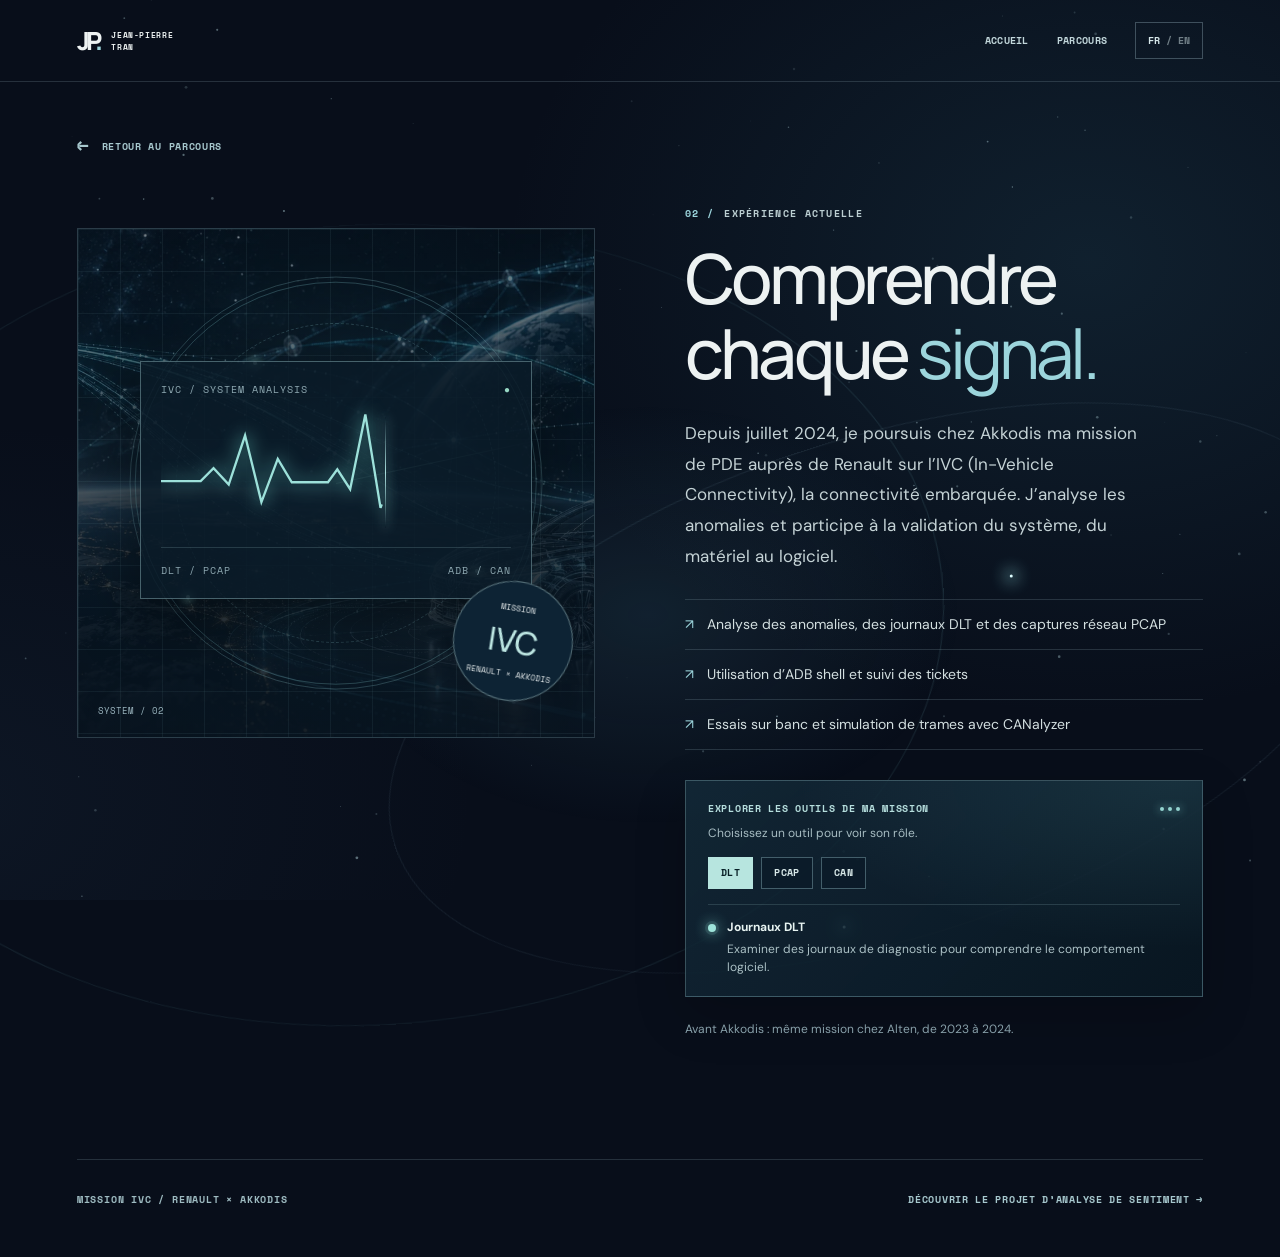
==== experience.html @ e52ba06c "Organiser le parcours et les pages de détail" ====
<!doctype html>
<html lang="fr"><head><meta charset="utf-8"><meta name="viewport" content="width=device-width,initial-scale=1"><meta name="theme-color" content="#080e1a"><title>Mission IVC · Jean-Pierre Tran</title><link rel="preconnect" href="https://fonts.googleapis.com"><link rel="preconnect" href="https://fonts.gstatic.com" crossorigin><link href="https://fonts.googleapis.com/css2?family=DM+Sans:wght@400;500;600;700&family=Manrope:wght@400;500;600;700;800&family=Space+Mono:wght@400;700&display=swap" rel="stylesheet"><link rel="stylesheet" href="style.css"><link rel="stylesheet" href="story-wow.css"><link rel="stylesheet" href="extra-motion.css"><link rel="stylesheet" href="immersive-sections.css"><link rel="stylesheet" href="section-motion.css"><link rel="stylesheet" href="hover-space.css"><link rel="stylesheet" href="continuity-v2.css"><link rel="stylesheet" href="detail-pages.css"></head>
<body class="detail-page" data-title-fr="Mission IVC · Jean-Pierre Tran" data-title-en="IVC assignment · Jean-Pierre Tran"><header class="detail-header"><a class="logo" data-home href="index.html#top" aria-label="Jean-Pierre Tran — accueil"><span class="logo-mark">JP<span>.</span></span><span class="logo-name">JEAN-PIERRE<br>TRAN</span></a><nav class="detail-nav" aria-label="Navigation des pages"><a class="detail-home" data-home href="index.html#top" data-fr="ACCUEIL" data-en="HOME">ACCUEIL</a><a data-journey href="index.html#parcours" data-fr="PARCOURS" data-en="JOURNEY">PARCOURS</a><button class="detail-lang" id="language" type="button" aria-label="Switch to English">FR <span>/ EN</span></button></nav></header>
<main><div class="detail-top"><a class="detail-back" data-journey href="index.html#parcours"><span aria-hidden="true">←</span><strong data-fr="Retour au parcours" data-en="Back to my journey">Retour au parcours</strong></a></div><section id="experience" class="section experience"><div class="section-inner exp-grid"><div class="exp-art reveal"><div class="exp-gridlines"></div><div class="exp-orbit orbit-a"></div><div class="exp-orbit orbit-b"></div><div class="signal-panel"><div class="signal-top"><span>IVC / SYSTEM ANALYSIS</span><span>●</span></div><div class="signal-screen"><svg viewBox="0 0 300 130" preserveAspectRatio="none" fill="none"><path d="M0 72 H34 L45 61 L58 75 L72 33 L86 90 L100 53 L112 73 H143 L151 62 L162 79 L175 15 L188 95 L202 55 L213 72 H245 L255 59 L266 77 L279 49 L290 72 H300" stroke="currentColor" stroke-width="2"/></svg></div><div class="signal-bottom"><span>DLT / PCAP</span><span>ADB / CAN</span></div></div><div class="exp-tag"><span data-fr="MISSION" data-en="ASSIGNMENT">MISSION</span><strong>IVC</strong><span>RENAULT × AKKODIS</span></div><div class="coordinate">SYSTEM / 02</div></div><div class="exp-copy reveal"><div class="eyebrow"><span class="section-number">02 /</span><span data-fr="EXPÉRIENCE ACTUELLE" data-en="CURRENT EXPERIENCE">EXPÉRIENCE ACTUELLE</span></div><h2 data-fr="Comprendre<br>chaque <em>signal.</em>" data-en="Understand<br>every <em>signal.</em>">Comprendre<br>chaque <em>signal.</em></h2><p class="lead" data-fr="Depuis juillet 2024, je poursuis chez Akkodis ma mission de PDE auprès de Renault sur l’IVC (In-Vehicle Connectivity), la connectivité embarquée. J’analyse les anomalies et participe à la validation du système, du matériel au logiciel." data-en="Since July 2024, I have continued my PDE assignment with Renault through Akkodis, working on in-vehicle connectivity (IVC). I investigate issues and contribute to system validation across hardware and software.">Depuis juillet 2024, je poursuis chez Akkodis ma mission de PDE auprès de Renault sur l’IVC (In-Vehicle Connectivity), la connectivité embarquée. J’analyse les anomalies et participe à la validation du système, du matériel au logiciel.</p><ul class="exp-list"><li data-fr="Analyse des anomalies, des journaux DLT et des captures réseau PCAP" data-en="Investigating issues and analysing DLT logs and PCAP network captures">Analyse des anomalies, des journaux DLT et des captures réseau PCAP</li><li data-fr="Utilisation d’ADB shell et suivi des tickets" data-en="Using ADB shell and tracking issues through tickets">Utilisation d’ADB shell et suivi des tickets</li><li data-fr="Essais sur banc et simulation de trames avec CANalyzer" data-en="Test-bench work and frame simulation with CANalyzer">Essais sur banc et simulation de trames avec CANalyzer</li></ul><p class="exp-note" data-fr="Avant Akkodis : même mission chez Alten, de 2023 à 2024." data-en="Before Akkodis: same assignment at Alten, from 2023 to 2024.">Avant Akkodis : même mission chez Alten, de 2023 à 2024.</p></div></div></section></main><footer class="detail-footer"><span class="detail-footer-label">MISSION IVC / RENAULT × AKKODIS</span><a class="detail-back" href="projet.html" data-detail-link data-fr="Découvrir le projet d’analyse de sentiment →" data-en="Explore the sentiment analysis project →">Découvrir le projet d’analyse de sentiment →</a></footer><script src="detail-pages.js?v=2"></script><script src="story-wow.js"></script><script src="extra-motion.js"></script><script src="immersive-sections.js"></script><script src="section-motion.js"></script><script src="hover-space.js"></script><script src="continuity-v2.js"></script></body></html>
---- style.css ----
:root{--bg:#080e1a;--panel:#101b2a;--line:#a5c4cf30;--text:#edf2f2;--muted:#a3b3bd;--accent:#9cd5dc;--coral:#e8ac91}*{box-sizing:border-box}html{scroll-behavior:smooth}body{margin:0;color:var(--text);background:var(--bg);font-family:'DM Sans',sans-serif;overflow-x:hidden}a{color:inherit;text-decoration:none}button{font:inherit}h1,h2,h3,p{margin-top:0}h1,h2,h3{font-family:Manrope,sans-serif;letter-spacing:-.055em;font-weight:500}h1 em,h2 em,h3 em{font-style:normal;font-weight:400;color:var(--accent)}.nav{position:absolute;top:0;left:0;right:0;height:88px;padding:0 6%;display:flex;align-items:center;justify-content:space-between;z-index:20;border-bottom:1px solid #b4d1dc2d}.logo{display:flex;align-items:center;gap:12px}.logo-mark{font:800 25px Manrope,sans-serif;letter-spacing:-.14em}.logo-mark span{color:var(--accent)}.logo-name{font:700 8px/1.5 'Space Mono',monospace;letter-spacing:.08em}.nav nav{display:flex;align-items:center;gap:35px;font-size:12px;color:#dce4e5}.nav nav a:hover{color:var(--accent)}.nav-end{display:flex;align-items:center;gap:24px}.nav-end button{border:0;background:none;color:white;font:700 10px 'Space Mono',monospace;cursor:pointer}.nav-end button span{opacity:.43}.nav-contact{padding:13px 18px;border:1px solid #c7dce06b;font-size:11px;font-weight:700;transition:background .2s}.nav-contact:hover{background:#ffffff18}.hero{position:relative;min-height:760px;height:100svh;max-height:1200px;overflow:hidden;background:#091420}.hero-picture{position:absolute;inset:-3%;background:url('hero.webp') center/cover no-repeat;transform:translateY(var(--offset,0px)) scale(1.03);will-change:transform}.hero-shade{position:absolute;inset:0;background:linear-gradient(90deg,rgba(5,10,20,.98) 0%,rgba(6,12,23,.83) 33%,rgba(6,12,23,.12) 80%),linear-gradient(0deg,#080e1a 0%,transparent 27%)}.hero-stars{position:absolute;inset:0;opacity:.3;background-image:radial-gradient(#fff 1px,transparent 1px),radial-gradient(#b0e3f1 .7px,transparent 1px);background-size:149px 137px,97px 111px;background-position:15px 25px,50px 50px;mask-image:linear-gradient(90deg,transparent,#000)}.hero-inner{position:relative;z-index:2;padding:clamp(155px,24vh,270px) 6% 0;max-width:900px}.eyebrow{display:flex;align-items:center;gap:10px;font:700 10px 'Space Mono',monospace;letter-spacing:.13em;color:#bccfd2}.spark-dot{width:7px;height:7px;border-radius:50%;background:var(--accent);box-shadow:0 0 12px var(--accent)}.section-number{color:var(--accent)}.hero h1{font-size:clamp(58px,6.1vw,96px);line-height:1.04;margin:30px 0 25px}.hero-inner>p{font-size:16px;line-height:1.8;color:#c3d0d3;max-width:475px}.hero-actions{display:flex;gap:25px;align-items:center;margin-top:35px}.button{display:inline-flex;align-items:center;justify-content:space-between;gap:30px;padding:17px 20px;font-size:12px;font-weight:700;transition:transform .2s,background .2s}.button:hover{transform:translateY(-3px)}.primary{background:#c2e7e5;color:#0a1b22}.primary:hover{background:#e2faf5}.subtle{padding-left:0;color:#d4e7e8}.hero-bottom{position:absolute;left:6%;right:6%;bottom:36px;display:flex;justify-content:space-between;z-index:3;color:#bed0d2;font:9px 'Space Mono',monospace;letter-spacing:.12em}.hero-bottom i{color:var(--accent);font-style:normal;padding:0 5px}.hero-index{position:absolute;right:6%;top:52%;z-index:3;font:9px 'Space Mono',monospace;writing-mode:vertical-rl;color:#c3d7d9}.section{position:relative;padding:150px 0}.section-inner{width:min(1320px,88%);margin:auto;position:relative;z-index:2}.section-top,.journey-heading{display:grid;grid-template-columns:1fr 1fr;gap:10%;align-items:end}h2{font-size:clamp(48px,5.4vw,82px);line-height:1.08;margin:28px 0 0}.section-lead,.lead{font-size:17px;line-height:1.8;color:var(--muted);max-width:470px}.section-lead{margin:0 0 4px}.expertise{background:#0b1320}.expertise:before,.journey-section:before{content:'';position:absolute;inset:0;opacity:.35;background:radial-gradient(ellipse at 75% 0%,#30576650,transparent 48%)}.expertise-grid{display:grid;grid-template-columns:repeat(3,1fr);border:1px solid var(--line);margin-top:75px}.expertise-item{padding:29px 30px 34px;min-height:425px;border-right:1px solid var(--line);background:#0e1a29a8;transition:background .3s}.expertise-item:last-child{border:0}.expertise-item:hover{background:#162b3d}.item-top,.signal-top,.signal-bottom,.project-card-top,.project-card-bottom{display:flex;justify-content:space-between;align-items:center;font:10px 'Space Mono',monospace;letter-spacing:.1em;color:#8fa9b2}.item-symbol{color:#add9d8;font-size:21px}.item-art{height:130px;margin:22px 0 25px;position:relative;color:#8fd0d5;overflow:hidden}.data-art{display:flex;align-items:end;gap:12px;padding:10px 12px 15px}.data-art i{width:12%;border:1px solid #76b7bd83;background:linear-gradient(0deg,#589ba646,#aee2df16);height:34%}.data-art i:nth-child(2){height:58%}.data-art i:nth-child(3){height:44%}.data-art i:nth-child(4){height:78%}.data-art i:nth-child(5){height:61%}.art-line{position:absolute;left:0;right:0;bottom:14px;height:1px;background:#9bd1d155}.orbit-art i{position:absolute;left:50%;top:50%;border:1px solid #76b8c36c;border-radius:50%;width:190px;height:65px;transform:translate(-50%,-50%) rotate(0deg)}.orbit-art i:nth-child(2){transform:translate(-50%,-50%) rotate(60deg)}.orbit-art i:nth-child(3){transform:translate(-50%,-50%) rotate(-60deg)}.orbit-art b{position:absolute;left:50%;top:50%;width:12px;height:12px;border-radius:50%;background:#b6e6e1;transform:translate(-50%,-50%);box-shadow:0 0 28px #a5dfe0}.wave-art{display:grid;place-items:center}.wave-art svg{width:100%;overflow:visible;filter:drop-shadow(0 0 6px #75bfc488)}.expertise-item h3{font-size:27px;margin-bottom:13px}.expertise-item p{color:#a6b8bf;font-size:14px;line-height:1.65;min-height:70px}.expertise-item small{font:9px/1.8 'Space Mono',monospace;letter-spacing:.04em;color:#8ab1b7}.interlude{height:clamp(400px,65vh,700px);position:relative;overflow:hidden;background:#09111f}.planet-horizon{position:absolute;inset:-20% 0;background:radial-gradient(ellipse 80% 60% at 50% 105%,#b2d9d1 0%,#3a7986 4%,#1a3c50 8%,#0c1a2a 23%,#080f1c 47%,transparent 48%);transform:translateY(var(--offset,0px));filter:drop-shadow(0 -20px 65px #75b5bf33)}.orbit-ring{position:absolute;left:50%;top:72%;width:120%;height:40%;border:1px solid #abdce12c;border-radius:50%;transform:translate(-50%,-50%) rotate(-7deg)}.ring-two{width:95%;height:30%;transform:translate(-50%,-50%) rotate(8deg)}.interlude-copy{position:absolute;left:6%;right:6%;bottom:35px;display:flex;justify-content:space-between;align-items:center;font:9px 'Space Mono',monospace;letter-spacing:.12em;color:#b9d2d4}.interlude-copy strong{font-weight:400}.experience{background:#0b1421}.exp-grid,.project-grid{display:grid;grid-template-columns:1fr 1fr;gap:9%;align-items:center}.exp-art{position:relative;min-height:510px;border:1px solid #8eb4bd3d;background:radial-gradient(circle at 50% 48%,#23485b,#0c1d2a 60%,#0c1522);overflow:hidden}.exp-gridlines{position:absolute;inset:0;background-image:linear-gradient(#8abcc014 1px,transparent 1px),linear-gradient(90deg,#8abcc014 1px,transparent 1px);background-size:42px 42px}.exp-orbit{position:absolute;left:50%;top:50%;width:80%;aspect-ratio:1;border:1px solid #84bbc344;border-radius:50%;transform:translate(-50%,-50%)}.orbit-b{width:62%;border-style:dashed}.signal-panel{position:absolute;z-index:2;left:12%;right:12%;top:26%;padding:20px;background:#0a1a27d9;border:1px solid #a2cbd067;box-shadow:0 20px 60px #0007}.signal-top span:last-child{color:#97d8c4}.signal-screen{height:150px;display:grid;place-items:center;color:#9de1da}.signal-screen svg{width:100%;height:100%;overflow:visible;filter:drop-shadow(0 0 9px #73e1d5)}.signal-bottom{border-top:1px solid #9ac7c931;padding-top:15px}.exp-tag{position:absolute;right:4%;bottom:7%;width:120px;height:120px;border-radius:50%;border:1px solid #c0e2df66;background:#0d2334;display:flex;flex-direction:column;align-items:center;justify-content:center;font:8px 'Space Mono',monospace;gap:5px;transform:rotate(9deg);z-index:4}.exp-tag strong{font:500 32px Manrope;color:#bce5e1}.coordinate{position:absolute;bottom:20px;left:20px;font:9px 'Space Mono',monospace;color:#9bb5bf}.exp-copy .lead,.project-copy .lead{margin:28px 0}.exp-list{padding:0;list-style:none;border-top:1px solid var(--line)}.exp-list li{padding:14px 0;border-bottom:1px solid var(--line);font-size:14px;line-height:1.5;color:#d3dfe0}.exp-list li:before{content:'↗';margin-right:13px;color:var(--accent)}.exp-note{font-size:12px;color:#8fa8b2;margin-top:25px}.project{background:#101e2c;overflow:hidden}.project:before{content:'';position:absolute;width:850px;height:850px;border-radius:50%;right:-20%;top:-50%;background:radial-gradient(circle,#34657b80,transparent 65%)}.pills{display:flex;flex-wrap:wrap;gap:8px;margin-top:30px}.pills span{padding:9px 11px;border:1px solid #9ec4ca55;font:9px 'Space Mono',monospace;letter-spacing:.05em;color:#c0d5d6}.project-art{height:500px;position:relative;display:grid;place-items:center}.project-orbit{position:absolute;width:90%;aspect-ratio:1;border:1px solid #a6dce035;border-radius:50%;box-shadow:0 0 0 35px #ffffff05,0 0 0 70px #ffffff04}.project-card{width:76%;height:300px;position:relative;background:linear-gradient(135deg,#1e3949,#0b1828);border:1px solid #a6dce25b;box-shadow:0 30px 70px #0006;padding:25px;transform:rotate(-3deg);display:flex;flex-direction:column;justify-content:space-between}.project-card-body p{font:400 clamp(22px,2.3vw,36px)/1.3 Manrope,sans-serif;letter-spacing:-.035em;margin:0;color:#e9f0ed}.quote-mark{font:60px Georgia;color:#a8dedd;line-height:.5}.project-card-bottom{border-top:1px solid var(--line);padding-top:15px}.project-star{position:absolute;right:3%;top:10%;font-size:70px;color:#a7dbd5}.journey-section{background:#0b1320}.journey-heading{position:relative}.timeline{margin-top:75px;border-top:1px solid var(--line)}.timeline article{display:grid;grid-template-columns:25% 1fr auto;gap:5%;padding:25px 0;border-bottom:1px solid var(--line);align-items:start}.timeline article>span{font:10px 'Space Mono',monospace;letter-spacing:.05em;color:#96b3bc;padding-top:8px}.timeline h3{font-size:24px;margin-bottom:8px}.timeline p{font-size:13px;color:#9db0b7;margin:0;line-height:1.6}.timeline b{font-size:18px;font-weight:400;color:#81b4bb}.closing{min-height:720px;padding:160px 6% 30px;position:relative;overflow:hidden;background:#091522}.closing-glow{position:absolute;inset:0;background:radial-gradient(ellipse at 50% 100%,#6a9fa150,#1b3d4c33 35%,transparent 65%)}.closing-orbit{position:absolute;left:50%;top:70%;width:90%;height:60%;border:1px solid #8ec6cc30;border-radius:50%;transform:translate(-50%,-50%) rotate(-8deg)}.orbit-y{width:68%;height:45%;transform:translate(-50%,-50%) rotate(12deg)}.closing-copy{position:relative;z-index:2;max-width:850px;margin:auto;text-align:center}.closing-copy .eyebrow{justify-content:center}.closing h2{font-size:clamp(49px,6.2vw,94px)}.closing-copy p{max-width:500px;margin:28px auto 35px;line-height:1.7;color:#afc2c8}.footer-line{position:relative;z-index:2;margin-top:155px;display:flex;justify-content:space-between;align-items:center;padding-top:24px;border-top:1px solid var(--line);font:9px 'Space Mono',monospace;letter-spacing:.08em;color:#a3b9bf}.footer-logo{font:700 16px Manrope,sans-serif;color:white}.footer-logo span{color:var(--accent)}.reveal{opacity:0;transform:translateY(28px);transition:opacity .8s ease,transform .8s ease}.reveal.visible{opacity:1;transform:none}a:focus-visible,button:focus-visible{outline:3px solid #a0d8dc;outline-offset:4px}@media(max-width:800px){.nav{height:70px;padding:0 6%}.nav nav{display:none}.nav-end{gap:12px}.nav-contact{padding:10px}.hero{height:100svh;min-height:690px}.hero-picture{background-position:60% center}.hero-shade{background:linear-gradient(0deg,#080e1a 0%,#080e1ac7 40%,#080e1a25 100%),linear-gradient(90deg,#080e1a60,transparent)}.hero-inner{padding:160px 6% 0}.hero h1{font-size:clamp(48px,10vw,72px)}.hero-inner>p{font-size:14px;max-width:360px}.hero-bottom{font-size:8px}.hero-bottom>span:first-child{display:none}.hero-index{display:none}.section{padding:95px 0}.section-top,.journey-heading,.exp-grid,.project-grid{grid-template-columns:1fr;gap:35px}.section-lead,.lead{font-size:15px}.expertise-grid{grid-template-columns:1fr;margin-top:45px}.expertise-item{min-height:0;border-right:0;border-bottom:1px solid var(--line);padding:25px}.expertise-item p{min-height:0}.item-art{height:90px;margin:16px 0}.exp-art{min-height:390px;order:2}.project-art{height:370px}.project-card{height:260px}.timeline{margin-top:45px}.timeline article{grid-template-columns:30% 1fr auto;gap:5%}.timeline article>span{font-size:8px}.timeline h3{font-size:20px}.closing{min-height:650px;padding:125px 6% 25px}.footer-line{margin-top:130px;font-size:8px;gap:10px}}@media(prefers-reduced-motion:reduce){html{scroll-behavior:auto}.hero-picture,.planet-horizon{transform:none!important}.reveal{opacity:1;transform:none}.button{transition:none}}
---- story-wow.css ----
/* Two content-led, explicitly illustrative control panels. */
.story-tool,.story-demo{position:relative;margin-top:28px;padding:20px 22px 19px;border:1px solid #95c6cf55;background:linear-gradient(135deg,#132a39d9,#091722e8);box-shadow:0 18px 48px #0003;overflow:hidden;isolation:isolate;color:#e2eeee}.story-tool:before,.story-demo:before{content:'';position:absolute;inset:0;z-index:-1;pointer-events:none;background:radial-gradient(ellipse at 95% 0%,#77d5e61d,transparent 55%)}.story-top{display:flex;align-items:center;justify-content:space-between;gap:12px}.story-kicker{font:700 10px/1.5 'Space Mono',monospace;letter-spacing:.07em;text-transform:uppercase;color:#b6dedd}.story-indicator{display:flex;gap:4px}.story-indicator i{display:block;width:4px;height:4px;border-radius:50%;background:#94d4d0;box-shadow:0 0 8px #8de2df;animation:story-glow 2.6s ease-in-out infinite alternate}.story-indicator i:nth-child(2){animation-delay:-.8s}.story-indicator i:nth-child(3){animation-delay:-1.7s}.story-hint{font-size:12px;line-height:1.55;color:#a7bcc2;margin:8px 0 14px}.story-controls,.story-samples{display:flex;gap:8px;flex-wrap:wrap}.story-controls button,.story-samples button{cursor:pointer;border:1px solid #8bb5bd70;border-radius:0;background:#0a1a28b8;color:#d9e9e9;padding:8px 12px;font:700 10px/1.4 'Space Mono',monospace;letter-spacing:.04em;transition:color .2s,background .2s,border-color .2s}.story-controls button:hover,.story-samples button:hover{border-color:#b9f4ec;background:#1d4050}.story-controls button[aria-pressed=true],.story-samples button[aria-pressed=true]{color:#092027;background:#b7e5df;border-color:#b7e5df}.story-controls button:focus-visible,.story-samples button:focus-visible{outline:3px solid #f3d0a8;outline-offset:3px}.story-tool-result{display:flex;gap:11px;margin-top:15px;padding-top:14px;border-top:1px solid #94b8bf33;min-height:72px}.story-pulse{flex:none;width:8px;height:8px;border-radius:50%;margin-top:5px;background:#9ee4db;box-shadow:0 0 0 3px #9ee4db20,0 0 14px #8fece3}.story-tool-result strong{display:block;font:700 12px/1.4 'DM Sans',sans-serif;color:#e8f4f2}.story-tool-result p{font-size:12px;line-height:1.55;color:#abc0c5;margin:4px 0 0}.story-demo{margin-top:30px}.story-demo-index{font:10px 'Space Mono',monospace;color:#7ea9b2}.story-samples button{font-family:'DM Sans',sans-serif;font-size:11px;letter-spacing:0}.story-demo-result{margin-top:14px;border:1px solid #8cbcc333;background:#061520a6;padding:13px 15px}.story-sentence{font:500 14px/1.5 'DM Sans',sans-serif;color:#eef8f5;margin:0 0 12px}.story-answer{display:flex;gap:12px;align-items:center;justify-content:space-between;border-top:1px solid #8cbcc333;padding-top:10px}.story-answer-label{font:9px/1.5 'Space Mono',monospace;letter-spacing:.04em;color:#a2bac0}.story-answer strong{font:700 10px/1.2 'Space Mono',monospace;letter-spacing:.05em;text-transform:uppercase;padding:6px 9px;background:#4e9c9060;color:#cff7e9}.story-demo[data-selected=negative] .story-answer strong{background:#a76e5866;color:#ffdfc6}.story-note{font-size:11px;line-height:1.45;color:#9eb3ba;margin:12px 0 0}.story-demo[data-selected=positive] .story-answer strong,.story-demo[data-selected=negative] .story-answer strong{animation:story-result .35s ease both}@keyframes story-glow{to{opacity:.28;scale:.75}}@keyframes story-result{from{opacity:.4;transform:translateY(4px)}to{opacity:1;transform:none}}@media(max-width:800px){.story-tool,.story-demo{padding:17px;margin-top:23px}.story-controls button,.story-samples button{min-height:40px}}@media(prefers-reduced-motion:reduce){.story-indicator i,.story-demo .story-answer strong{animation:none!important}.story-controls button,.story-samples button{transition:none}}
/* Keep the project text readable at every scroll position and avoid duplicate timeline markers. */
.project-card-body p{clip-path:none!important}.xp-route{display:none}
---- extra-motion.css ----
/* Independent celestial detail, contained within the existing sections. */
.expertise-item{position:relative;isolation:isolate;overflow:hidden}.xp-card-light{position:absolute;z-index:-1;inset:0;pointer-events:none;opacity:var(--xp-glow,0);background:radial-gradient(circle 170px at var(--xp-mouse-x,50%) var(--xp-mouse-y,50%),#7be4e52c,transparent 75%);transition:opacity .4s}.xp-satellites{position:absolute;inset:0;pointer-events:none}.xp-satellites i{position:absolute;width:4px;height:4px;border-radius:50%;background:#c6fffa;box-shadow:0 0 9px 2px #8de8e9aa;opacity:.65}.xp-satellites i:nth-child(1){top:18%;left:18%;animation:xp-drift-one 5s ease-in-out infinite alternate}.xp-satellites i:nth-child(2){top:60%;left:75%;width:3px;height:3px;animation:xp-drift-two 6s ease-in-out infinite alternate}.xp-satellites i:nth-child(3){top:28%;left:55%;width:2px;height:2px;animation:xp-twinkle 2.6s ease-in-out infinite alternate}.expertise:not(.xp-active) .xp-satellites i{animation-play-state:paused}
@keyframes xp-drift-one{to{transform:translate(32px,20px);opacity:1}}@keyframes xp-drift-two{to{transform:translate(-24px,-18px);opacity:.3}}@keyframes xp-twinkle{to{opacity:.15;scale:.5}}
.xp-radar{position:absolute;inset:0;overflow:hidden;pointer-events:none;z-index:1;opacity:.7}.xp-radar-ring{position:absolute;left:50%;top:50%;width:78%;aspect-ratio:1;border:1px solid #90d8dc30;border-radius:50%;translate:-50% -50%}.xp-radar-ring.a{animation:xp-radar-pulse 5s linear infinite}.xp-radar-ring.b{animation:xp-radar-pulse 5s linear -2.5s infinite}.xp-radar-sweep{position:absolute;left:50%;top:50%;width:40%;height:1px;transform-origin:left;background:linear-gradient(90deg,#b1f5ebbb,transparent);rotate:var(--xp-spin,0deg);filter:drop-shadow(0 0 7px #82d5cf);animation:xp-radar-sweep 12s linear infinite}.xp-radar-point{position:absolute;width:4px;height:4px;background:#caf8f3;border-radius:50%;box-shadow:0 0 9px 2px #95ded3;animation:xp-twinkle 2s ease-in-out infinite alternate}.xp-radar-point.p1{top:26%;left:34%}.xp-radar-point.p2{top:67%;left:77%;animation-delay:-.8s}.xp-radar-point.p3{top:72%;left:21%;animation-delay:-1.5s}.experience:not(.xp-active) .xp-radar *{animation-play-state:paused}
@keyframes xp-radar-pulse{0%{scale:.4;opacity:.7}100%{scale:1.25;opacity:0}}@keyframes xp-radar-sweep{to{transform:rotate(360deg)}}
.xp-project-orbit{position:absolute;inset:0;pointer-events:none;z-index:0}.xp-project-halo{position:absolute;left:50%;top:50%;width:90%;aspect-ratio:1;border:1px dashed #a7edf035;border-radius:50%;translate:-50% -50%;rotate:var(--xp-spin,0deg)}.xp-comet{position:absolute;top:15%;left:14%;width:7px;height:7px;border-radius:50%;background:#e5ffff;box-shadow:0 0 12px 4px #94e7e5;transform:translate(var(--xp-drift,0px),var(--xp-rise,0px))}.xp-comet:before{content:'';position:absolute;right:3px;top:3px;width:55px;height:1px;background:linear-gradient(90deg,transparent,#b8ece9)}.xp-comet.b{top:75%;left:76%;scale:.7;transform:translate(calc(var(--xp-drift,0px) * -1),calc(var(--xp-rise,0px) * -1)) rotate(180deg)}
.xp-route{position:absolute;left:27%;top:0;bottom:0;width:1px;pointer-events:none;z-index:3}.xp-route span{position:absolute;left:-4px;top:calc(var(--xp-route-progress,0)*100%);width:9px;height:9px;border-radius:50%;background:#e4ffff;box-shadow:0 0 9px 3px #8ed9dc,0 0 24px 8px #76c5d779;transition:top .12s linear}.xp-route span:after{content:'';position:absolute;left:4px;bottom:8px;width:1px;height:40px;background:linear-gradient(transparent,#b7e6e6)}
.xp-closing-stars{position:absolute;inset:0;overflow:hidden;pointer-events:none}.xp-closing-stars i{position:absolute;left:var(--x);top:var(--y);width:3px;height:3px;border-radius:50%;background:#d2ffff;box-shadow:0 0 8px 2px #90dce2;animation:xp-twinkle 3s ease-in-out infinite alternate}.xp-closing-stars i:nth-child(1){--x:12%;--y:25%}.xp-closing-stars i:nth-child(2){--x:27%;--y:16%;animation-delay:-1s}.xp-closing-stars i:nth-child(3){--x:72%;--y:22%;animation-delay:-2s}.xp-closing-stars i:nth-child(4){--x:87%;--y:43%;animation-delay:-.6s}.xp-closing-stars i:nth-child(5){--x:16%;--y:66%;animation-delay:-1.7s}.xp-closing-stars i:nth-child(6){--x:81%;--y:75%;animation-delay:-2.4s}.xp-closing-stars span{position:absolute;top:12%;left:18%;width:130px;height:1px;rotate:-18deg;background:linear-gradient(90deg,transparent,#d5ffff);opacity:0;animation:xp-meteor 9s ease-in infinite}.closing:not(.xp-active) .xp-closing-stars *{animation-play-state:paused}@keyframes xp-meteor{0%,70%,100%{opacity:0;transform:translate(-100px,-50px)}75%{opacity:.8}86%{opacity:0;transform:translate(260px,90px)}}
@media(max-width:800px){.xp-route{left:32.5%}.xp-comet:before{width:35px}.xp-card-light{display:none}.xp-radar-sweep{width:36%}}
@media(prefers-reduced-motion:reduce){.xp-card-light,.xp-satellites,.xp-radar,.xp-project-orbit,.xp-route,.xp-closing-stars{display:none!important}}
---- immersive-sections.css ----
/* Atmospheric depth remains behind real content and fades at the section edges. */
.im-depth{position:absolute;inset:0;overflow:hidden;pointer-events:none;z-index:0;mask-image:linear-gradient(to bottom,transparent,#000 22%,#000 76%,transparent);-webkit-mask-image:linear-gradient(to bottom,transparent,#000 22%,#000 76%,transparent)}
.im-ex-grid{position:absolute;top:6%;left:-15%;width:75%;height:72%;opacity:.21;background-image:linear-gradient(#8cccd43d 1px,transparent 1px),linear-gradient(90deg,#8cccd43d 1px,transparent 1px);background-size:76px 76px;transform:perspective(700px) rotateX(62deg) rotateZ(-15deg) translate3d(var(--im-x,0px),var(--im-y,0px),0);transform-origin:center;mask-image:radial-gradient(ellipse,#000 8%,transparent 70%)}
.im-ex-beam{position:absolute;top:22%;right:-12%;width:70%;height:42%;background:linear-gradient(125deg,transparent 30%,#99e4e20d 48%,#d4ffff24 50%,#99e4e20a 52%,transparent 70%);transform:translate3d(var(--im-x,0px),var(--im-y,0px),0) rotate(-8deg)}
.im-ex-constellation{position:absolute;right:8%;top:11%;width:25%;height:27%;border:1px solid #a5e4ee15;border-radius:50%;rotate:var(--im-angle,0deg)}.im-ex-constellation i{position:absolute;background:#c6faff;border-radius:50%;width:4px;height:4px;box-shadow:0 0 10px 2px #a1e5eb}.im-ex-constellation i:nth-child(1){left:8%;top:16%}.im-ex-constellation i:nth-child(2){left:65%;top:1%}.im-ex-constellation i:nth-child(3){left:95%;top:61%}.im-ex-constellation i:nth-child(4){left:30%;top:95%}
.im-exp-ray{position:absolute;inset:0;background:radial-gradient(ellipse 35% 30% at var(--im-light,50%) 44%,#488ba327,transparent 70%);transform:translateY(var(--im-y,0px))}.im-exp-orbit{position:absolute;left:-15%;top:5%;width:90%;height:80%;border:1px solid #88d4dc21;border-radius:50%;transform:translate3d(var(--im-x,0px),var(--im-y,0px),0) rotate(var(--im-angle,0deg))}.im-exp-orbit.b{left:30%;width:80%;height:50%;top:28%;border-color:#abdff017;transform:translate3d(var(--im-rev,0px),0,0) rotate(-18deg)}.im-exp-points i{position:absolute;top:20%;left:20%;width:5px;height:5px;background:#defeff;border-radius:50%;box-shadow:0 0 16px 3px #99e9ed;transform:translate3d(var(--im-x,0px),var(--im-y,0px),0)}.im-exp-points i:nth-child(2){left:80%;top:40%;width:3px;height:3px;transform:translate3d(var(--im-rev,0px),var(--im-y,0px),0)}.im-exp-points i:nth-child(3){left:67%;top:75%;width:3px;height:3px}
.im-prism{position:absolute;right:8%;top:15%;width:42%;height:60%;border:1px solid #a4e3ea28;border-radius:50%;transform:translate3d(var(--im-x,0px),var(--im-y,0px),0) rotate(var(--im-angle,0deg))}.im-prism.b{right:15%;top:8%;width:30%;height:70%;transform:translate3d(var(--im-rev,0px),0,0) rotate(-34deg);border-color:#e7b7a128}.im-prism.c{right:0;top:30%;width:60%;height:30%;transform:translate3d(0,var(--im-y,0px),0) rotate(12deg)}.im-proj-rays{position:absolute;inset:0;background:radial-gradient(ellipse 40% 24% at var(--im-light,60%) 50%,#71bcd41a,transparent 72%)}
.im-route{position:absolute;left:0;top:8%;width:100%;height:78%;overflow:visible;opacity:.4;transform:translate3d(var(--im-x,0px),var(--im-y,0px),0)}.im-route path{stroke:#9cdee3;stroke-width:1.5;stroke-dasharray:1500;stroke-dashoffset:calc((1 - var(--im-fill,1))*1500)}.im-route circle{fill:#d4ffff;filter:drop-shadow(0 0 8px #a1e5e8);opacity:var(--im-fill,1)}
.im-contact-atmosphere{position:absolute;bottom:-40%;left:-15%;width:130%;height:70%;border-radius:50%;border:1px solid #a9e9e952;background:radial-gradient(ellipse at center top,#72bfc534,#11324316 38%,transparent 67%);box-shadow:0 -20px 70px #71c9d019;transform:translateY(var(--im-y,0px))}.im-contact-crescent{position:absolute;right:12%;top:5%;width:20%;aspect-ratio:1;border-radius:50%;box-shadow:inset -2px 0 2px #c7efea55,8px 0 32px #9dd9d814;transform:translate3d(var(--im-x,0px),var(--im-rev,0px),0)}.im-contact-light{position:absolute;width:120px;height:2px;left:var(--im-light,50%);top:32%;background:linear-gradient(90deg,transparent,#cbfafa,transparent);box-shadow:0 0 18px #b4f5f0;transform:rotate(-22deg) translateY(var(--im-y,0px))}
@media(max-width:800px){.im-ex-constellation{width:40%;right:-5%;top:10%}.im-exp-orbit{width:120%;left:-45%}.im-prism{width:70%;right:-20%}.im-route{opacity:.25}.im-contact-crescent{width:35%;right:0}.im-contact-light{width:70px}}
@media(prefers-reduced-motion:reduce){.im-depth{display:none!important}}
---- section-motion.css ----
/* Scroll-led accents on actual content. Values default to the fully revealed state. */
.data-art i{transform:scaleY(var(--sm-bar,1))!important;transform-origin:bottom;will-change:transform}
.orbit-art b{box-shadow:0 0 calc(12px + var(--sm-ai,1)*25px) #a5dfe0;scale:calc(.75 + var(--sm-ai,1)*.25)}
.wave-art path,.signal-screen path{stroke-dasharray:700;stroke-dashoffset:calc((1 - var(--sm-signal,1))*700)!important}
.signal-screen{position:relative;overflow:hidden}
.sm-signal-scan{position:absolute;top:13%;bottom:13%;width:1px;left:calc(var(--sm-signal,1)*100%);background:linear-gradient(transparent,#b6eeec,transparent);box-shadow:0 0 12px #b6eeec;opacity:calc(4*var(--sm-signal,1)*(1 - var(--sm-signal,1)));pointer-events:none}
.project-card-body p{clip-path:inset(0 0 calc((1 - var(--sm-project,1))*100%) 0)}
.sm-project-glow{position:absolute;pointer-events:none;left:8%;right:8%;bottom:0;height:1px;background:linear-gradient(90deg,transparent,#b9eeea,transparent);opacity:calc(4*var(--sm-project,1)*(1 - var(--sm-project,1)));transform:translateY(calc((1 - var(--sm-project,1))*-145px));box-shadow:0 0 15px #80dce0}
.timeline{position:relative}
.sm-timeline-track{position:absolute;left:27%;top:0;bottom:0;width:1px;background:#96d3d126;pointer-events:none}
.sm-timeline-track::before{content:'';position:absolute;inset:0;background:linear-gradient(#b5e6e1,#719fac);transform-origin:top;transform:scaleY(var(--sm-track,1));box-shadow:0 0 10px #80cbc47a}
.timeline article{position:relative}
.timeline article::before{content:'';position:absolute;left:27%;top:36px;width:7px;height:7px;border-radius:50%;background:#b7e2df;box-shadow:0 0 10px #99dfdb;transform:translateX(-3px) scale(var(--sm-node,1));opacity:var(--sm-node,1);pointer-events:none}
@media(max-width:800px){.sm-timeline-track,.timeline article::before{left:32.5%}}
@media(prefers-reduced-motion:reduce){.data-art i{transform:none!important}.orbit-art b{scale:1!important}.wave-art path,.signal-screen path{stroke-dashoffset:0!important}.project-card-body p{clip-path:none!important}.sm-signal-scan,.sm-project-glow{display:none}.sm-timeline-track::before{transform:none!important}.timeline article::before{transform:translateX(-3px)!important;opacity:1!important}}
---- hover-space.css ----
/* Optional pointer-reactive light, kept separate from scroll transforms. */
.hs-layer{display:none;position:absolute;inset:0;overflow:hidden;pointer-events:none;contain:paint}
@media (hover:hover) and (pointer:fine) and (prefers-reduced-motion:no-preference){
 .hs-layer{display:block;opacity:0;transition:opacity .45s ease;z-index:3}
 .hs-active>.hs-layer,.hero.hs-active .hs-hero{opacity:1}
 .hs-light{position:absolute;inset:0;background:radial-gradient(circle 230px at var(--hs-x,50%) var(--hs-y,50%),#94e7ef24 0%,#7bd1e711 34%,transparent 75%)}
 .hs-hero{z-index:1;mask-image:linear-gradient(to bottom,#000 0%,#000 52%,transparent 100%);-webkit-mask-image:linear-gradient(to bottom,#000 0%,#000 52%,transparent 100%)}
 .hs-hero .hs-light{background:radial-gradient(circle 300px at var(--hs-x,50%) var(--hs-y,45%),#b8eff014 0%,#77b9db0b 40%,transparent 75%)}
 .hs-arc{position:absolute;top:16%;right:-2%;width:53%;height:53%;border:1px solid #aadfeb48;border-radius:50%;transform:translate3d(var(--hs-shift-x,0px),var(--hs-shift-y,0px),0) perspective(900px) rotateX(var(--hs-tilt-x,0deg)) rotateY(var(--hs-tilt-y,0deg)) rotate(-18deg);transition:opacity .45s ease;box-shadow:0 0 30px #7fc6db0b}
 .hs-arc-b{top:24%;right:9%;width:40%;height:38%;border-color:#a2d7e333;transform:translate3d(calc(var(--hs-shift-x,0px) * -.75),calc(var(--hs-shift-y,0px) * -.75),0) perspective(900px) rotateX(var(--hs-tilt-x,0deg)) rotateY(var(--hs-tilt-y,0deg)) rotate(17deg)}
 .hs-card{z-index:1}.hs-card .hs-light{background:radial-gradient(circle 160px at var(--hs-x,50%) var(--hs-y,50%),#a8eff529 0%,#85d5df13 42%,transparent 75%)}
 .hs-orbit{position:absolute;left:50%;top:32%;width:68%;height:27%;border:1px solid #a8e9e863;border-radius:50%;transform:translate(-50%,-50%) perspective(700px) rotateX(var(--hs-tilt-x,0deg)) rotateY(var(--hs-tilt-y,0deg)) rotate(-18deg);transition:border-color .3s;box-shadow:0 0 16px #7bd8e21a}
 .hs-orbit i{position:absolute;top:46%;left:0;width:4px;height:4px;border-radius:50%;background:#e9ffff;box-shadow:0 0 9px 2px #9aeeee}.hs-orbit i:last-child{left:auto;right:18%;top:4%;width:3px;height:3px}
 .hs-line{position:absolute;left:10%;right:10%;bottom:9%;height:1px;background:linear-gradient(90deg,transparent,#a4e8e8,transparent);transform:scaleX(.45);transition:transform .5s ease;opacity:.65}.hs-active>.hs-layer .hs-line{transform:scaleX(1)}
 .hs-signal,.hs-project{z-index:3}.hs-signal .hs-orbit{width:82%;height:62%;top:50%;border-color:#a3e1e34d}.hs-project .hs-orbit{width:90%;height:70%;top:50%;border-color:#a3e1e332}.hs-signal .hs-light,.hs-project .hs-light{background:radial-gradient(circle 180px at var(--hs-x,50%) var(--hs-y,50%),#a3edf21c 0%,transparent 75%)}
}
@media(prefers-reduced-motion:reduce){.hs-layer{display:none!important}}
---- continuity-v2.css ----
/* One uninterrupted backdrop extends beneath the whole journey. */
body{isolation:isolate;background:#080e1a}
.cosmic-continuity{position:fixed;inset:0;z-index:-1;pointer-events:none;overflow:hidden;background:#080e1a;contain:strict}
.cosmic-continuity::before{content:"";position:absolute;inset:-20%;background:radial-gradient(ellipse 45% 50% at var(--cosmos-x,75%) var(--cosmos-y,38%),rgba(42,93,114,.23),transparent 72%),radial-gradient(ellipse 40% 42% at var(--cosmos-x2,15%) var(--cosmos-y2,75%),rgba(51,81,111,.12),transparent 72%);will-change:background}
.cosmic-continuity canvas{position:absolute;inset:0;width:100%;height:100%;opacity:.72}
/* The sections are windows into the same space, not separate backgrounds. */
.hero,.expertise,.experience,.project,.journey-section,.closing{background:transparent}
.hero-picture,.hero-shade{-webkit-mask-image:linear-gradient(to bottom,#000 0%,#000 48%,transparent 100%);mask-image:linear-gradient(to bottom,#000 0%,#000 48%,transparent 100%)}
@media(prefers-reduced-motion:reduce){.cosmic-continuity::before{will-change:auto}.cosmic-continuity canvas{opacity:.45}}

/* Fade the enlarged artwork before the sticky frame ends, avoiding a hard edge. */
.hero-picture{-webkit-mask-image:linear-gradient(to bottom,#000 0%,#000 34%,transparent 78%);mask-image:linear-gradient(to bottom,#000 0%,#000 34%,transparent 78%)}
---- detail-pages.css ----
/* Pages de détail : mêmes couleurs et même univers, lecture plus calme. */
html{scroll-behavior:smooth}body{min-height:100vh;background:#080e1a;color:#edf2f2;isolation:isolate}
body:before{content:'';position:fixed;inset:0;z-index:-1;pointer-events:none;background:radial-gradient(ellipse at 75% 3%,#28506877,transparent 45%),radial-gradient(ellipse at 12% 86%,#18384a77,transparent 45%),radial-gradient(#b9e4ef70 .7px,transparent 1.4px);background-size:auto,auto,137px 149px;background-position:center,center,18px 7px}
.detail-header{min-height:82px;border-bottom:1px solid #b4d1dc2d;display:flex;justify-content:space-between;align-items:center;gap:24px;padding:14px 6%;position:relative;z-index:5}
.detail-header .logo{white-space:nowrap}.detail-nav{display:flex;align-items:center;gap:28px;font:700 10px 'Space Mono',monospace;letter-spacing:.03em;color:#c2d7db}
.detail-nav a:hover,.detail-back:hover{color:#fff}.detail-lang{cursor:pointer;color:#d6e7e9;background:transparent;border:1px solid #a5c4cf55;padding:10px 12px;font:700 10px 'Space Mono',monospace}.detail-lang span{opacity:.5}
.detail-top{max-width:1320px;width:88%;margin:0 auto;padding-top:55px}.detail-back{display:inline-flex;gap:12px;align-items:center;font:700 10px 'Space Mono',monospace;letter-spacing:.07em;text-transform:uppercase;color:#a7c8ce}.detail-back span{font-size:19px;line-height:1}
.detail-page .section{background:transparent;padding:48px 0 110px;overflow:visible}.detail-page .section-inner{width:min(1320px,88%)}.detail-page .reveal{opacity:1;transform:none}.detail-page .exp-grid,.detail-page .project-grid{align-items:start;gap:8%}.detail-page .exp-art{margin-top:22px}.detail-page .project-art{margin-top:20px}.detail-page h2{margin:20px 0 0}.detail-page .exp-copy .lead,.detail-page .project-copy .lead{font-size:17px;color:#c5d3d6}.detail-page .story-tool,.detail-page .story-demo{margin-top:30px}.detail-page .exp-note{margin-top:24px}.detail-page .exp-art:before{content:'';position:absolute;inset:0;background:linear-gradient(0deg,#07131ee6,#08192555),url('connectivite.webp') center/cover no-repeat;opacity:.7;pointer-events:none}.detail-page .exp-gridlines,.detail-page .exp-orbit{z-index:1}
.detail-footer{width:min(1320px,88%);margin:auto;border-top:1px solid #a5c4cf30;padding:32px 0 50px;display:flex;justify-content:space-between;gap:25px;align-items:center}.detail-footer-label{font:700 10px 'Space Mono',monospace;letter-spacing:.08em;color:#9ebbc1}
.detail-page a:focus-visible,.detail-page button:focus-visible{outline:3px solid #bfe6e2;outline-offset:4px}
@media(max-width:800px){.detail-header{min-height:70px;padding:12px 6%}.detail-nav{gap:12px}.detail-nav .detail-home{display:none}.detail-top{padding-top:34px}.detail-page .section{padding:34px 0 76px}.detail-page .exp-grid{display:flex;flex-direction:column-reverse;gap:40px}.detail-page .exp-art{order:0;min-height:350px;width:100%;margin:0}.detail-page .project-grid{gap:35px}.detail-page .project-art{height:340px;margin:0}.detail-page .exp-copy .lead,.detail-page .project-copy .lead{font-size:15px}.detail-footer{flex-direction:column;align-items:flex-start}.detail-page h2{font-size:clamp(43px,10vw,62px)}}
@media(prefers-reduced-motion:reduce){html{scroll-behavior:auto}.detail-page *{animation-duration:.01ms!important;animation-iteration-count:1!important;transition-duration:.01ms!important}}
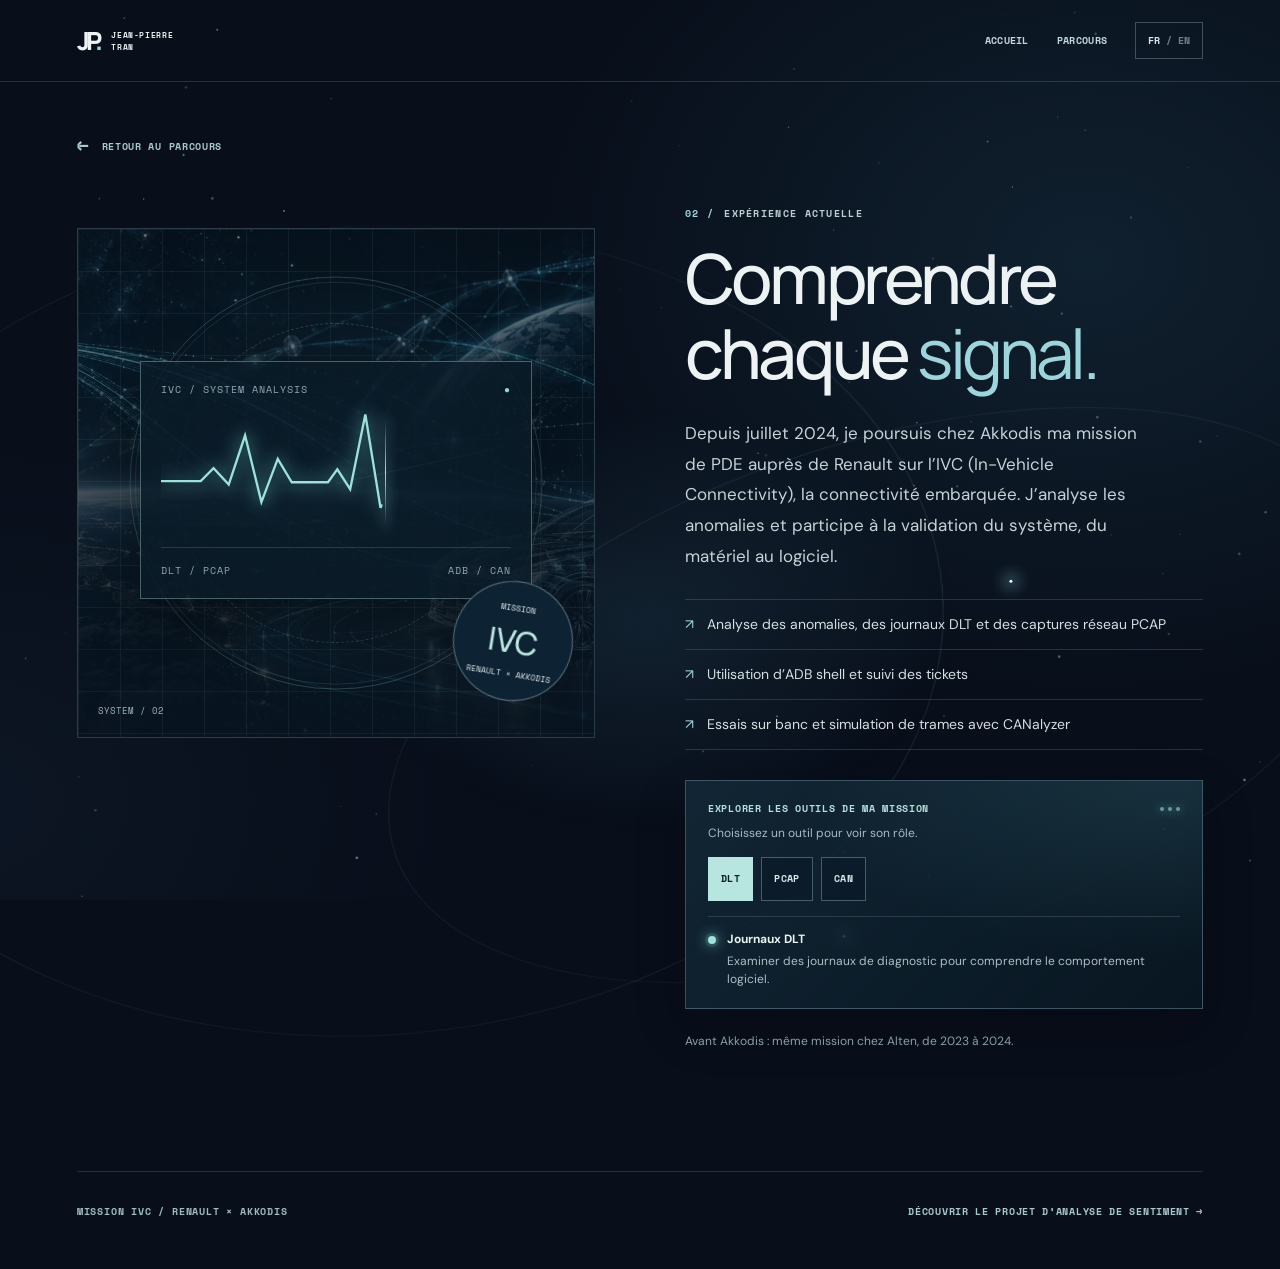
==== commit a9a257de: "Mettre à jour le site et la démo Media Indexer" ====
--- a/experience.html
+++ b/experience.html
@@ -1,4 +1,4 @@
 <!doctype html>
-<html lang="fr"><head><meta charset="utf-8"><meta name="viewport" content="width=device-width,initial-scale=1"><meta name="theme-color" content="#080e1a"><title>Mission IVC · Jean-Pierre Tran</title><link rel="preconnect" href="https://fonts.googleapis.com"><link rel="preconnect" href="https://fonts.gstatic.com" crossorigin><link href="https://fonts.googleapis.com/css2?family=DM+Sans:wght@400;500;600;700&family=Manrope:wght@400;500;600;700;800&family=Space+Mono:wght@400;700&display=swap" rel="stylesheet"><link rel="stylesheet" href="style.css"><link rel="stylesheet" href="story-wow.css"><link rel="stylesheet" href="extra-motion.css"><link rel="stylesheet" href="immersive-sections.css"><link rel="stylesheet" href="section-motion.css"><link rel="stylesheet" href="hover-space.css"><link rel="stylesheet" href="continuity-v2.css"><link rel="stylesheet" href="detail-pages.css"></head>
+<html lang="fr"><head><meta charset="utf-8"><meta name="viewport" content="width=device-width,initial-scale=1"><meta name="theme-color" content="#080e1a"><title>Mission IVC · Jean-Pierre Tran</title><link rel="preconnect" href="https://fonts.googleapis.com"><link rel="preconnect" href="https://fonts.gstatic.com" crossorigin><link href="https://fonts.googleapis.com/css2?family=DM+Sans:wght@400;500;600;700&family=Manrope:wght@400;500;600;700;800&family=Space+Mono:wght@400;700&display=swap" rel="stylesheet"><link rel="stylesheet" href="style.css"><link rel="stylesheet" href="story-wow.css?v=2"><link rel="stylesheet" href="extra-motion.css?v=2"><link rel="stylesheet" href="immersive-sections.css"><link rel="stylesheet" href="section-motion.css"><link rel="stylesheet" href="hover-space.css?v=2"><link rel="stylesheet" href="continuity-v2.css"><link rel="stylesheet" href="detail-pages.css"></head>
 <body class="detail-page" data-title-fr="Mission IVC · Jean-Pierre Tran" data-title-en="IVC assignment · Jean-Pierre Tran"><header class="detail-header"><a class="logo" data-home href="index.html#top" aria-label="Jean-Pierre Tran — accueil"><span class="logo-mark">JP<span>.</span></span><span class="logo-name">JEAN-PIERRE<br>TRAN</span></a><nav class="detail-nav" aria-label="Navigation des pages"><a class="detail-home" data-home href="index.html#top" data-fr="ACCUEIL" data-en="HOME">ACCUEIL</a><a data-journey href="index.html#parcours" data-fr="PARCOURS" data-en="JOURNEY">PARCOURS</a><button class="detail-lang" id="language" type="button" aria-label="Switch to English">FR <span>/ EN</span></button></nav></header>
-<main><div class="detail-top"><a class="detail-back" data-journey href="index.html#parcours"><span aria-hidden="true">←</span><strong data-fr="Retour au parcours" data-en="Back to my journey">Retour au parcours</strong></a></div><section id="experience" class="section experience"><div class="section-inner exp-grid"><div class="exp-art reveal"><div class="exp-gridlines"></div><div class="exp-orbit orbit-a"></div><div class="exp-orbit orbit-b"></div><div class="signal-panel"><div class="signal-top"><span>IVC / SYSTEM ANALYSIS</span><span>●</span></div><div class="signal-screen"><svg viewBox="0 0 300 130" preserveAspectRatio="none" fill="none"><path d="M0 72 H34 L45 61 L58 75 L72 33 L86 90 L100 53 L112 73 H143 L151 62 L162 79 L175 15 L188 95 L202 55 L213 72 H245 L255 59 L266 77 L279 49 L290 72 H300" stroke="currentColor" stroke-width="2"/></svg></div><div class="signal-bottom"><span>DLT / PCAP</span><span>ADB / CAN</span></div></div><div class="exp-tag"><span data-fr="MISSION" data-en="ASSIGNMENT">MISSION</span><strong>IVC</strong><span>RENAULT × AKKODIS</span></div><div class="coordinate">SYSTEM / 02</div></div><div class="exp-copy reveal"><div class="eyebrow"><span class="section-number">02 /</span><span data-fr="EXPÉRIENCE ACTUELLE" data-en="CURRENT EXPERIENCE">EXPÉRIENCE ACTUELLE</span></div><h2 data-fr="Comprendre<br>chaque <em>signal.</em>" data-en="Understand<br>every <em>signal.</em>">Comprendre<br>chaque <em>signal.</em></h2><p class="lead" data-fr="Depuis juillet 2024, je poursuis chez Akkodis ma mission de PDE auprès de Renault sur l’IVC (In-Vehicle Connectivity), la connectivité embarquée. J’analyse les anomalies et participe à la validation du système, du matériel au logiciel." data-en="Since July 2024, I have continued my PDE assignment with Renault through Akkodis, working on in-vehicle connectivity (IVC). I investigate issues and contribute to system validation across hardware and software.">Depuis juillet 2024, je poursuis chez Akkodis ma mission de PDE auprès de Renault sur l’IVC (In-Vehicle Connectivity), la connectivité embarquée. J’analyse les anomalies et participe à la validation du système, du matériel au logiciel.</p><ul class="exp-list"><li data-fr="Analyse des anomalies, des journaux DLT et des captures réseau PCAP" data-en="Investigating issues and analysing DLT logs and PCAP network captures">Analyse des anomalies, des journaux DLT et des captures réseau PCAP</li><li data-fr="Utilisation d’ADB shell et suivi des tickets" data-en="Using ADB shell and tracking issues through tickets">Utilisation d’ADB shell et suivi des tickets</li><li data-fr="Essais sur banc et simulation de trames avec CANalyzer" data-en="Test-bench work and frame simulation with CANalyzer">Essais sur banc et simulation de trames avec CANalyzer</li></ul><p class="exp-note" data-fr="Avant Akkodis : même mission chez Alten, de 2023 à 2024." data-en="Before Akkodis: same assignment at Alten, from 2023 to 2024.">Avant Akkodis : même mission chez Alten, de 2023 à 2024.</p></div></div></section></main><footer class="detail-footer"><span class="detail-footer-label">MISSION IVC / RENAULT × AKKODIS</span><a class="detail-back" href="projet.html" data-detail-link data-fr="Découvrir le projet d’analyse de sentiment →" data-en="Explore the sentiment analysis project →">Découvrir le projet d’analyse de sentiment →</a></footer><script src="detail-pages.js?v=2"></script><script src="story-wow.js"></script><script src="extra-motion.js"></script><script src="immersive-sections.js"></script><script src="section-motion.js"></script><script src="hover-space.js"></script><script src="continuity-v2.js"></script></body></html>+<main><div class="detail-top"><a class="detail-back" data-journey href="index.html#parcours"><span aria-hidden="true">←</span><strong data-fr="Retour au parcours" data-en="Back to my journey">Retour au parcours</strong></a></div><section id="experience" class="section experience"><div class="section-inner exp-grid"><div class="exp-art reveal"><div class="exp-gridlines"></div><div class="exp-orbit orbit-a"></div><div class="exp-orbit orbit-b"></div><div class="signal-panel"><div class="signal-top"><span>IVC / SYSTEM ANALYSIS</span><span>●</span></div><div class="signal-screen"><svg viewBox="0 0 300 130" preserveAspectRatio="none" fill="none"><path d="M0 72 H34 L45 61 L58 75 L72 33 L86 90 L100 53 L112 73 H143 L151 62 L162 79 L175 15 L188 95 L202 55 L213 72 H245 L255 59 L266 77 L279 49 L290 72 H300" stroke="currentColor" stroke-width="2"/></svg></div><div class="signal-bottom"><span>DLT / PCAP</span><span>ADB / CAN</span></div></div><div class="exp-tag"><span data-fr="MISSION" data-en="ASSIGNMENT">MISSION</span><strong>IVC</strong><span>RENAULT × AKKODIS</span></div><div class="coordinate">SYSTEM / 02</div></div><div class="exp-copy reveal"><div class="eyebrow"><span class="section-number">02 /</span><span data-fr="EXPÉRIENCE ACTUELLE" data-en="CURRENT EXPERIENCE">EXPÉRIENCE ACTUELLE</span></div><h2 data-fr="Comprendre<br>chaque <em>signal.</em>" data-en="Understand<br>every <em>signal.</em>">Comprendre<br>chaque <em>signal.</em></h2><p class="lead" data-fr="Depuis juillet 2024, je poursuis chez Akkodis ma mission de PDE auprès de Renault sur l’IVC (In-Vehicle Connectivity), la connectivité embarquée. J’analyse les anomalies et participe à la validation du système, du matériel au logiciel." data-en="Since July 2024, I have continued my PDE assignment with Renault through Akkodis, working on in-vehicle connectivity (IVC). I investigate issues and contribute to system validation across hardware and software.">Depuis juillet 2024, je poursuis chez Akkodis ma mission de PDE auprès de Renault sur l’IVC (In-Vehicle Connectivity), la connectivité embarquée. J’analyse les anomalies et participe à la validation du système, du matériel au logiciel.</p><ul class="exp-list"><li data-fr="Analyse des anomalies, des journaux DLT et des captures réseau PCAP" data-en="Investigating issues and analysing DLT logs and PCAP network captures">Analyse des anomalies, des journaux DLT et des captures réseau PCAP</li><li data-fr="Utilisation d’ADB shell et suivi des tickets" data-en="Using ADB shell and tracking issues through tickets">Utilisation d’ADB shell et suivi des tickets</li><li data-fr="Essais sur banc et simulation de trames avec CANalyzer" data-en="Test-bench work and frame simulation with CANalyzer">Essais sur banc et simulation de trames avec CANalyzer</li></ul><p class="exp-note" data-fr="Avant Akkodis : même mission chez Alten, de 2023 à 2024." data-en="Before Akkodis: same assignment at Alten, from 2023 to 2024.">Avant Akkodis : même mission chez Alten, de 2023 à 2024.</p></div></div></section></main><footer class="detail-footer"><span class="detail-footer-label">MISSION IVC / RENAULT × AKKODIS</span><a class="detail-back" href="projet.html" data-detail-link data-fr="Découvrir le projet d’analyse de sentiment →" data-en="Explore the sentiment analysis project →">Découvrir le projet d’analyse de sentiment →</a></footer><script src="detail-pages.js?v=2"></script><script src="story-wow.js"></script><script src="extra-motion.js"></script><script src="immersive-sections.js"></script><script src="section-motion.js"></script><script src="hover-space.js?v=2"></script><script src="continuity-v2.js?v=2"></script></body></html>
--- a/style.css
+++ b/style.css
@@ -1 +1,4 @@
-:root{--bg:#080e1a;--panel:#101b2a;--line:#a5c4cf30;--text:#edf2f2;--muted:#a3b3bd;--accent:#9cd5dc;--coral:#e8ac91}*{box-sizing:border-box}html{scroll-behavior:smooth}body{margin:0;color:var(--text);background:var(--bg);font-family:'DM Sans',sans-serif;overflow-x:hidden}a{color:inherit;text-decoration:none}button{font:inherit}h1,h2,h3,p{margin-top:0}h1,h2,h3{font-family:Manrope,sans-serif;letter-spacing:-.055em;font-weight:500}h1 em,h2 em,h3 em{font-style:normal;font-weight:400;color:var(--accent)}.nav{position:absolute;top:0;left:0;right:0;height:88px;padding:0 6%;display:flex;align-items:center;justify-content:space-between;z-index:20;border-bottom:1px solid #b4d1dc2d}.logo{display:flex;align-items:center;gap:12px}.logo-mark{font:800 25px Manrope,sans-serif;letter-spacing:-.14em}.logo-mark span{color:var(--accent)}.logo-name{font:700 8px/1.5 'Space Mono',monospace;letter-spacing:.08em}.nav nav{display:flex;align-items:center;gap:35px;font-size:12px;color:#dce4e5}.nav nav a:hover{color:var(--accent)}.nav-end{display:flex;align-items:center;gap:24px}.nav-end button{border:0;background:none;color:white;font:700 10px 'Space Mono',monospace;cursor:pointer}.nav-end button span{opacity:.43}.nav-contact{padding:13px 18px;border:1px solid #c7dce06b;font-size:11px;font-weight:700;transition:background .2s}.nav-contact:hover{background:#ffffff18}.hero{position:relative;min-height:760px;height:100svh;max-height:1200px;overflow:hidden;background:#091420}.hero-picture{position:absolute;inset:-3%;background:url('hero.webp') center/cover no-repeat;transform:translateY(var(--offset,0px)) scale(1.03);will-change:transform}.hero-shade{position:absolute;inset:0;background:linear-gradient(90deg,rgba(5,10,20,.98) 0%,rgba(6,12,23,.83) 33%,rgba(6,12,23,.12) 80%),linear-gradient(0deg,#080e1a 0%,transparent 27%)}.hero-stars{position:absolute;inset:0;opacity:.3;background-image:radial-gradient(#fff 1px,transparent 1px),radial-gradient(#b0e3f1 .7px,transparent 1px);background-size:149px 137px,97px 111px;background-position:15px 25px,50px 50px;mask-image:linear-gradient(90deg,transparent,#000)}.hero-inner{position:relative;z-index:2;padding:clamp(155px,24vh,270px) 6% 0;max-width:900px}.eyebrow{display:flex;align-items:center;gap:10px;font:700 10px 'Space Mono',monospace;letter-spacing:.13em;color:#bccfd2}.spark-dot{width:7px;height:7px;border-radius:50%;background:var(--accent);box-shadow:0 0 12px var(--accent)}.section-number{color:var(--accent)}.hero h1{font-size:clamp(58px,6.1vw,96px);line-height:1.04;margin:30px 0 25px}.hero-inner>p{font-size:16px;line-height:1.8;color:#c3d0d3;max-width:475px}.hero-actions{display:flex;gap:25px;align-items:center;margin-top:35px}.button{display:inline-flex;align-items:center;justify-content:space-between;gap:30px;padding:17px 20px;font-size:12px;font-weight:700;transition:transform .2s,background .2s}.button:hover{transform:translateY(-3px)}.primary{background:#c2e7e5;color:#0a1b22}.primary:hover{background:#e2faf5}.subtle{padding-left:0;color:#d4e7e8}.hero-bottom{position:absolute;left:6%;right:6%;bottom:36px;display:flex;justify-content:space-between;z-index:3;color:#bed0d2;font:9px 'Space Mono',monospace;letter-spacing:.12em}.hero-bottom i{color:var(--accent);font-style:normal;padding:0 5px}.hero-index{position:absolute;right:6%;top:52%;z-index:3;font:9px 'Space Mono',monospace;writing-mode:vertical-rl;color:#c3d7d9}.section{position:relative;padding:150px 0}.section-inner{width:min(1320px,88%);margin:auto;position:relative;z-index:2}.section-top,.journey-heading{display:grid;grid-template-columns:1fr 1fr;gap:10%;align-items:end}h2{font-size:clamp(48px,5.4vw,82px);line-height:1.08;margin:28px 0 0}.section-lead,.lead{font-size:17px;line-height:1.8;color:var(--muted);max-width:470px}.section-lead{margin:0 0 4px}.expertise{background:#0b1320}.expertise:before,.journey-section:before{content:'';position:absolute;inset:0;opacity:.35;background:radial-gradient(ellipse at 75% 0%,#30576650,transparent 48%)}.expertise-grid{display:grid;grid-template-columns:repeat(3,1fr);border:1px solid var(--line);margin-top:75px}.expertise-item{padding:29px 30px 34px;min-height:425px;border-right:1px solid var(--line);background:#0e1a29a8;transition:background .3s}.expertise-item:last-child{border:0}.expertise-item:hover{background:#162b3d}.item-top,.signal-top,.signal-bottom,.project-card-top,.project-card-bottom{display:flex;justify-content:space-between;align-items:center;font:10px 'Space Mono',monospace;letter-spacing:.1em;color:#8fa9b2}.item-symbol{color:#add9d8;font-size:21px}.item-art{height:130px;margin:22px 0 25px;position:relative;color:#8fd0d5;overflow:hidden}.data-art{display:flex;align-items:end;gap:12px;padding:10px 12px 15px}.data-art i{width:12%;border:1px solid #76b7bd83;background:linear-gradient(0deg,#589ba646,#aee2df16);height:34%}.data-art i:nth-child(2){height:58%}.data-art i:nth-child(3){height:44%}.data-art i:nth-child(4){height:78%}.data-art i:nth-child(5){height:61%}.art-line{position:absolute;left:0;right:0;bottom:14px;height:1px;background:#9bd1d155}.orbit-art i{position:absolute;left:50%;top:50%;border:1px solid #76b8c36c;border-radius:50%;width:190px;height:65px;transform:translate(-50%,-50%) rotate(0deg)}.orbit-art i:nth-child(2){transform:translate(-50%,-50%) rotate(60deg)}.orbit-art i:nth-child(3){transform:translate(-50%,-50%) rotate(-60deg)}.orbit-art b{position:absolute;left:50%;top:50%;width:12px;height:12px;border-radius:50%;background:#b6e6e1;transform:translate(-50%,-50%);box-shadow:0 0 28px #a5dfe0}.wave-art{display:grid;place-items:center}.wave-art svg{width:100%;overflow:visible;filter:drop-shadow(0 0 6px #75bfc488)}.expertise-item h3{font-size:27px;margin-bottom:13px}.expertise-item p{color:#a6b8bf;font-size:14px;line-height:1.65;min-height:70px}.expertise-item small{font:9px/1.8 'Space Mono',monospace;letter-spacing:.04em;color:#8ab1b7}.interlude{height:clamp(400px,65vh,700px);position:relative;overflow:hidden;background:#09111f}.planet-horizon{position:absolute;inset:-20% 0;background:radial-gradient(ellipse 80% 60% at 50% 105%,#b2d9d1 0%,#3a7986 4%,#1a3c50 8%,#0c1a2a 23%,#080f1c 47%,transparent 48%);transform:translateY(var(--offset,0px));filter:drop-shadow(0 -20px 65px #75b5bf33)}.orbit-ring{position:absolute;left:50%;top:72%;width:120%;height:40%;border:1px solid #abdce12c;border-radius:50%;transform:translate(-50%,-50%) rotate(-7deg)}.ring-two{width:95%;height:30%;transform:translate(-50%,-50%) rotate(8deg)}.interlude-copy{position:absolute;left:6%;right:6%;bottom:35px;display:flex;justify-content:space-between;align-items:center;font:9px 'Space Mono',monospace;letter-spacing:.12em;color:#b9d2d4}.interlude-copy strong{font-weight:400}.experience{background:#0b1421}.exp-grid,.project-grid{display:grid;grid-template-columns:1fr 1fr;gap:9%;align-items:center}.exp-art{position:relative;min-height:510px;border:1px solid #8eb4bd3d;background:radial-gradient(circle at 50% 48%,#23485b,#0c1d2a 60%,#0c1522);overflow:hidden}.exp-gridlines{position:absolute;inset:0;background-image:linear-gradient(#8abcc014 1px,transparent 1px),linear-gradient(90deg,#8abcc014 1px,transparent 1px);background-size:42px 42px}.exp-orbit{position:absolute;left:50%;top:50%;width:80%;aspect-ratio:1;border:1px solid #84bbc344;border-radius:50%;transform:translate(-50%,-50%)}.orbit-b{width:62%;border-style:dashed}.signal-panel{position:absolute;z-index:2;left:12%;right:12%;top:26%;padding:20px;background:#0a1a27d9;border:1px solid #a2cbd067;box-shadow:0 20px 60px #0007}.signal-top span:last-child{color:#97d8c4}.signal-screen{height:150px;display:grid;place-items:center;color:#9de1da}.signal-screen svg{width:100%;height:100%;overflow:visible;filter:drop-shadow(0 0 9px #73e1d5)}.signal-bottom{border-top:1px solid #9ac7c931;padding-top:15px}.exp-tag{position:absolute;right:4%;bottom:7%;width:120px;height:120px;border-radius:50%;border:1px solid #c0e2df66;background:#0d2334;display:flex;flex-direction:column;align-items:center;justify-content:center;font:8px 'Space Mono',monospace;gap:5px;transform:rotate(9deg);z-index:4}.exp-tag strong{font:500 32px Manrope;color:#bce5e1}.coordinate{position:absolute;bottom:20px;left:20px;font:9px 'Space Mono',monospace;color:#9bb5bf}.exp-copy .lead,.project-copy .lead{margin:28px 0}.exp-list{padding:0;list-style:none;border-top:1px solid var(--line)}.exp-list li{padding:14px 0;border-bottom:1px solid var(--line);font-size:14px;line-height:1.5;color:#d3dfe0}.exp-list li:before{content:'↗';margin-right:13px;color:var(--accent)}.exp-note{font-size:12px;color:#8fa8b2;margin-top:25px}.project{background:#101e2c;overflow:hidden}.project:before{content:'';position:absolute;width:850px;height:850px;border-radius:50%;right:-20%;top:-50%;background:radial-gradient(circle,#34657b80,transparent 65%)}.pills{display:flex;flex-wrap:wrap;gap:8px;margin-top:30px}.pills span{padding:9px 11px;border:1px solid #9ec4ca55;font:9px 'Space Mono',monospace;letter-spacing:.05em;color:#c0d5d6}.project-art{height:500px;position:relative;display:grid;place-items:center}.project-orbit{position:absolute;width:90%;aspect-ratio:1;border:1px solid #a6dce035;border-radius:50%;box-shadow:0 0 0 35px #ffffff05,0 0 0 70px #ffffff04}.project-card{width:76%;height:300px;position:relative;background:linear-gradient(135deg,#1e3949,#0b1828);border:1px solid #a6dce25b;box-shadow:0 30px 70px #0006;padding:25px;transform:rotate(-3deg);display:flex;flex-direction:column;justify-content:space-between}.project-card-body p{font:400 clamp(22px,2.3vw,36px)/1.3 Manrope,sans-serif;letter-spacing:-.035em;margin:0;color:#e9f0ed}.quote-mark{font:60px Georgia;color:#a8dedd;line-height:.5}.project-card-bottom{border-top:1px solid var(--line);padding-top:15px}.project-star{position:absolute;right:3%;top:10%;font-size:70px;color:#a7dbd5}.journey-section{background:#0b1320}.journey-heading{position:relative}.timeline{margin-top:75px;border-top:1px solid var(--line)}.timeline article{display:grid;grid-template-columns:25% 1fr auto;gap:5%;padding:25px 0;border-bottom:1px solid var(--line);align-items:start}.timeline article>span{font:10px 'Space Mono',monospace;letter-spacing:.05em;color:#96b3bc;padding-top:8px}.timeline h3{font-size:24px;margin-bottom:8px}.timeline p{font-size:13px;color:#9db0b7;margin:0;line-height:1.6}.timeline b{font-size:18px;font-weight:400;color:#81b4bb}.closing{min-height:720px;padding:160px 6% 30px;position:relative;overflow:hidden;background:#091522}.closing-glow{position:absolute;inset:0;background:radial-gradient(ellipse at 50% 100%,#6a9fa150,#1b3d4c33 35%,transparent 65%)}.closing-orbit{position:absolute;left:50%;top:70%;width:90%;height:60%;border:1px solid #8ec6cc30;border-radius:50%;transform:translate(-50%,-50%) rotate(-8deg)}.orbit-y{width:68%;height:45%;transform:translate(-50%,-50%) rotate(12deg)}.closing-copy{position:relative;z-index:2;max-width:850px;margin:auto;text-align:center}.closing-copy .eyebrow{justify-content:center}.closing h2{font-size:clamp(49px,6.2vw,94px)}.closing-copy p{max-width:500px;margin:28px auto 35px;line-height:1.7;color:#afc2c8}.footer-line{position:relative;z-index:2;margin-top:155px;display:flex;justify-content:space-between;align-items:center;padding-top:24px;border-top:1px solid var(--line);font:9px 'Space Mono',monospace;letter-spacing:.08em;color:#a3b9bf}.footer-logo{font:700 16px Manrope,sans-serif;color:white}.footer-logo span{color:var(--accent)}.reveal{opacity:0;transform:translateY(28px);transition:opacity .8s ease,transform .8s ease}.reveal.visible{opacity:1;transform:none}a:focus-visible,button:focus-visible{outline:3px solid #a0d8dc;outline-offset:4px}@media(max-width:800px){.nav{height:70px;padding:0 6%}.nav nav{display:none}.nav-end{gap:12px}.nav-contact{padding:10px}.hero{height:100svh;min-height:690px}.hero-picture{background-position:60% center}.hero-shade{background:linear-gradient(0deg,#080e1a 0%,#080e1ac7 40%,#080e1a25 100%),linear-gradient(90deg,#080e1a60,transparent)}.hero-inner{padding:160px 6% 0}.hero h1{font-size:clamp(48px,10vw,72px)}.hero-inner>p{font-size:14px;max-width:360px}.hero-bottom{font-size:8px}.hero-bottom>span:first-child{display:none}.hero-index{display:none}.section{padding:95px 0}.section-top,.journey-heading,.exp-grid,.project-grid{grid-template-columns:1fr;gap:35px}.section-lead,.lead{font-size:15px}.expertise-grid{grid-template-columns:1fr;margin-top:45px}.expertise-item{min-height:0;border-right:0;border-bottom:1px solid var(--line);padding:25px}.expertise-item p{min-height:0}.item-art{height:90px;margin:16px 0}.exp-art{min-height:390px;order:2}.project-art{height:370px}.project-card{height:260px}.timeline{margin-top:45px}.timeline article{grid-template-columns:30% 1fr auto;gap:5%}.timeline article>span{font-size:8px}.timeline h3{font-size:20px}.closing{min-height:650px;padding:125px 6% 25px}.footer-line{margin-top:130px;font-size:8px;gap:10px}}@media(prefers-reduced-motion:reduce){html{scroll-behavior:auto}.hero-picture,.planet-horizon{transform:none!important}.reveal{opacity:1;transform:none}.button{transition:none}}
+:root{--bg:#080e1a;--panel:#101b2a;--line:#a5c4cf30;--text:#edf2f2;--muted:#a3b3bd;--accent:#9cd5dc;--coral:#e8ac91}*{box-sizing:border-box}html{scroll-behavior:smooth}body{margin:0;color:var(--text);background:var(--bg);font-family:'DM Sans',sans-serif;overflow-x:hidden}a{color:inherit;text-decoration:none}button{font:inherit}h1,h2,h3,p{margin-top:0}h1,h2,h3{font-family:Manrope,sans-serif;letter-spacing:-.055em;font-weight:500}h1 em,h2 em,h3 em{font-style:normal;font-weight:400;color:var(--accent)}.nav{position:absolute;top:0;left:0;right:0;height:88px;padding:0 6%;display:flex;align-items:center;justify-content:space-between;z-index:20;border-bottom:1px solid #b4d1dc2d}.logo{display:flex;align-items:center;gap:12px}.logo-mark{font:800 25px Manrope,sans-serif;letter-spacing:-.14em}.logo-mark span{color:var(--accent)}.logo-name{font:700 8px/1.5 'Space Mono',monospace;letter-spacing:.08em}.nav nav{display:flex;align-items:center;gap:35px;font-size:12px;color:#dce4e5}.nav nav a:hover{color:var(--accent)}.nav-end{display:flex;align-items:center;gap:24px}.nav-end button{border:0;background:none;color:white;font:700 10px 'Space Mono',monospace;cursor:pointer}.nav-end button span{opacity:.43}.nav-contact{padding:13px 18px;border:1px solid #c7dce06b;font-size:11px;font-weight:700;transition:background .2s}.nav-contact:hover{background:#ffffff18}.hero{position:relative;min-height:760px;height:100svh;max-height:1200px;overflow:hidden;background:#091420}.hero-picture{position:absolute;inset:-3%;background:url('hero.webp') center/cover no-repeat;transform:translateY(var(--offset,0px)) scale(1.03);will-change:transform}.hero-shade{position:absolute;inset:0;background:linear-gradient(90deg,rgba(5,10,20,.98) 0%,rgba(6,12,23,.83) 33%,rgba(6,12,23,.12) 80%),linear-gradient(0deg,#080e1a 0%,transparent 27%)}.hero-stars{position:absolute;inset:0;opacity:.3;background-image:radial-gradient(#fff 1px,transparent 1px),radial-gradient(#b0e3f1 .7px,transparent 1px);background-size:149px 137px,97px 111px;background-position:15px 25px,50px 50px;mask-image:linear-gradient(90deg,transparent,#000)}.hero-inner{position:relative;z-index:2;padding:clamp(155px,24vh,270px) 6% 0;max-width:900px}.eyebrow{display:flex;align-items:center;gap:10px;font:700 10px 'Space Mono',monospace;letter-spacing:.13em;color:#bccfd2}.spark-dot{width:7px;height:7px;border-radius:50%;background:var(--accent);box-shadow:0 0 12px var(--accent)}.section-number{color:var(--accent)}.hero h1{font-size:clamp(58px,6.1vw,96px);line-height:1.04;margin:30px 0 25px}.hero-inner>p{font-size:16px;line-height:1.8;color:#c3d0d3;max-width:475px}.hero-actions{display:flex;gap:25px;align-items:center;margin-top:35px}.button{display:inline-flex;align-items:center;justify-content:space-between;gap:30px;padding:17px 20px;font-size:12px;font-weight:700;transition:transform .2s,background .2s}.button:hover{transform:translateY(-3px)}.primary{background:#c2e7e5;color:#0a1b22}.primary:hover{background:#e2faf5}.subtle{padding-left:0;color:#d4e7e8}.hero-bottom{position:absolute;left:6%;right:6%;bottom:36px;display:flex;justify-content:space-between;z-index:3;color:#bed0d2;font:9px 'Space Mono',monospace;letter-spacing:.12em}.hero-bottom i{color:var(--accent);font-style:normal;padding:0 5px}.hero-index{position:absolute;right:6%;top:52%;z-index:3;font:9px 'Space Mono',monospace;writing-mode:vertical-rl;color:#c3d7d9}.section{position:relative;padding:150px 0}.section-inner{width:min(1320px,88%);margin:auto;position:relative;z-index:2}.section-top,.journey-heading{display:grid;grid-template-columns:1fr 1fr;gap:10%;align-items:end}h2{font-size:clamp(48px,5.4vw,82px);line-height:1.08;margin:28px 0 0}.section-lead,.lead{font-size:17px;line-height:1.8;color:var(--muted);max-width:470px}.section-lead{margin:0 0 4px}.expertise{background:#0b1320}.expertise:before,.journey-section:before{content:'';position:absolute;inset:0;opacity:.35;background:radial-gradient(ellipse at 75% 0%,#30576650,transparent 48%)}.expertise-grid{display:grid;grid-template-columns:repeat(3,1fr);border:1px solid var(--line);margin-top:75px}.expertise-item{padding:29px 30px 34px;min-height:425px;border-right:1px solid var(--line);background:#0e1a29a8;transition:background .3s}.expertise-item:last-child{border:0}.expertise-item:hover{background:#162b3d}.item-top,.signal-top,.signal-bottom,.project-card-top,.project-card-bottom{display:flex;justify-content:space-between;align-items:center;font:10px 'Space Mono',monospace;letter-spacing:.1em;color:#8fa9b2}.item-symbol{color:#add9d8;font-size:21px}.item-art{height:130px;margin:22px 0 25px;position:relative;color:#8fd0d5;overflow:hidden}.data-art{display:flex;align-items:end;gap:12px;padding:10px 12px 15px}.data-art i{width:12%;border:1px solid #76b7bd83;background:linear-gradient(0deg,#589ba646,#aee2df16);height:34%}.data-art i:nth-child(2){height:58%}.data-art i:nth-child(3){height:44%}.data-art i:nth-child(4){height:78%}.data-art i:nth-child(5){height:61%}.art-line{position:absolute;left:0;right:0;bottom:14px;height:1px;background:#9bd1d155}.orbit-art i{position:absolute;left:50%;top:50%;border:1px solid #76b8c36c;border-radius:50%;width:190px;height:65px;transform:translate(-50%,-50%) rotate(0deg)}.orbit-art i:nth-child(2){transform:translate(-50%,-50%) rotate(60deg)}.orbit-art i:nth-child(3){transform:translate(-50%,-50%) rotate(-60deg)}.orbit-art b{position:absolute;left:50%;top:50%;width:12px;height:12px;border-radius:50%;background:#b6e6e1;transform:translate(-50%,-50%);box-shadow:0 0 28px #a5dfe0}.wave-art{display:grid;place-items:center}.wave-art svg{width:100%;overflow:visible;filter:drop-shadow(0 0 6px #75bfc488)}.expertise-item h3{font-size:27px;margin-bottom:13px}.expertise-item p{color:#a6b8bf;font-size:14px;line-height:1.65;min-height:70px}.expertise-item small{font:9px/1.8 'Space Mono',monospace;letter-spacing:.04em;color:#8ab1b7}.interlude{height:clamp(400px,65vh,700px);position:relative;overflow:hidden;background:#09111f}.planet-horizon{position:absolute;inset:-20% 0;background:radial-gradient(ellipse 80% 60% at 50% 105%,#b2d9d1 0%,#3a7986 4%,#1a3c50 8%,#0c1a2a 23%,#080f1c 47%,transparent 48%);transform:translateY(var(--offset,0px));filter:drop-shadow(0 -20px 65px #75b5bf33)}.orbit-ring{position:absolute;left:50%;top:72%;width:120%;height:40%;border:1px solid #abdce12c;border-radius:50%;transform:translate(-50%,-50%) rotate(-7deg)}.ring-two{width:95%;height:30%;transform:translate(-50%,-50%) rotate(8deg)}.interlude-copy{position:absolute;left:6%;right:6%;bottom:35px;display:flex;justify-content:space-between;align-items:center;font:9px 'Space Mono',monospace;letter-spacing:.12em;color:#b9d2d4}.interlude-copy strong{font-weight:400}.experience{background:#0b1421}.exp-grid,.project-grid{display:grid;grid-template-columns:1fr 1fr;gap:9%;align-items:center}.exp-art{position:relative;min-height:510px;border:1px solid #8eb4bd3d;background:radial-gradient(circle at 50% 48%,#23485b,#0c1d2a 60%,#0c1522);overflow:hidden}.exp-gridlines{position:absolute;inset:0;background-image:linear-gradient(#8abcc014 1px,transparent 1px),linear-gradient(90deg,#8abcc014 1px,transparent 1px);background-size:42px 42px}.exp-orbit{position:absolute;left:50%;top:50%;width:80%;aspect-ratio:1;border:1px solid #84bbc344;border-radius:50%;transform:translate(-50%,-50%)}.orbit-b{width:62%;border-style:dashed}.signal-panel{position:absolute;z-index:2;left:12%;right:12%;top:26%;padding:20px;background:#0a1a27d9;border:1px solid #a2cbd067;box-shadow:0 20px 60px #0007}.signal-top span:last-child{color:#97d8c4}.signal-screen{height:150px;display:grid;place-items:center;color:#9de1da}.signal-screen svg{width:100%;height:100%;overflow:visible;filter:drop-shadow(0 0 9px #73e1d5)}.signal-bottom{border-top:1px solid #9ac7c931;padding-top:15px}.exp-tag{position:absolute;right:4%;bottom:7%;width:120px;height:120px;border-radius:50%;border:1px solid #c0e2df66;background:#0d2334;display:flex;flex-direction:column;align-items:center;justify-content:center;font:8px 'Space Mono',monospace;gap:5px;transform:rotate(9deg);z-index:4}.exp-tag strong{font:500 32px Manrope;color:#bce5e1}.coordinate{position:absolute;bottom:20px;left:20px;font:9px 'Space Mono',monospace;color:#9bb5bf}.exp-copy .lead,.project-copy .lead{margin:28px 0}.exp-list{padding:0;list-style:none;border-top:1px solid var(--line)}.exp-list li{padding:14px 0;border-bottom:1px solid var(--line);font-size:14px;line-height:1.5;color:#d3dfe0}.exp-list li:before{content:'↗';margin-right:13px;color:var(--accent)}.exp-note{font-size:12px;color:#8fa8b2;margin-top:25px}.project{background:#101e2c;overflow:hidden}.project:before{content:'';position:absolute;width:850px;height:850px;border-radius:50%;right:-20%;top:-50%;background:radial-gradient(circle,#34657b80,transparent 65%)}.pills{display:flex;flex-wrap:wrap;gap:8px;margin-top:30px}.pills span{padding:9px 11px;border:1px solid #9ec4ca55;font:9px 'Space Mono',monospace;letter-spacing:.05em;color:#c0d5d6}.project-art{height:500px;position:relative;display:grid;place-items:center}.project-orbit{position:absolute;width:90%;aspect-ratio:1;border:1px solid #a6dce035;border-radius:50%;box-shadow:0 0 0 35px #ffffff05,0 0 0 70px #ffffff04}.project-card{width:76%;height:300px;position:relative;background:linear-gradient(135deg,#1e3949,#0b1828);border:1px solid #a6dce25b;box-shadow:0 30px 70px #0006;padding:25px;transform:rotate(-3deg);display:flex;flex-direction:column;justify-content:space-between}.project-card-body p{font:400 clamp(22px,2.3vw,36px)/1.3 Manrope,sans-serif;letter-spacing:-.035em;margin:0;color:#e9f0ed}.quote-mark{font:60px Georgia;color:#a8dedd;line-height:.5}.project-card-bottom{border-top:1px solid var(--line);padding-top:15px}.project-star{position:absolute;right:3%;top:10%;font-size:70px;color:#a7dbd5}.journey-section{background:#0b1320}.journey-heading{position:relative}.timeline{margin-top:75px;border-top:1px solid var(--line)}.timeline article{display:grid;grid-template-columns:25% 1fr auto;gap:5%;padding:25px 0;border-bottom:1px solid var(--line);align-items:start}.timeline article>span{font:10px 'Space Mono',monospace;letter-spacing:.05em;color:#96b3bc;padding-top:8px}.timeline h3{font-size:24px;margin-bottom:8px}.timeline p{font-size:13px;color:#9db0b7;margin:0;line-height:1.6}.timeline b{font-size:18px;font-weight:400;color:#81b4bb}.closing{min-height:720px;padding:160px 6% 30px;position:relative;overflow:hidden;background:#091522}.closing-glow{position:absolute;inset:0;background:radial-gradient(ellipse at 50% 100%,#6a9fa150,#1b3d4c33 35%,transparent 65%)}.closing-orbit{position:absolute;left:50%;top:70%;width:90%;height:60%;border:1px solid #8ec6cc30;border-radius:50%;transform:translate(-50%,-50%) rotate(-8deg)}.orbit-y{width:68%;height:45%;transform:translate(-50%,-50%) rotate(12deg)}.closing-copy{position:relative;z-index:2;max-width:850px;margin:auto;text-align:center}.closing-copy .eyebrow{justify-content:center}.closing h2{font-size:clamp(49px,6.2vw,94px)}.closing-copy p{max-width:500px;margin:28px auto 35px;line-height:1.7;color:#afc2c8}.footer-line{position:relative;z-index:2;margin-top:155px;display:flex;justify-content:space-between;align-items:center;padding-top:24px;border-top:1px solid var(--line);font:9px 'Space Mono',monospace;letter-spacing:.08em;color:#a3b9bf}.footer-logo{font:700 16px Manrope,sans-serif;color:white}.footer-logo span{color:var(--accent)}.reveal{opacity:1;transform:none;transition:opacity .8s ease,transform .8s ease}.reveal.reveal-pending:not(.visible):not(:focus-within){opacity:0;transform:translateY(28px)}.reveal.visible,.reveal:focus-within{opacity:1;transform:none}a:focus-visible,button:focus-visible{outline:3px solid #a0d8dc;outline-offset:4px}@media(max-width:800px){.nav{height:70px;padding:0 6%}.nav nav{display:none}.nav-end{gap:12px}.nav-contact{padding:10px}.hero{height:100svh;min-height:690px}.hero-picture{background-position:60% center}.hero-shade{background:linear-gradient(0deg,#080e1a 0%,#080e1ac7 40%,#080e1a25 100%),linear-gradient(90deg,#080e1a60,transparent)}.hero-inner{padding:160px 6% 0}.hero h1{font-size:clamp(48px,10vw,72px)}.hero-inner>p{font-size:14px;max-width:360px}.hero-bottom{font-size:8px}.hero-bottom>span:first-child{display:none}.hero-index{display:none}.section{padding:95px 0}.section-top,.journey-heading,.exp-grid,.project-grid{grid-template-columns:1fr;gap:35px}.section-lead,.lead{font-size:15px}.expertise-grid{grid-template-columns:1fr;margin-top:45px}.expertise-item{min-height:0;border-right:0;border-bottom:1px solid var(--line);padding:25px}.expertise-item p{min-height:0}.item-art{height:90px;margin:16px 0}.exp-art{min-height:390px;order:2}.project-art{height:370px}.project-card{height:260px}.timeline{margin-top:45px}.timeline article{grid-template-columns:30% 1fr auto;gap:5%}.timeline article>span{font-size:8px}.timeline h3{font-size:20px}.closing{min-height:650px;padding:125px 6% 25px}.footer-line{margin-top:130px;font-size:8px;gap:10px}}@media(prefers-reduced-motion:reduce){html{scroll-behavior:auto}.hero-picture,.planet-horizon{transform:none!important}.reveal{opacity:1;transform:none}.button{transition:none}}
+
+@media(prefers-reduced-motion:reduce){.reveal.reveal-pending:not(.visible){opacity:1;transform:none;transition:none}}
+.reveal.reveal-pending:focus-within{transition:none}
--- a/story-wow.css
+++ b/story-wow.css
@@ -2,3 +2,11 @@
 .story-tool,.story-demo{position:relative;margin-top:28px;padding:20px 22px 19px;border:1px solid #95c6cf55;background:linear-gradient(135deg,#132a39d9,#091722e8);box-shadow:0 18px 48px #0003;overflow:hidden;isolation:isolate;color:#e2eeee}.story-tool:before,.story-demo:before{content:'';position:absolute;inset:0;z-index:-1;pointer-events:none;background:radial-gradient(ellipse at 95% 0%,#77d5e61d,transparent 55%)}.story-top{display:flex;align-items:center;justify-content:space-between;gap:12px}.story-kicker{font:700 10px/1.5 'Space Mono',monospace;letter-spacing:.07em;text-transform:uppercase;color:#b6dedd}.story-indicator{display:flex;gap:4px}.story-indicator i{display:block;width:4px;height:4px;border-radius:50%;background:#94d4d0;box-shadow:0 0 8px #8de2df;animation:story-glow 2.6s ease-in-out infinite alternate}.story-indicator i:nth-child(2){animation-delay:-.8s}.story-indicator i:nth-child(3){animation-delay:-1.7s}.story-hint{font-size:12px;line-height:1.55;color:#a7bcc2;margin:8px 0 14px}.story-controls,.story-samples{display:flex;gap:8px;flex-wrap:wrap}.story-controls button,.story-samples button{cursor:pointer;border:1px solid #8bb5bd70;border-radius:0;background:#0a1a28b8;color:#d9e9e9;padding:8px 12px;font:700 10px/1.4 'Space Mono',monospace;letter-spacing:.04em;transition:color .2s,background .2s,border-color .2s}.story-controls button:hover,.story-samples button:hover{border-color:#b9f4ec;background:#1d4050}.story-controls button[aria-pressed=true],.story-samples button[aria-pressed=true]{color:#092027;background:#b7e5df;border-color:#b7e5df}.story-controls button:focus-visible,.story-samples button:focus-visible{outline:3px solid #f3d0a8;outline-offset:3px}.story-tool-result{display:flex;gap:11px;margin-top:15px;padding-top:14px;border-top:1px solid #94b8bf33;min-height:72px}.story-pulse{flex:none;width:8px;height:8px;border-radius:50%;margin-top:5px;background:#9ee4db;box-shadow:0 0 0 3px #9ee4db20,0 0 14px #8fece3}.story-tool-result strong{display:block;font:700 12px/1.4 'DM Sans',sans-serif;color:#e8f4f2}.story-tool-result p{font-size:12px;line-height:1.55;color:#abc0c5;margin:4px 0 0}.story-demo{margin-top:30px}.story-demo-index{font:10px 'Space Mono',monospace;color:#7ea9b2}.story-samples button{font-family:'DM Sans',sans-serif;font-size:11px;letter-spacing:0}.story-demo-result{margin-top:14px;border:1px solid #8cbcc333;background:#061520a6;padding:13px 15px}.story-sentence{font:500 14px/1.5 'DM Sans',sans-serif;color:#eef8f5;margin:0 0 12px}.story-answer{display:flex;gap:12px;align-items:center;justify-content:space-between;border-top:1px solid #8cbcc333;padding-top:10px}.story-answer-label{font:9px/1.5 'Space Mono',monospace;letter-spacing:.04em;color:#a2bac0}.story-answer strong{font:700 10px/1.2 'Space Mono',monospace;letter-spacing:.05em;text-transform:uppercase;padding:6px 9px;background:#4e9c9060;color:#cff7e9}.story-demo[data-selected=negative] .story-answer strong{background:#a76e5866;color:#ffdfc6}.story-note{font-size:11px;line-height:1.45;color:#9eb3ba;margin:12px 0 0}.story-demo[data-selected=positive] .story-answer strong,.story-demo[data-selected=negative] .story-answer strong{animation:story-result .35s ease both}@keyframes story-glow{to{opacity:.28;scale:.75}}@keyframes story-result{from{opacity:.4;transform:translateY(4px)}to{opacity:1;transform:none}}@media(max-width:800px){.story-tool,.story-demo{padding:17px;margin-top:23px}.story-controls button,.story-samples button{min-height:40px}}@media(prefers-reduced-motion:reduce){.story-indicator i,.story-demo .story-answer strong{animation:none!important}.story-controls button,.story-samples button{transition:none}}
 /* Keep the project text readable at every scroll position and avoid duplicate timeline markers. */
 .project-card-body p{clip-path:none!important}.xp-route{display:none}
+
+/* Experience controls: clear touch feedback without changing the project demo. */
+.detail-page #experience .story-controls button{min-width:44px;min-height:44px;touch-action:manipulation}
+.detail-page #experience .story-controls button:focus-visible{outline:3px solid #f3d0a8;outline-offset:3px}
+.detail-page #experience .story-controls button:active{color:#fff;background:#315f6b;border-color:#d6fffa;transition:none}
+.detail-page #experience .story-controls button[aria-pressed=true]:active{color:#092027;background:#d4fff6;border-color:#d4fff6}
+.detail-page #experience .story-indicator i{animation:none;opacity:.65}
+@media(prefers-reduced-motion:no-preference){.detail-page #experience .story-controls button:active{transform:scale(.98)}}
--- a/extra-motion.css
+++ b/extra-motion.css
@@ -8,3 +8,9 @@
 .xp-closing-stars{position:absolute;inset:0;overflow:hidden;pointer-events:none}.xp-closing-stars i{position:absolute;left:var(--x);top:var(--y);width:3px;height:3px;border-radius:50%;background:#d2ffff;box-shadow:0 0 8px 2px #90dce2;animation:xp-twinkle 3s ease-in-out infinite alternate}.xp-closing-stars i:nth-child(1){--x:12%;--y:25%}.xp-closing-stars i:nth-child(2){--x:27%;--y:16%;animation-delay:-1s}.xp-closing-stars i:nth-child(3){--x:72%;--y:22%;animation-delay:-2s}.xp-closing-stars i:nth-child(4){--x:87%;--y:43%;animation-delay:-.6s}.xp-closing-stars i:nth-child(5){--x:16%;--y:66%;animation-delay:-1.7s}.xp-closing-stars i:nth-child(6){--x:81%;--y:75%;animation-delay:-2.4s}.xp-closing-stars span{position:absolute;top:12%;left:18%;width:130px;height:1px;rotate:-18deg;background:linear-gradient(90deg,transparent,#d5ffff);opacity:0;animation:xp-meteor 9s ease-in infinite}.closing:not(.xp-active) .xp-closing-stars *{animation-play-state:paused}@keyframes xp-meteor{0%,70%,100%{opacity:0;transform:translate(-100px,-50px)}75%{opacity:.8}86%{opacity:0;transform:translate(260px,90px)}}
 @media(max-width:800px){.xp-route{left:32.5%}.xp-comet:before{width:35px}.xp-card-light{display:none}.xp-radar-sweep{width:36%}}
 @media(prefers-reduced-motion:reduce){.xp-card-light,.xp-satellites,.xp-radar,.xp-project-orbit,.xp-route,.xp-closing-stars{display:none!important}}
+
+/* Keep the experience radar legible while preserving its orbital sweep. */
+.detail-page #experience .xp-radar-ring.a{animation-duration:8s}
+.detail-page #experience .xp-radar-ring.b{animation:none;scale:.85;opacity:.25}
+.detail-page #experience .xp-radar-point.p1{animation-duration:3.5s}
+.detail-page #experience .xp-radar-point.p2,.detail-page #experience .xp-radar-point.p3{animation:none;opacity:.45}
--- a/hover-space.css
+++ b/hover-space.css
@@ -13,5 +13,7 @@
  .hs-orbit i{position:absolute;top:46%;left:0;width:4px;height:4px;border-radius:50%;background:#e9ffff;box-shadow:0 0 9px 2px #9aeeee}.hs-orbit i:last-child{left:auto;right:18%;top:4%;width:3px;height:3px}
  .hs-line{position:absolute;left:10%;right:10%;bottom:9%;height:1px;background:linear-gradient(90deg,transparent,#a4e8e8,transparent);transform:scaleX(.45);transition:transform .5s ease;opacity:.65}.hs-active>.hs-layer .hs-line{transform:scaleX(1)}
  .hs-signal,.hs-project{z-index:3}.hs-signal .hs-orbit{width:82%;height:62%;top:50%;border-color:#a3e1e34d}.hs-project .hs-orbit{width:90%;height:70%;top:50%;border-color:#a3e1e332}.hs-signal .hs-light,.hs-project .hs-light{background:radial-gradient(circle 180px at var(--hs-x,50%) var(--hs-y,50%),#a3edf21c 0%,transparent 75%)}
+ .detail-page #experience .hs-signal{transition:opacity .18s ease-out}
+ body:not(.detail-page) .hs-hero,body:not(.detail-page) .hs-card{transition:opacity .18s ease-out}
 }
 @media(prefers-reduced-motion:reduce){.hs-layer{display:none!important}}
--- a/detail-pages.css
+++ b/detail-pages.css
@@ -10,3 +10,88 @@
 .detail-page a:focus-visible,.detail-page button:focus-visible{outline:3px solid #bfe6e2;outline-offset:4px}
 @media(max-width:800px){.detail-header{min-height:70px;padding:12px 6%}.detail-nav{gap:12px}.detail-nav .detail-home{display:none}.detail-top{padding-top:34px}.detail-page .section{padding:34px 0 76px}.detail-page .exp-grid{display:flex;flex-direction:column-reverse;gap:40px}.detail-page .exp-art{order:0;min-height:350px;width:100%;margin:0}.detail-page .project-grid{gap:35px}.detail-page .project-art{height:340px;margin:0}.detail-page .exp-copy .lead,.detail-page .project-copy .lead{font-size:15px}.detail-footer{flex-direction:column;align-items:flex-start}.detail-page h2{font-size:clamp(43px,10vw,62px)}}
 @media(prefers-reduced-motion:reduce){html{scroll-behavior:auto}.detail-page *{animation-duration:.01ms!important;animation-iteration-count:1!important;transition-duration:.01ms!important}}
+
+/* Academic project catalogue. */
+.detail-page .academic-projects{padding:70px 0 110px;border-top:1px solid #a5c4cf30}
+.academic-heading{display:grid;grid-template-columns:1.25fr 1fr;gap:10%;align-items:end}
+.academic-heading h2{font-size:clamp(42px,4.8vw,70px);max-width:760px}
+.academic-heading>p{max-width:410px;margin:0 0 5px;color:#bdcdd1;font-size:16px;line-height:1.8}
+.academic-grid{display:grid;grid-template-columns:repeat(2,minmax(0,1fr));gap:16px;margin-top:55px}
+.academic-card{display:flex;flex-direction:column;align-items:flex-start;min-height:300px;padding:30px;border:1px solid #a5c4cf40;background:linear-gradient(140deg,#183244a8,#0c1928cf)}
+.academic-meta{display:flex;justify-content:space-between;width:100%;color:#9fc4ca;font:10px 'Space Mono',monospace;letter-spacing:.07em}
+.academic-meta span:last-child{font-size:20px;color:#b7e2df}
+.academic-card h3{font-size:clamp(25px,2.2vw,32px);line-height:1.2;margin:30px 0 14px}
+.academic-card p{max-width:510px;color:#c2d1d4;font-size:15px;line-height:1.7;margin:0 0 24px}
+.academic-tags{display:flex;flex-wrap:wrap;gap:8px;margin-top:auto}
+.academic-tags span{padding:7px 9px;border:1px solid #9ec4ca55;color:#bdd5d8;font:9px 'Space Mono',monospace}
+.academic-link{display:inline-flex;align-items:center;min-height:44px;padding:10px 0;margin-top:16px;color:#bce5e1;font:700 10px/1.5 'Space Mono',monospace;letter-spacing:.03em;text-decoration:underline;text-underline-offset:5px;transform-origin:left center}
+.academic-link:hover,.academic-link:focus-visible{color:#fff}.academic-link:active{color:#fff;background:#a6e9e91c}.featured-link{margin-top:18px}
+@media(max-width:800px){.detail-page .academic-projects{padding:55px 0 76px}.academic-heading,.academic-grid{grid-template-columns:1fr}.academic-heading{gap:22px}.academic-heading h2{font-size:clamp(40px,9vw,60px)}.academic-heading>p{font-size:15px}.academic-grid{margin-top:34px}.academic-card{min-height:0;padding:25px}.academic-card h3{margin-top:25px}}
+
+/* Movement for the project story and academic cards. */
+@media (prefers-reduced-motion:no-preference){
+ .detail-page #projet .project-copy{animation:project-copy-arrive .4s cubic-bezier(.2,.7,.2,1) backwards}
+ .detail-page #projet .project-card{animation:project-card-arrive .45s .04s cubic-bezier(.2,.7,.2,1) backwards}
+ .detail-page #projet .project-orbit{animation:academic-orbit 42s linear infinite}
+ .detail-page #projet .project-orbit::after{content:'';position:absolute;left:50%;top:-3px;width:6px;height:6px;border-radius:50%;background:#ddffff;box-shadow:0 0 12px 3px #96dedeaa}
+ .academic-projects.effects-ready .academic-heading,.academic-projects.effects-ready .academic-card{opacity:0;transform:translateY(12px);transition:opacity .4s ease,transform .4s cubic-bezier(.2,.7,.2,1)}
+ .academic-projects.effects-ready .academic-card{transition-delay:calc(var(--academic-index,0) * 50ms),calc(var(--academic-index,0) * 50ms)}
+ .academic-projects.effects-ready .academic-heading.is-visible,.academic-projects.effects-ready .academic-card.is-visible,.academic-projects.effects-ready .academic-card:focus-within{opacity:1;transform:none}
+ .academic-link{transition:transform .14s ease-out,color .14s ease-out,background-color .14s ease-out}
+ .academic-link:active{transform:scale(.98)}
+}
+.academic-projects{isolation:isolate}
+.academic-projects::before{content:'';position:absolute;inset:0;z-index:-1;pointer-events:none;background:radial-gradient(ellipse at 80% 20%,#34677935,transparent 42%),radial-gradient(ellipse at 10% 85%,#1e4c6338,transparent 40%)}
+.academic-card{position:relative;overflow:hidden;isolation:isolate}
+.academic-card::before{content:'';position:absolute;inset:0;z-index:-1;pointer-events:none;opacity:0;background:radial-gradient(circle 240px at var(--academic-x,50%) var(--academic-y,50%),#9fe8e82b,transparent 75%);transition:opacity .3s ease}
+.academic-card::after{content:'';position:absolute;left:30px;right:30px;bottom:0;height:1px;pointer-events:none;background:linear-gradient(90deg,transparent,#aee9e4,transparent);transform:scaleX(.2);transform-origin:center;transition:transform .4s ease}
+@keyframes project-copy-arrive{from{opacity:0;translate:0 10px}to{opacity:1;translate:0 0}}
+@keyframes project-card-arrive{from{opacity:0;translate:0 12px;scale:.985}to{opacity:1;translate:0 0;scale:1}}
+@keyframes academic-orbit{to{rotate:360deg}}
+@media(max-width:800px){.academic-card::after{left:25px;right:25px}}
+@media(prefers-reduced-motion:reduce){.academic-projects.effects-ready .academic-heading,.academic-projects.effects-ready .academic-card{opacity:1;transform:none;translate:none;transition:none}.academic-card::before{display:none}.detail-page #projet .project-copy,.detail-page #projet .project-card,.detail-page #projet .project-orbit{animation:none;translate:none}}
+
+/* Spatial atmosphere: bright enough to read as motion without covering the copy. */
+.detail-page #projet .project-art::before{content:'';position:absolute;inset:-8% -4%;pointer-events:none;background-image:radial-gradient(circle,#ddffff 1px,transparent 1.6px),radial-gradient(circle,#82d9e7 1px,transparent 1.8px),radial-gradient(ellipse at 50% 50%,#39768a70,transparent 58%);background-size:83px 91px,137px 117px,100% 100%;background-position:15px 4px,54px 39px,center;mask-image:radial-gradient(ellipse at center,#000 30%,transparent 73%);-webkit-mask-image:radial-gradient(ellipse at center,#000 30%,transparent 73%);opacity:.8}
+.detail-page #projet .project-orbit{border-color:#a7edf081;box-shadow:0 0 0 24px #a7e7ee0b,0 0 0 58px #a7e7ee09,0 0 32px #77d3df24}
+.detail-page #projet .project-orbit::before{content:'';position:absolute;inset:10%;border:1px dashed #b1f4f077;border-radius:50%;transform:rotate(32deg) scaleY(.58)}
+.detail-page #projet .project-card{border-color:#aeeef0aa;box-shadow:0 30px 70px #0008,0 0 38px #74ccdb27;background:linear-gradient(145deg,#285165,#0b1828 75%)}
+.detail-page #projet .project-star{color:#d5ffff;text-shadow:0 0 20px #8fe7e5aa}
+.academic-space{position:absolute;inset:0;z-index:-1;overflow:hidden;pointer-events:none}
+.academic-starfield{position:absolute;inset:0;display:block;background-image:radial-gradient(circle,#d9fcff 1px,transparent 1.7px),radial-gradient(circle,#8fdce6 1px,transparent 1.8px);background-size:113px 127px,173px 191px;background-position:17px 19px,71px 63px;opacity:.48;mask-image:linear-gradient(180deg,transparent,#000 12%,#000 85%,transparent);-webkit-mask-image:linear-gradient(180deg,transparent,#000 12%,#000 85%,transparent)}
+.academic-orbit{position:absolute;display:block;width:min(90vw,1000px);aspect-ratio:1;border:1px solid #a6e6ef57;border-radius:50%;box-shadow:0 0 0 32px #a7e7ee0b,0 0 0 68px #a7e7ee08;transform:scaleY(.48)}
+.academic-orbit::after{content:'';position:absolute;top:-4px;left:50%;width:7px;height:7px;border-radius:50%;background:#ddffff;box-shadow:0 0 14px 4px #94e7e5aa}
+.academic-orbit.orbit-one{top:80px;right:-30%}.academic-orbit.orbit-two{bottom:0;left:-30%;width:min(70vw,800px);border-style:dashed;border-color:#a6e6ef42}
+.academic-card{border-color:#a3d9e177;background:linear-gradient(145deg,#1a3a4be8,#101f30ed 66%,#0b1928f2);box-shadow:0 14px 35px #0004}
+.academic-card::before{opacity:.45;background:radial-gradient(circle 300px at var(--academic-x,50%) var(--academic-y,25%),#86e2ea52,transparent 75%)}
+.academic-card::after{height:2px;background:linear-gradient(90deg,transparent,#a5f5f1,transparent);transform:scaleX(.55);opacity:.8}
+.academic-meta{color:#b6dfe3}.academic-meta span:last-child{color:#d5ffff;text-shadow:0 0 16px #89e5e5aa}
+.academic-tags span{background:#a6e9e90d;border-color:#9edce47a}
+@media(prefers-reduced-motion:no-preference){
+ .detail-page #projet .project-orbit{animation-duration:24s}
+ .academic-orbit.orbit-one{animation:academic-slow-orbit 32s linear infinite}
+}
+@keyframes academic-slow-orbit{to{rotate:360deg}}
+@media(max-width:800px){.detail-page #projet .project-art::before{inset:-4%}.academic-orbit.orbit-one{width:130vw;right:-60%}.academic-orbit.orbit-two{width:110vw;left:-55%}.academic-starfield{opacity:.35}}
+@media(prefers-reduced-motion:reduce){.detail-page #projet .project-art::before,.academic-starfield{animation:none;opacity:.48}.academic-orbit,.academic-meta span:last-child,.detail-page #projet .project-star{animation:none}}
+/* A separate shooting glint keeps the opening scene alive on touch screens too. */
+.detail-page #projet .project-art::after{content:'';position:absolute;z-index:1;left:4%;top:18%;width:90px;height:2px;pointer-events:none;opacity:0;rotate:-18deg;background:linear-gradient(90deg,transparent,#c4faff);box-shadow:0 0 9px #9be7f0}
+.academic-space{z-index:0}
+@media(prefers-reduced-motion:no-preference){
+ .detail-page #projet .project-art::after{animation:project-glint 9s ease-in-out infinite}
+ .academic-space .academic-orbit{animation-play-state:paused}
+ .academic-space.space-active .academic-orbit{animation-play-state:running}
+}
+@keyframes project-glint{0%,8%{translate:0 0;opacity:0}14%{opacity:.85}40%{translate:210px -66px;opacity:0}100%{translate:210px -66px;opacity:0}}
+@media(prefers-reduced-motion:reduce){.detail-page #projet .project-art::after{display:none}}
+
+/* Restore the luminous hover response on devices with a precise pointer. */
+@media (hover:hover) and (pointer:fine) and (prefers-reduced-motion:no-preference){
+ .detail-page #projet .project-card{transition:translate .35s ease,box-shadow .35s ease,border-color .35s ease}
+ .detail-page #projet .project-card:hover,.detail-page #projet .project-art:focus-within .project-card{translate:0 -7px;box-shadow:0 36px 85px #0009,0 0 34px #8ad4dd24;border-color:#b2e6e5a8}
+ .academic-card{transition:translate .3s ease,border-color .3s ease,box-shadow .3s ease}
+ .academic-projects.effects-ready .academic-card{transition-property:opacity,transform,translate,border-color,box-shadow;transition-duration:.4s,.4s,.3s,.3s,.3s;transition-timing-function:ease,cubic-bezier(.2,.7,.2,1),ease,ease,ease;transition-delay:calc(var(--academic-index,0) * 50ms),calc(var(--academic-index,0) * 50ms),0s,0s,0s}
+ .academic-card:hover,.academic-card:focus-within{translate:0 -10px;border-color:#c5ffffd4;box-shadow:0 26px 50px #0007,0 0 38px #8ad4dd45}
+ .academic-card:hover::before,.academic-card:focus-within::before{opacity:1}
+ .academic-card:hover::after,.academic-card:focus-within::after{transform:scaleX(1)}
+}
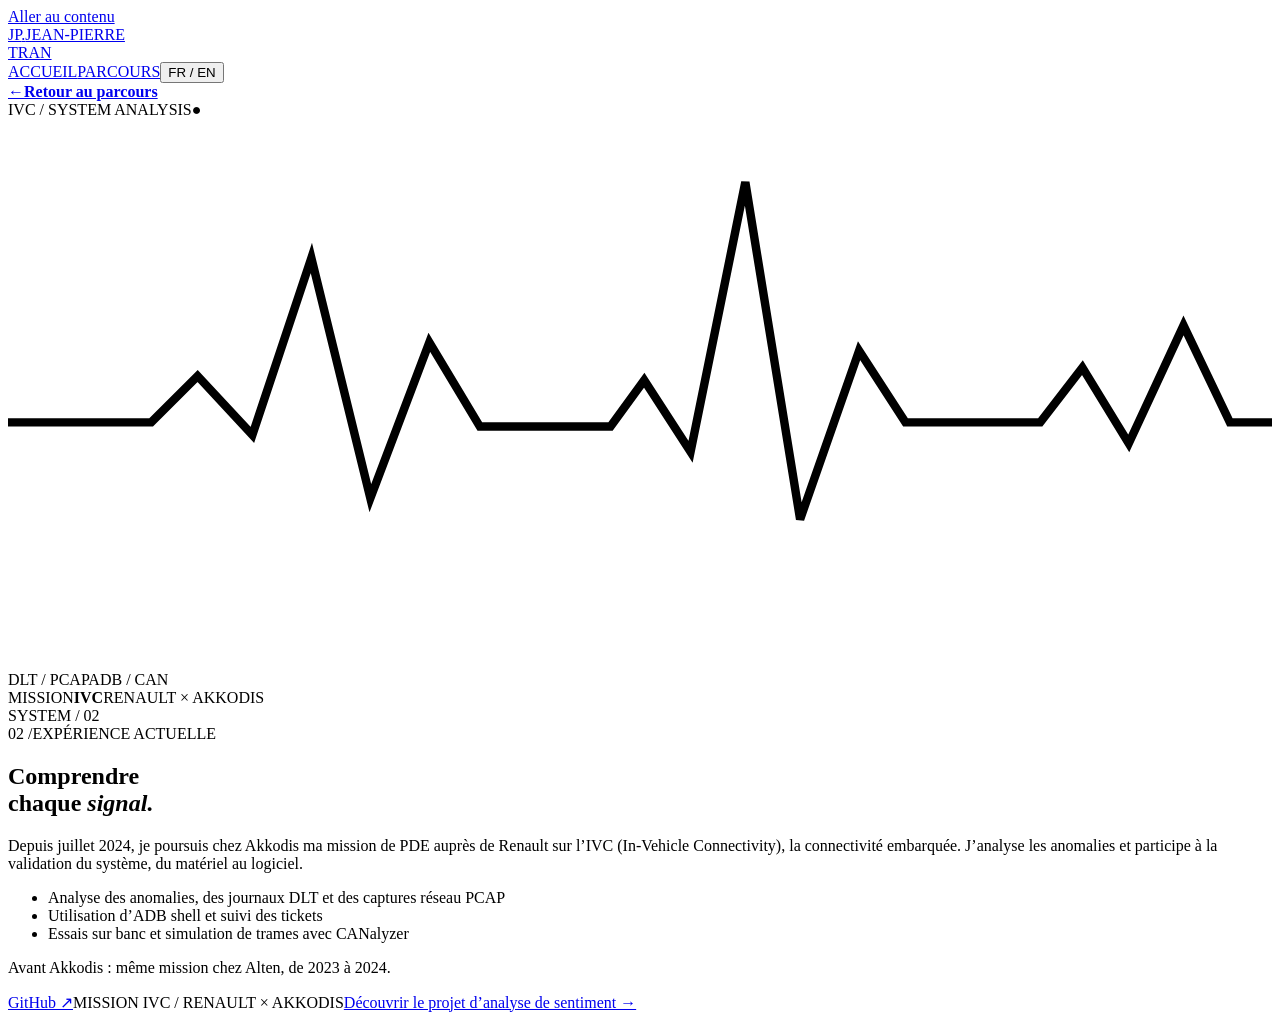
==== commit c347f0d2: "Intégration : bundles référencés, srcset/sizes + preload LCP, meta SEO par page, h1 sur experience/p" ====
--- a/experience.html
+++ b/experience.html
@@ -1,4 +1,4 @@
 <!doctype html>
-<html lang="fr"><head><meta charset="utf-8"><meta name="viewport" content="width=device-width,initial-scale=1"><meta name="theme-color" content="#080e1a"><title>Mission IVC · Jean-Pierre Tran</title><link rel="preconnect" href="https://fonts.googleapis.com"><link rel="preconnect" href="https://fonts.gstatic.com" crossorigin><link href="https://fonts.googleapis.com/css2?family=DM+Sans:wght@400;500;600;700&family=Manrope:wght@400;500;600;700;800&family=Space+Mono:wght@400;700&display=swap" rel="stylesheet"><link rel="stylesheet" href="style.css"><link rel="stylesheet" href="story-wow.css?v=2"><link rel="stylesheet" href="extra-motion.css?v=2"><link rel="stylesheet" href="immersive-sections.css"><link rel="stylesheet" href="section-motion.css"><link rel="stylesheet" href="hover-space.css?v=2"><link rel="stylesheet" href="continuity-v2.css"><link rel="stylesheet" href="detail-pages.css"></head>
-<body class="detail-page" data-title-fr="Mission IVC · Jean-Pierre Tran" data-title-en="IVC assignment · Jean-Pierre Tran"><header class="detail-header"><a class="logo" data-home href="index.html#top" aria-label="Jean-Pierre Tran — accueil"><span class="logo-mark">JP<span>.</span></span><span class="logo-name">JEAN-PIERRE<br>TRAN</span></a><nav class="detail-nav" aria-label="Navigation des pages"><a class="detail-home" data-home href="index.html#top" data-fr="ACCUEIL" data-en="HOME">ACCUEIL</a><a data-journey href="index.html#parcours" data-fr="PARCOURS" data-en="JOURNEY">PARCOURS</a><button class="detail-lang" id="language" type="button" aria-label="Switch to English">FR <span>/ EN</span></button></nav></header>
-<main><div class="detail-top"><a class="detail-back" data-journey href="index.html#parcours"><span aria-hidden="true">←</span><strong data-fr="Retour au parcours" data-en="Back to my journey">Retour au parcours</strong></a></div><section id="experience" class="section experience"><div class="section-inner exp-grid"><div class="exp-art reveal"><div class="exp-gridlines"></div><div class="exp-orbit orbit-a"></div><div class="exp-orbit orbit-b"></div><div class="signal-panel"><div class="signal-top"><span>IVC / SYSTEM ANALYSIS</span><span>●</span></div><div class="signal-screen"><svg viewBox="0 0 300 130" preserveAspectRatio="none" fill="none"><path d="M0 72 H34 L45 61 L58 75 L72 33 L86 90 L100 53 L112 73 H143 L151 62 L162 79 L175 15 L188 95 L202 55 L213 72 H245 L255 59 L266 77 L279 49 L290 72 H300" stroke="currentColor" stroke-width="2"/></svg></div><div class="signal-bottom"><span>DLT / PCAP</span><span>ADB / CAN</span></div></div><div class="exp-tag"><span data-fr="MISSION" data-en="ASSIGNMENT">MISSION</span><strong>IVC</strong><span>RENAULT × AKKODIS</span></div><div class="coordinate">SYSTEM / 02</div></div><div class="exp-copy reveal"><div class="eyebrow"><span class="section-number">02 /</span><span data-fr="EXPÉRIENCE ACTUELLE" data-en="CURRENT EXPERIENCE">EXPÉRIENCE ACTUELLE</span></div><h2 data-fr="Comprendre<br>chaque <em>signal.</em>" data-en="Understand<br>every <em>signal.</em>">Comprendre<br>chaque <em>signal.</em></h2><p class="lead" data-fr="Depuis juillet 2024, je poursuis chez Akkodis ma mission de PDE auprès de Renault sur l’IVC (In-Vehicle Connectivity), la connectivité embarquée. J’analyse les anomalies et participe à la validation du système, du matériel au logiciel." data-en="Since July 2024, I have continued my PDE assignment with Renault through Akkodis, working on in-vehicle connectivity (IVC). I investigate issues and contribute to system validation across hardware and software.">Depuis juillet 2024, je poursuis chez Akkodis ma mission de PDE auprès de Renault sur l’IVC (In-Vehicle Connectivity), la connectivité embarquée. J’analyse les anomalies et participe à la validation du système, du matériel au logiciel.</p><ul class="exp-list"><li data-fr="Analyse des anomalies, des journaux DLT et des captures réseau PCAP" data-en="Investigating issues and analysing DLT logs and PCAP network captures">Analyse des anomalies, des journaux DLT et des captures réseau PCAP</li><li data-fr="Utilisation d’ADB shell et suivi des tickets" data-en="Using ADB shell and tracking issues through tickets">Utilisation d’ADB shell et suivi des tickets</li><li data-fr="Essais sur banc et simulation de trames avec CANalyzer" data-en="Test-bench work and frame simulation with CANalyzer">Essais sur banc et simulation de trames avec CANalyzer</li></ul><p class="exp-note" data-fr="Avant Akkodis : même mission chez Alten, de 2023 à 2024." data-en="Before Akkodis: same assignment at Alten, from 2023 to 2024.">Avant Akkodis : même mission chez Alten, de 2023 à 2024.</p></div></div></section></main><footer class="detail-footer"><span class="detail-footer-label">MISSION IVC / RENAULT × AKKODIS</span><a class="detail-back" href="projet.html" data-detail-link data-fr="Découvrir le projet d’analyse de sentiment →" data-en="Explore the sentiment analysis project →">Découvrir le projet d’analyse de sentiment →</a></footer><script src="detail-pages.js?v=2"></script><script src="story-wow.js"></script><script src="extra-motion.js"></script><script src="immersive-sections.js"></script><script src="section-motion.js"></script><script src="hover-space.js?v=2"></script><script src="continuity-v2.js?v=2"></script></body></html>+<html lang="fr"><head><meta charset="utf-8"><meta name="viewport" content="width=device-width,initial-scale=1"><meta name="theme-color" content="#080e1a"><meta name="description" content="Mission PDE IVC chez Renault via Akkodis : connectivité embarquée, diagnostic, analyse de logs et validation système."><link rel="icon" href="favicon.svg" type="image/svg+xml"><link rel="icon" href="favicon.ico" sizes="16x16 32x32 48x48"><link rel="apple-touch-icon" href="apple-touch-icon.png"><link rel="canonical" href="https://www.jeanpierre-tran.com/experience.html"><meta property="og:type" content="website"><meta property="og:site_name" content="Jean-Pierre Tran"><meta property="og:title" content="Mission IVC · Jean-Pierre Tran"><meta property="og:description" content="Mission PDE IVC chez Renault via Akkodis : connectivité embarquée, diagnostic, analyse de logs et validation système."><meta property="og:url" content="https://www.jeanpierre-tran.com/experience.html"><meta property="og:image" content="https://www.jeanpierre-tran.com/og-image.jpg"><meta property="og:image:width" content="1200"><meta property="og:image:height" content="630"><meta property="og:locale" content="fr_FR"><meta name="twitter:card" content="summary_large_image"><meta name="twitter:title" content="Mission IVC · Jean-Pierre Tran"><meta name="twitter:description" content="Mission PDE IVC chez Renault via Akkodis : connectivité embarquée, diagnostic, analyse de logs et validation système."><meta name="twitter:image" content="https://www.jeanpierre-tran.com/og-image.jpg"><title>Mission IVC · Jean-Pierre Tran</title><link rel="preload" href="fonts/dm-sans-latin.woff2" as="font" type="font/woff2" crossorigin><link rel="preload" href="fonts/manrope-latin.woff2" as="font" type="font/woff2" crossorigin><link rel="stylesheet" href="assets/detail.css?v=1"></head>
+<a class="skip-link" href="#main" data-fr="Aller au contenu" data-en="Skip to content">Aller au contenu</a><body class="detail-page" data-title-fr="Mission IVC · Jean-Pierre Tran" data-title-en="IVC assignment · Jean-Pierre Tran"><header class="detail-header"><a class="logo" data-home href="index.html#top" aria-label="JP JEAN-PIERRE TRAN — accueil"><span class="logo-mark">JP<span>.</span></span><span class="logo-name">JEAN-PIERRE<br>TRAN</span></a><nav class="detail-nav" aria-label="Navigation des pages"><a class="detail-home" data-home href="index.html#top" data-fr="ACCUEIL" data-en="HOME">ACCUEIL</a><a data-journey href="index.html#parcours" data-fr="PARCOURS" data-en="JOURNEY">PARCOURS</a><button class="detail-lang" id="language" type="button" aria-label="FR / EN — Switch to English">FR <span>/ EN</span></button></nav></header>
+<main id="main"><div class="detail-top"><a class="detail-back" data-journey href="index.html#parcours"><span aria-hidden="true">←</span><strong data-fr="Retour au parcours" data-en="Back to my journey">Retour au parcours</strong></a></div><section id="experience" class="section experience"><div class="section-inner exp-grid"><div class="exp-art reveal"><div class="exp-gridlines"></div><div class="exp-orbit orbit-a"></div><div class="exp-orbit orbit-b"></div><div class="signal-panel"><div class="signal-top"><span>IVC / SYSTEM ANALYSIS</span><span>●</span></div><div class="signal-screen"><svg viewBox="0 0 300 130" preserveAspectRatio="none" fill="none"><path d="M0 72 H34 L45 61 L58 75 L72 33 L86 90 L100 53 L112 73 H143 L151 62 L162 79 L175 15 L188 95 L202 55 L213 72 H245 L255 59 L266 77 L279 49 L290 72 H300" stroke="currentColor" stroke-width="2"/></svg></div><div class="signal-bottom"><span>DLT / PCAP</span><span>ADB / CAN</span></div></div><div class="exp-tag"><span data-fr="MISSION" data-en="ASSIGNMENT">MISSION</span><strong>IVC</strong><span>RENAULT × AKKODIS</span></div><div class="coordinate">SYSTEM / 02</div></div><div class="exp-copy reveal"><div class="eyebrow"><span class="section-number">02 /</span><span data-fr="EXPÉRIENCE ACTUELLE" data-en="CURRENT EXPERIENCE">EXPÉRIENCE ACTUELLE</span></div><h1 data-fr="Comprendre<br>chaque <em>signal.</em>" data-en="Understand<br>every <em>signal.</em>">Comprendre<br>chaque <em>signal.</em></h1><p class="lead" data-fr="Depuis juillet 2024, je poursuis chez Akkodis ma mission de PDE auprès de Renault sur l’IVC (In-Vehicle Connectivity), la connectivité embarquée. J’analyse les anomalies et participe à la validation du système, du matériel au logiciel." data-en="Since July 2024, I have continued my PDE assignment with Renault through Akkodis, working on in-vehicle connectivity (IVC). I investigate issues and contribute to system validation across hardware and software.">Depuis juillet 2024, je poursuis chez Akkodis ma mission de PDE auprès de Renault sur l’IVC (In-Vehicle Connectivity), la connectivité embarquée. J’analyse les anomalies et participe à la validation du système, du matériel au logiciel.</p><ul class="exp-list"><li data-fr="Analyse des anomalies, des journaux DLT et des captures réseau PCAP" data-en="Investigating issues and analysing DLT logs and PCAP network captures">Analyse des anomalies, des journaux DLT et des captures réseau PCAP</li><li data-fr="Utilisation d’ADB shell et suivi des tickets" data-en="Using ADB shell and tracking issues through tickets">Utilisation d’ADB shell et suivi des tickets</li><li data-fr="Essais sur banc et simulation de trames avec CANalyzer" data-en="Test-bench work and frame simulation with CANalyzer">Essais sur banc et simulation de trames avec CANalyzer</li></ul><p class="exp-note" data-fr="Avant Akkodis : même mission chez Alten, de 2023 à 2024." data-en="Before Akkodis: same assignment at Alten, from 2023 to 2024.">Avant Akkodis : même mission chez Alten, de 2023 à 2024.</p></div></div></section></main><footer class="detail-footer"><a class="footer-social" href="https://github.com/jeanpierre8" target="_blank" rel="noopener noreferrer" aria-label="GitHub — jeanpierre8">GitHub ↗</a><span class="detail-footer-label">MISSION IVC / RENAULT × AKKODIS</span><a class="detail-back" href="projet.html" data-detail-link data-fr="Découvrir le projet d’analyse de sentiment →" data-en="Explore the sentiment analysis project →">Découvrir le projet d’analyse de sentiment →</a></footer><script src="assets/detail.js?v=1" defer></script></body></html>
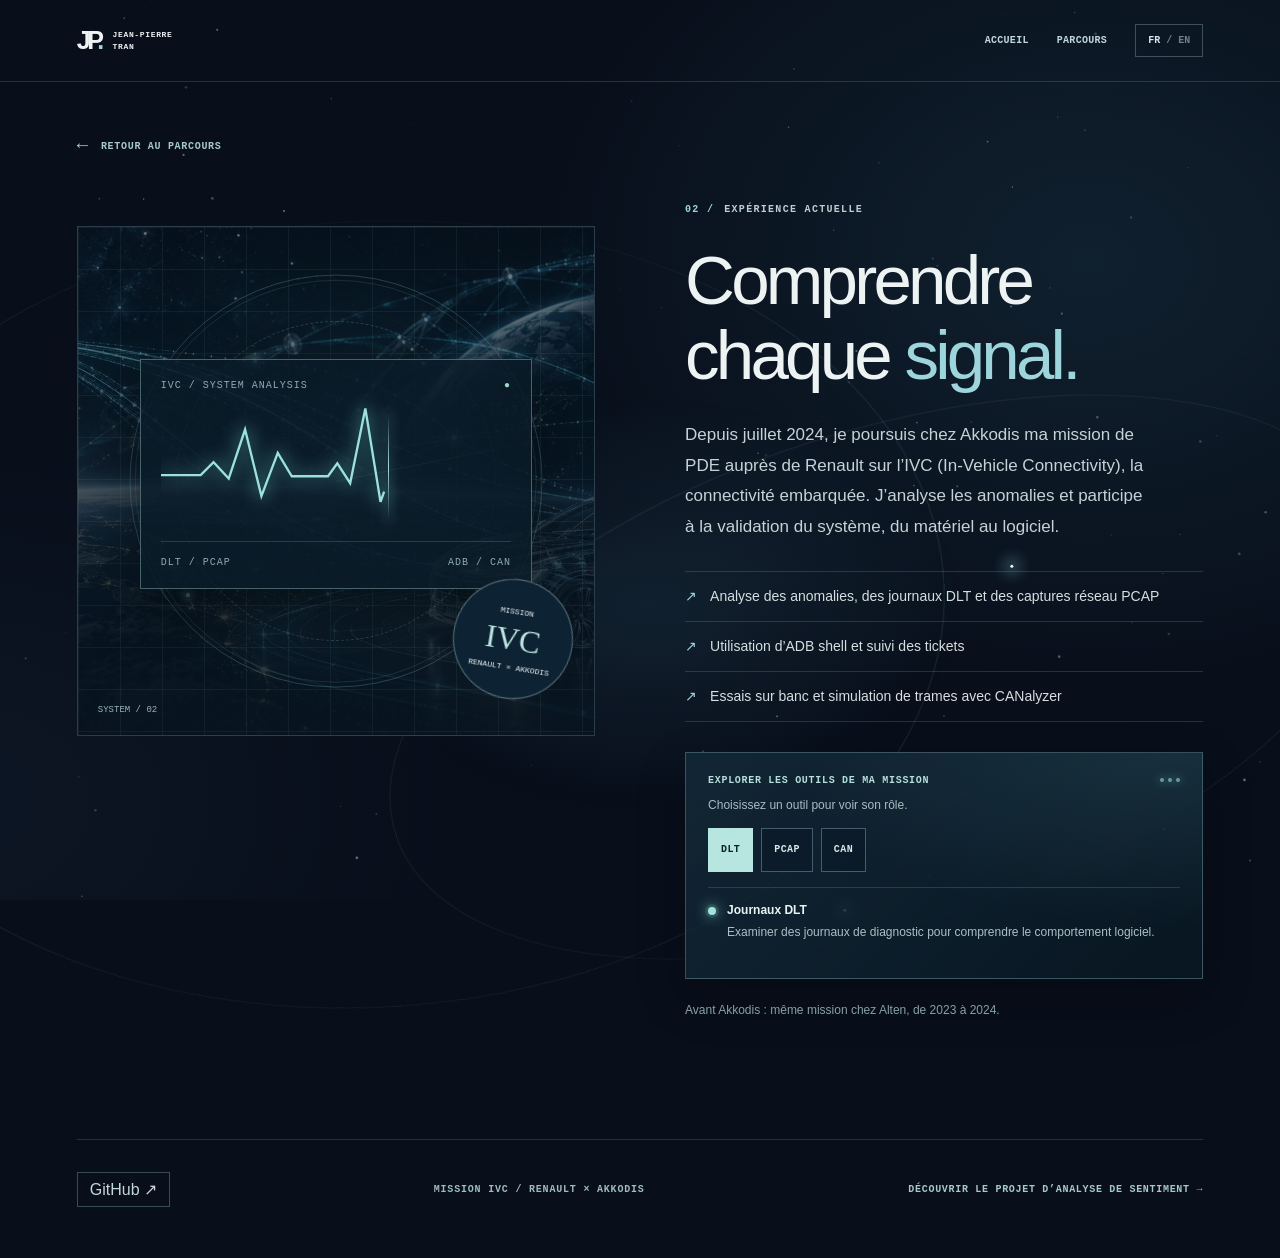
==== commit b1cdba62: "Correctifs post-tests : url() des bundles réécrits en ../, minification csso/terser, srcset 600w + c" ====
--- a/experience.html
+++ b/experience.html
@@ -1,4 +1,4 @@
 <!doctype html>
 <html lang="fr"><head><meta charset="utf-8"><meta name="viewport" content="width=device-width,initial-scale=1"><meta name="theme-color" content="#080e1a"><meta name="description" content="Mission PDE IVC chez Renault via Akkodis : connectivité embarquée, diagnostic, analyse de logs et validation système."><link rel="icon" href="favicon.svg" type="image/svg+xml"><link rel="icon" href="favicon.ico" sizes="16x16 32x32 48x48"><link rel="apple-touch-icon" href="apple-touch-icon.png"><link rel="canonical" href="https://www.jeanpierre-tran.com/experience.html"><meta property="og:type" content="website"><meta property="og:site_name" content="Jean-Pierre Tran"><meta property="og:title" content="Mission IVC · Jean-Pierre Tran"><meta property="og:description" content="Mission PDE IVC chez Renault via Akkodis : connectivité embarquée, diagnostic, analyse de logs et validation système."><meta property="og:url" content="https://www.jeanpierre-tran.com/experience.html"><meta property="og:image" content="https://www.jeanpierre-tran.com/og-image.jpg"><meta property="og:image:width" content="1200"><meta property="og:image:height" content="630"><meta property="og:locale" content="fr_FR"><meta name="twitter:card" content="summary_large_image"><meta name="twitter:title" content="Mission IVC · Jean-Pierre Tran"><meta name="twitter:description" content="Mission PDE IVC chez Renault via Akkodis : connectivité embarquée, diagnostic, analyse de logs et validation système."><meta name="twitter:image" content="https://www.jeanpierre-tran.com/og-image.jpg"><title>Mission IVC · Jean-Pierre Tran</title><link rel="preload" href="fonts/dm-sans-latin.woff2" as="font" type="font/woff2" crossorigin><link rel="preload" href="fonts/manrope-latin.woff2" as="font" type="font/woff2" crossorigin><link rel="stylesheet" href="assets/detail.css?v=1"></head>
-<a class="skip-link" href="#main" data-fr="Aller au contenu" data-en="Skip to content">Aller au contenu</a><body class="detail-page" data-title-fr="Mission IVC · Jean-Pierre Tran" data-title-en="IVC assignment · Jean-Pierre Tran"><header class="detail-header"><a class="logo" data-home href="index.html#top" aria-label="JP JEAN-PIERRE TRAN — accueil"><span class="logo-mark">JP<span>.</span></span><span class="logo-name">JEAN-PIERRE<br>TRAN</span></a><nav class="detail-nav" aria-label="Navigation des pages"><a class="detail-home" data-home href="index.html#top" data-fr="ACCUEIL" data-en="HOME">ACCUEIL</a><a data-journey href="index.html#parcours" data-fr="PARCOURS" data-en="JOURNEY">PARCOURS</a><button class="detail-lang" id="language" type="button" aria-label="FR / EN — Switch to English">FR <span>/ EN</span></button></nav></header>
+<a class="skip-link" href="#main" data-fr="Aller au contenu" data-en="Skip to content">Aller au contenu</a><body class="detail-page" data-title-fr="Mission IVC · Jean-Pierre Tran" data-title-en="IVC assignment · Jean-Pierre Tran"><header class="detail-header"><a class="logo" data-home href="index.html#top"><span class="logo-mark">JP<span>.</span></span><span class="logo-name">JEAN-PIERRE<br>TRAN</span></a><nav class="detail-nav" aria-label="Navigation des pages"><a class="detail-home" data-home href="index.html#top" data-fr="ACCUEIL" data-en="HOME">ACCUEIL</a><a data-journey href="index.html#parcours" data-fr="PARCOURS" data-en="JOURNEY">PARCOURS</a><button class="detail-lang" id="language" type="button" aria-label="FR / EN — Switch to English">FR <span>/ EN</span></button></nav></header>
 <main id="main"><div class="detail-top"><a class="detail-back" data-journey href="index.html#parcours"><span aria-hidden="true">←</span><strong data-fr="Retour au parcours" data-en="Back to my journey">Retour au parcours</strong></a></div><section id="experience" class="section experience"><div class="section-inner exp-grid"><div class="exp-art reveal"><div class="exp-gridlines"></div><div class="exp-orbit orbit-a"></div><div class="exp-orbit orbit-b"></div><div class="signal-panel"><div class="signal-top"><span>IVC / SYSTEM ANALYSIS</span><span>●</span></div><div class="signal-screen"><svg viewBox="0 0 300 130" preserveAspectRatio="none" fill="none"><path d="M0 72 H34 L45 61 L58 75 L72 33 L86 90 L100 53 L112 73 H143 L151 62 L162 79 L175 15 L188 95 L202 55 L213 72 H245 L255 59 L266 77 L279 49 L290 72 H300" stroke="currentColor" stroke-width="2"/></svg></div><div class="signal-bottom"><span>DLT / PCAP</span><span>ADB / CAN</span></div></div><div class="exp-tag"><span data-fr="MISSION" data-en="ASSIGNMENT">MISSION</span><strong>IVC</strong><span>RENAULT × AKKODIS</span></div><div class="coordinate">SYSTEM / 02</div></div><div class="exp-copy reveal"><div class="eyebrow"><span class="section-number">02 /</span><span data-fr="EXPÉRIENCE ACTUELLE" data-en="CURRENT EXPERIENCE">EXPÉRIENCE ACTUELLE</span></div><h1 data-fr="Comprendre<br>chaque <em>signal.</em>" data-en="Understand<br>every <em>signal.</em>">Comprendre<br>chaque <em>signal.</em></h1><p class="lead" data-fr="Depuis juillet 2024, je poursuis chez Akkodis ma mission de PDE auprès de Renault sur l’IVC (In-Vehicle Connectivity), la connectivité embarquée. J’analyse les anomalies et participe à la validation du système, du matériel au logiciel." data-en="Since July 2024, I have continued my PDE assignment with Renault through Akkodis, working on in-vehicle connectivity (IVC). I investigate issues and contribute to system validation across hardware and software.">Depuis juillet 2024, je poursuis chez Akkodis ma mission de PDE auprès de Renault sur l’IVC (In-Vehicle Connectivity), la connectivité embarquée. J’analyse les anomalies et participe à la validation du système, du matériel au logiciel.</p><ul class="exp-list"><li data-fr="Analyse des anomalies, des journaux DLT et des captures réseau PCAP" data-en="Investigating issues and analysing DLT logs and PCAP network captures">Analyse des anomalies, des journaux DLT et des captures réseau PCAP</li><li data-fr="Utilisation d’ADB shell et suivi des tickets" data-en="Using ADB shell and tracking issues through tickets">Utilisation d’ADB shell et suivi des tickets</li><li data-fr="Essais sur banc et simulation de trames avec CANalyzer" data-en="Test-bench work and frame simulation with CANalyzer">Essais sur banc et simulation de trames avec CANalyzer</li></ul><p class="exp-note" data-fr="Avant Akkodis : même mission chez Alten, de 2023 à 2024." data-en="Before Akkodis: same assignment at Alten, from 2023 to 2024.">Avant Akkodis : même mission chez Alten, de 2023 à 2024.</p></div></div></section></main><footer class="detail-footer"><a class="footer-social" href="https://github.com/jeanpierre8" target="_blank" rel="noopener noreferrer" aria-label="GitHub — jeanpierre8">GitHub ↗</a><span class="detail-footer-label">MISSION IVC / RENAULT × AKKODIS</span><a class="detail-back" href="projet.html" data-detail-link data-fr="Découvrir le projet d’analyse de sentiment →" data-en="Explore the sentiment analysis project →">Découvrir le projet d’analyse de sentiment →</a></footer><script src="assets/detail.js?v=1" defer></script></body></html>
--- a/assets/detail.css
+++ b/assets/detail.css
@@ -0,0 +1 @@
+@keyframes story-glow{to{opacity:.28;scale:.75}}@keyframes story-result{0%{opacity:.4;transform:translateY(4px)}to{opacity:1;transform:none}}@keyframes xp-drift-one{to{transform:translate(32px,20px);opacity:1}}@keyframes xp-drift-two{to{transform:translate(-24px,-18px);opacity:.3}}@keyframes xp-twinkle{to{opacity:.15;scale:.5}}@keyframes xp-radar-pulse{0%{scale:.4;opacity:.7}to{scale:1.25;opacity:0}}@keyframes xp-radar-sweep{to{transform:rotate(360deg)}}@keyframes xp-meteor{0%,70%,to{opacity:0;transform:translate(-100px,-50px)}75%{opacity:.8}86%{opacity:0;transform:translate(260px,90px)}}@keyframes project-copy-arrive{0%{opacity:0;translate:0 10px}to{opacity:1;translate:0 0}}@keyframes project-card-arrive{0%{opacity:0;translate:0 12px;scale:.985}to{opacity:1;translate:0 0;scale:1}}@keyframes academic-orbit{to{rotate:360deg}}@keyframes academic-slow-orbit{to{rotate:360deg}}@keyframes project-glint{0%,8%{translate:0 0;opacity:0}14%{opacity:.85}40%,to{translate:210px -66px;opacity:0}}:root{--bg:#080e1a;--panel:#101b2a;--line:#a5c4cf30;--text:#edf2f2;--muted:#a3b3bd;--accent:#9cd5dc;--coral:#e8ac91}*{box-sizing:border-box}body{margin:0;color:var(--text);background:var(--bg);font-family:"DM Sans",sans-serif;overflow-x:hidden;min-height:100vh;background:#080e1a;color:#edf2f2;isolation:isolate}a{color:inherit;text-decoration:none}button{font:inherit}h1,h3,p{margin-top:0}h1,h2,h3{font-family:Manrope,sans-serif;letter-spacing:-.055em;font-weight:500}h1 em,h2 em,h3 em{font-style:normal;font-weight:400}.logo,.nav{display:flex;align-items:center}.nav{position:absolute;top:0;left:0;right:0;height:88px;padding:0 6%;justify-content:space-between;z-index:20;border-bottom:1px solid #b4d1dc2d}.logo{gap:12px}.logo-mark{font:800 25px Manrope,sans-serif;letter-spacing:-.14em}.logo-mark span,.nav nav a:hover,h1 em,h2 em,h3 em{color:var(--accent)}.logo-name{font:700 8px/1.5"Space Mono",monospace;letter-spacing:.08em}.nav nav,.nav-end{display:flex;align-items:center}.nav nav{gap:35px;font-size:12px;color:#dce4e5}.nav-end{gap:24px}.nav-end button{border:0;background:0 0;color:#fff;font:700 10px"Space Mono",monospace;cursor:pointer}.nav-end button span{opacity:.43}.nav-contact{padding:13px 18px;border:1px solid #c7dce06b;font-size:11px;font-weight:700;transition:background .2s}.nav-contact:hover{background:#ffffff18}.hero{position:relative;min-height:760px;height:100svh;max-height:1200px;overflow:hidden;background:#091420}.hero-picture{position:absolute;inset:-3%;transform:translateY(var(--offset,0px)) scale(1.03);will-change:transform}.hero-shade,.hero-stars{position:absolute;inset:0}.hero-shade{background:linear-gradient(90deg,rgba(5,10,20,.98)0,rgba(6,12,23,.83) 33%,rgba(6,12,23,.12) 80%),linear-gradient(0deg,#080e1a 0,transparent 27%)}.hero-stars{opacity:.3;background-image:radial-gradient(#fff 1px,transparent 1px),radial-gradient(#b0e3f1 .7px,transparent 1px);background-size:149px 137px,97px 111px;background-position:15px 25px,50px 50px;mask-image:linear-gradient(90deg,transparent,#000)}.hero-inner{position:relative;z-index:2;padding:clamp(155px,24vh,270px) 6%0;max-width:900px}.eyebrow{display:flex;align-items:center;gap:10px;font:700 10px"Space Mono",monospace;letter-spacing:.13em;color:#bccfd2}.spark-dot{width:7px;height:7px;border-radius:50%;background:var(--accent);box-shadow:0 0 12px var(--accent)}.hero-bottom i,.section-number{color:var(--accent)}.hero h1{font-size:clamp(58px,6.1vw,96px);line-height:1.04;margin:30px 0 25px}.hero-inner>p{font-size:16px;line-height:1.8;color:#c3d0d3;max-width:475px}.hero-actions{display:flex;gap:25px;align-items:center;margin-top:35px}.button{display:inline-flex;align-items:center;justify-content:space-between;gap:30px;padding:17px 20px;font-size:12px;font-weight:700;transition:transform .2s,background .2s}.button:hover{transform:translateY(-3px)}.primary{background:#c2e7e5;color:#0a1b22}.primary:hover{background:#e2faf5}.subtle{padding-left:0;color:#d4e7e8}.hero-bottom,.hero-index{position:absolute;right:6%;z-index:3;font:9px"Space Mono",monospace}.hero-bottom{left:6%;bottom:36px;display:flex;justify-content:space-between;color:#bed0d2;letter-spacing:.12em}.hero-bottom i{font-style:normal;padding:0 5px}.hero-index{top:52%;writing-mode:vertical-rl;color:#c3d7d9}.section{position:relative;padding:150px 0}.section-inner{width:min(1320px,88%);margin:auto;position:relative;z-index:2}.journey-heading,.section-top{display:grid;grid-template-columns:1fr 1fr;gap:10%;align-items:end}h2{font-size:clamp(48px,5.4vw,82px);line-height:1.08;margin:28px 0 0}.lead,.section-lead{font-size:17px;line-height:1.8;color:var(--muted);max-width:470px}.section-lead{margin:0 0 4px}.expertise{background:#0b1320}.expertise:before,.journey-section:before{content:"";position:absolute;inset:0;opacity:.35;background:radial-gradient(ellipse at 75%0,#30576650,transparent 48%)}.expertise-grid{display:grid;grid-template-columns:repeat(3,1fr);border:1px solid var(--line);margin-top:75px}.expertise-item{padding:29px 30px 34px;min-height:425px;border-right:1px solid var(--line);background:#0e1a29a8;transition:background .3s}.expertise-item:last-child{border:0}.expertise-item:hover{background:#162b3d}.item-top,.project-card-bottom,.project-card-top,.signal-bottom,.signal-top{display:flex;justify-content:space-between;align-items:center;font:10px"Space Mono",monospace;letter-spacing:.1em;color:#8fa9b2}.item-symbol{color:#add9d8;font-size:21px}.item-art{height:130px;margin:22px 0 25px;position:relative;color:#8fd0d5;overflow:hidden}.data-art{display:flex;align-items:end;gap:12px;padding:10px 12px 15px}.data-art i{width:12%;border:1px solid #76b7bd83;background:linear-gradient(0deg,#589ba646,#aee2df16);height:34%}.data-art i:nth-child(2){height:58%}.data-art i:nth-child(3){height:44%}.data-art i:nth-child(4){height:78%}.data-art i:nth-child(5){height:61%}.art-line{position:absolute;left:0;right:0;bottom:14px;height:1px;background:#9bd1d155}.orbit-art i{position:absolute;left:50%;top:50%;border:1px solid #76b8c36c;border-radius:50%;width:190px;height:65px;transform:translate(-50%,-50%) rotate(0deg)}.orbit-art i:nth-child(2){transform:translate(-50%,-50%) rotate(60deg)}.orbit-art i:nth-child(3){transform:translate(-50%,-50%) rotate(-60deg)}.orbit-art b{position:absolute;left:50%;top:50%;width:12px;height:12px;border-radius:50%;background:#b6e6e1;transform:translate(-50%,-50%);box-shadow:0 0 28px #a5dfe0}.wave-art{display:grid;place-items:center}.wave-art svg{width:100%;overflow:visible;filter:drop-shadow(0 0 6px #75bfc488)}.expertise-item h3{font-size:27px;margin-bottom:13px}.expertise-item p{color:#a6b8bf;font-size:14px;line-height:1.65;min-height:70px}.expertise-item small{font:9px/1.8"Space Mono",monospace;letter-spacing:.04em;color:#8ab1b7}.interlude{height:clamp(400px,65vh,700px);position:relative;overflow:hidden;background:#09111f}.planet-horizon{position:absolute;inset:-20%0;background:radial-gradient(ellipse 80% 60%at 50% 105%,#b2d9d1 0,#3a7986 4%,#1a3c50 8%,#0c1a2a 23%,#080f1c 47%,transparent 48%);transform:translateY(var(--offset,0px));filter:drop-shadow(0-20px 65px #75b5bf33)}.orbit-ring{position:absolute;left:50%;top:72%;width:120%;height:40%;border:1px solid #abdce12c;border-radius:50%;transform:translate(-50%,-50%) rotate(-7deg)}.ring-two{width:95%;height:30%;transform:translate(-50%,-50%) rotate(8deg)}.interlude-copy{position:absolute;left:6%;right:6%;bottom:35px;display:flex;justify-content:space-between;align-items:center;font:9px"Space Mono",monospace;letter-spacing:.12em;color:#b9d2d4}.interlude-copy strong{font-weight:400}.experience{background:#0b1421}.exp-grid,.project-grid{display:grid;grid-template-columns:1fr 1fr;gap:9%;align-items:center}.exp-art{position:relative;min-height:510px;border:1px solid #8eb4bd3d;background:radial-gradient(circle at 50% 48%,#23485b,#0c1d2a 60%,#0c1522);overflow:hidden}.exp-gridlines{position:absolute;inset:0;background-image:linear-gradient(#8abcc014 1px,transparent 1px),linear-gradient(90deg,#8abcc014 1px,transparent 1px);background-size:42px 42px}.exp-orbit{position:absolute;left:50%;top:50%;width:80%;aspect-ratio:1;border:1px solid #84bbc344;border-radius:50%;transform:translate(-50%,-50%)}.orbit-b{width:62%;border-style:dashed}.signal-panel{position:absolute;z-index:2;left:12%;right:12%;top:26%;padding:20px;background:#0a1a27d9;border:1px solid #a2cbd067;box-shadow:0 20px 60px #0007}.signal-top span:last-child{color:#97d8c4}.signal-screen{height:150px;display:grid;place-items:center;color:#9de1da}.signal-screen svg{width:100%;height:100%;overflow:visible;filter:drop-shadow(0 0 9px #73e1d5)}.signal-bottom{border-top:1px solid #9ac7c931;padding-top:15px}.exp-tag,.project:before{position:absolute;border-radius:50%}.exp-tag{right:4%;bottom:7%;width:120px;height:120px;border:1px solid #c0e2df66;background:#0d2334;display:flex;flex-direction:column;align-items:center;justify-content:center;font:8px"Space Mono",monospace;gap:5px;transform:rotate(9deg);z-index:4}.exp-tag strong{font:500 32px Manrope;color:#bce5e1}.coordinate,.pills span{font:9px"Space Mono",monospace}.coordinate{position:absolute;bottom:20px;left:20px;color:#9bb5bf}.exp-copy .lead,.project-copy .lead{margin:28px 0}.exp-list{padding:0;list-style:none;border-top:1px solid var(--line)}.exp-list li,.timeline article{border-bottom:1px solid var(--line)}.exp-list li{padding:14px 0;font-size:14px;line-height:1.5;color:#d3dfe0}.exp-list li:before{content:"↗";margin-right:13px;color:var(--accent)}.exp-note{font-size:12px;color:#8fa8b2;margin-top:25px}.project{background:#101e2c;overflow:hidden}.project:before{content:"";width:850px;height:850px;right:-20%;top:-50%;background:radial-gradient(circle,#34657b80,transparent 65%)}.pills{display:flex;flex-wrap:wrap;gap:8px;margin-top:30px}.pills span{padding:9px 11px;border:1px solid #9ec4ca55;letter-spacing:.05em;color:#c0d5d6}.project-art{height:500px;position:relative;display:grid;place-items:center}.project-orbit{position:absolute;width:90%;aspect-ratio:1;border:1px solid #a6dce035;border-radius:50%;box-shadow:0 0 0 35px #ffffff05,0 0 0 70px #ffffff04}.project-card{width:76%;height:300px;position:relative;background:linear-gradient(135deg,#1e3949,#0b1828);border:1px solid #a6dce25b;box-shadow:0 30px 70px #0006;padding:25px;transform:rotate(-3deg);display:flex;flex-direction:column;justify-content:space-between}.project-card-body p{font:400 clamp(22px,2.3vw,36px)/1.3 Manrope,sans-serif;letter-spacing:-.035em;margin:0;color:#e9f0ed}.quote-mark{font:60px Georgia;color:#a8dedd;line-height:.5}.project-card-bottom{border-top:1px solid var(--line);padding-top:15px}.project-star{position:absolute;right:3%;top:10%;font-size:70px;color:#a7dbd5}.journey-section{background:#0b1320}.journey-heading{position:relative}.timeline{margin-top:75px;border-top:1px solid var(--line)}.timeline article{display:grid;grid-template-columns:25% 1fr auto;gap:5%;padding:25px 0;align-items:start}.timeline article>span{font:10px"Space Mono",monospace;letter-spacing:.05em;color:#96b3bc;padding-top:8px}.timeline h3{font-size:24px;margin-bottom:8px}.timeline p{font-size:13px;color:#9db0b7;margin:0;line-height:1.6}.timeline b{font-size:18px;font-weight:400;color:#81b4bb}.closing{min-height:720px;padding:160px 6% 30px;position:relative;overflow:hidden;background:#091522}.closing-glow{position:absolute;inset:0;background:radial-gradient(ellipse at 50% 100%,#6a9fa150,#1b3d4c33 35%,transparent 65%)}.closing-orbit{position:absolute;left:50%;top:70%;width:90%;height:60%;border:1px solid #8ec6cc30;border-radius:50%;transform:translate(-50%,-50%) rotate(-8deg)}.orbit-y{width:68%;height:45%;transform:translate(-50%,-50%) rotate(12deg)}.closing-copy{position:relative;z-index:2;max-width:850px;margin:auto;text-align:center}.closing-copy .eyebrow{justify-content:center}.closing h2{font-size:clamp(49px,6.2vw,94px)}.closing-copy p{max-width:500px;margin:28px auto 35px;line-height:1.7;color:#afc2c8}.footer-line{position:relative;z-index:2;margin-top:155px;display:flex;justify-content:space-between;align-items:center;padding-top:24px;border-top:1px solid var(--line);font:11px"Space Mono",monospace;letter-spacing:.08em;color:#a3b9bf}.footer-logo{font:700 16px Manrope,sans-serif;color:#fff}.footer-logo span{color:var(--accent)}.reveal{opacity:1;transform:none;transition:opacity .8s ease,transform .8s ease}.reveal.reveal-pending:not(.visible):not(:focus-within){opacity:0;transform:translateY(28px)}.reveal.visible,.reveal:focus-within{opacity:1;transform:none}a:focus-visible,button:focus-visible{outline:3px solid #a0d8dc;outline-offset:4px}@media (max-width:800px){.nav{height:70px;padding:0 6%}.nav nav{display:none}.nav-end{gap:12px}.nav-contact{padding:10px}.hero{height:100svh;min-height:690px}.hero-picture{background-position:60%center}.hero-shade{background:linear-gradient(0deg,#080e1a 0,#080e1ac7 40%,#080e1a25 100%),linear-gradient(90deg,#080e1a60,transparent)}.hero-inner{padding:160px 6%0}.hero h1{font-size:clamp(48px,10vw,72px)}.hero-inner>p{font-size:14px;max-width:360px}.hero-bottom,.timeline article>span{font-size:8px}.hero-bottom>span:first-child{display:none}.hero-index{display:none}.section{padding:95px 0}.exp-grid,.journey-heading,.project-grid,.section-top{grid-template-columns:1fr;gap:35px}.lead,.section-lead{font-size:15px}.expertise-grid{grid-template-columns:1fr;margin-top:45px}.expertise-item{min-height:0;border-right:0;border-bottom:1px solid var(--line);padding:25px}.expertise-item p{min-height:0}.item-art{height:90px;margin:16px 0}.exp-art{min-height:390px;order:2}.project-art{height:370px}.project-card{height:260px}.timeline{margin-top:45px}.timeline article{grid-template-columns:30% 1fr auto;gap:5%}.timeline h3{font-size:20px}.closing{min-height:650px;padding:125px 6% 25px}.footer-line{margin-top:130px;font-size:10px;gap:10px}}@media (prefers-reduced-motion:reduce){html{scroll-behavior:auto}.hero-picture,.planet-horizon{transform:none!important}.reveal{opacity:1;transform:none}.button{transition:none}.reveal.reveal-pending:not(.visible){opacity:1;transform:none;transition:none}}.reveal.reveal-pending:focus-within{transition:none}.skip-link{position:absolute;left:-9999px;top:0;z-index:100;background:#c2e7e5;color:#0a1b22;padding:14px 20px;font:700 13px"DM Sans",sans-serif}.skip-link:focus{left:12px;top:12px;outline:3px solid #a0d8dc;outline-offset:2px}.footer-social{color:#c3d7d9;border:1px solid #99c9d055;padding:7px 12px;transition:background .2s,color .2s;white-space:nowrap}.footer-social:hover{background:#ffffff18;color:#fff}.detail-page h1{font-size:clamp(48px,5.4vw,82px);line-height:1.08;margin:28px 0 0}.story-tool{margin-top:28px}.story-demo,.story-tool{position:relative;padding:20px 22px 19px;border:1px solid #95c6cf55;background:linear-gradient(135deg,#132a39d9,#091722e8);box-shadow:0 18px 48px #0003;overflow:hidden;isolation:isolate;color:#e2eeee}.story-demo:before,.story-tool:before{content:"";position:absolute;inset:0;z-index:-1;pointer-events:none;background:radial-gradient(ellipse at 95%0,#77d5e61d,transparent 55%)}.story-top{display:flex;align-items:center;justify-content:space-between;gap:12px}.story-kicker{font:700 10px/1.5"Space Mono",monospace;letter-spacing:.07em;text-transform:uppercase;color:#b6dedd}.story-indicator{display:flex;gap:4px}.story-indicator i{display:block;width:4px;height:4px;border-radius:50%;background:#94d4d0;box-shadow:0 0 8px #8de2df;animation:story-glow 2.6s ease-in-out infinite alternate}.story-indicator i:nth-child(2){animation-delay:-.8s}.story-indicator i:nth-child(3){animation-delay:-1.7s}.story-hint{font-size:12px;line-height:1.55;color:#a7bcc2;margin:8px 0 14px}.story-controls,.story-samples{display:flex;gap:8px;flex-wrap:wrap}.story-controls button{letter-spacing:.04em}.story-controls button,.story-samples button{cursor:pointer;border:1px solid #8bb5bd70;border-radius:0;background:#0a1a28b8;color:#d9e9e9;padding:8px 12px;font:700 10px/1.4"Space Mono",monospace;transition:color .2s,background .2s,border-color .2s}.story-controls button:hover,.story-samples button:hover{border-color:#b9f4ec;background:#1d4050}.story-controls button[aria-pressed=true],.story-samples button[aria-pressed=true]{color:#092027;background:#b7e5df;border-color:#b7e5df}.detail-page #experience .story-controls button:focus-visible,.story-controls button:focus-visible,.story-samples button:focus-visible{outline:3px solid #f3d0a8;outline-offset:3px}.story-tool-result{display:flex;gap:11px;margin-top:15px;padding-top:14px;border-top:1px solid #94b8bf33;min-height:72px}.story-pulse{flex:none;width:8px;height:8px;border-radius:50%;margin-top:5px;background:#9ee4db;box-shadow:0 0 0 3px #9ee4db20,0 0 14px #8fece3}.story-tool-result strong{display:block;font:700 12px/1.4"DM Sans",sans-serif;color:#e8f4f2}.story-tool-result p{font-size:12px;line-height:1.55;color:#abc0c5;margin:4px 0 0}.story-demo{margin-top:30px}.story-demo-index{font:10px"Space Mono",monospace;color:#7ea9b2}.story-samples button{font-family:"DM Sans",sans-serif;font-size:11px;letter-spacing:0}.story-demo-result{margin-top:14px;border:1px solid #8cbcc333;background:#061520a6;padding:13px 15px}.story-sentence{font:500 14px/1.5"DM Sans",sans-serif;color:#eef8f5;margin:0 0 12px}.story-answer{display:flex;gap:12px;align-items:center;justify-content:space-between;border-top:1px solid #8cbcc333;padding-top:10px}.story-answer-label{font:9px/1.5"Space Mono",monospace;letter-spacing:.04em;color:#a2bac0}.story-answer strong{font:700 10px/1.2"Space Mono",monospace;letter-spacing:.05em;text-transform:uppercase;padding:6px 9px;background:#4e9c9060;color:#cff7e9}.story-demo[data-selected=negative] .story-answer strong{background:#a76e5866;color:#ffdfc6}.story-note{font-size:11px;line-height:1.45;color:#9eb3ba;margin:12px 0 0}.story-demo[data-selected=negative] .story-answer strong,.story-demo[data-selected=positive] .story-answer strong{animation:story-result .35s ease both}@media (max-width:800px){.story-demo,.story-tool{padding:17px;margin-top:23px}.story-controls button,.story-samples button{min-height:40px}}@media (prefers-reduced-motion:reduce){.story-demo .story-answer strong,.story-indicator i{animation:none!important}.story-controls button,.story-samples button{transition:none}}.project-card-body p{clip-path:none!important;clip-path:inset(0 0 calc((1 - var(--sm-project,1))*100%)0)}.xp-route{display:none}.detail-page #experience .story-controls button{min-width:44px;min-height:44px;touch-action:manipulation}.detail-page #experience .story-controls button:active{color:#fff;background:#315f6b;border-color:#d6fffa;transition:none}.detail-page #experience .story-controls button[aria-pressed=true]:active{color:#092027;background:#d4fff6;border-color:#d4fff6}.detail-page #experience .story-indicator i{animation:none;opacity:.65}@media (prefers-reduced-motion:no-preference){.detail-page #experience .story-controls button:active{transform:scale(.98)}}.expertise-item{position:relative;isolation:isolate;overflow:hidden}.xp-card-light{z-index:-1;opacity:var(--xp-glow,0);background:radial-gradient(circle 170px at var(--xp-mouse-x,50%) var(--xp-mouse-y,50%),#7be4e52c,transparent 75%);transition:opacity .4s}.xp-card-light,.xp-satellites{position:absolute;inset:0;pointer-events:none}.xp-satellites i{position:absolute;width:4px;height:4px;border-radius:50%;background:#c6fffa;box-shadow:0 0 9px 2px #8de8e9aa;opacity:.65}.xp-satellites i:nth-child(1){top:18%;left:18%;animation:xp-drift-one 5s ease-in-out infinite alternate}.xp-satellites i:nth-child(2){top:60%;left:75%;width:3px;height:3px;animation:xp-drift-two 6s ease-in-out infinite alternate}.xp-satellites i:nth-child(3){top:28%;left:55%;width:2px;height:2px;animation:xp-twinkle 2.6s ease-in-out infinite alternate}.closing:not(.xp-active) .xp-closing-stars *,.experience:not(.xp-active) .xp-radar *,.expertise:not(.xp-active) .xp-satellites i{animation-play-state:paused}.xp-radar{position:absolute;inset:0;overflow:hidden;pointer-events:none;z-index:1;opacity:.7}.xp-radar-ring,.xp-radar-sweep{position:absolute;left:50%;top:50%}.xp-radar-ring{width:78%;aspect-ratio:1;border:1px solid #90d8dc30;border-radius:50%;translate:-50% -50%}.xp-radar-ring.a{animation:xp-radar-pulse 5s linear infinite}.xp-radar-ring.b{animation:xp-radar-pulse 5s linear -2.5s infinite}.xp-radar-sweep{width:40%;height:1px;transform-origin:left;background:linear-gradient(90deg,#b1f5ebbb,transparent);rotate:var(--xp-spin,0deg);filter:drop-shadow(0 0 7px #82d5cf);animation:xp-radar-sweep 12s linear infinite}.xp-radar-point{position:absolute;width:4px;height:4px;background:#caf8f3;border-radius:50%;box-shadow:0 0 9px 2px #95ded3;animation:xp-twinkle 2s ease-in-out infinite alternate}.xp-radar-point.p1{top:26%;left:34%}.xp-radar-point.p2{top:67%;left:77%;animation-delay:-.8s}.xp-radar-point.p3{top:72%;left:21%;animation-delay:-1.5s}.xp-project-orbit{position:absolute;inset:0;pointer-events:none;z-index:0}.xp-project-halo{left:50%;top:50%;width:90%;aspect-ratio:1;border:1px dashed #a7edf035;translate:-50% -50%;rotate:var(--xp-spin,0deg)}.xp-closing-stars i,.xp-comet,.xp-project-halo,.xp-route span{position:absolute;border-radius:50%}.xp-comet{top:15%;left:14%;width:7px;height:7px;background:#e5ffff;box-shadow:0 0 12px 4px #94e7e5;transform:translate(var(--xp-drift,0px),var(--xp-rise,0px))}.xp-comet:before{content:"";position:absolute;right:3px;top:3px;width:55px;height:1px;background:linear-gradient(90deg,transparent,#b8ece9)}.xp-comet.b{top:75%;left:76%;scale:.7;transform:translate(calc(var(--xp-drift,0px)*-1),calc(var(--xp-rise,0px)*-1)) rotate(180deg)}.xp-closing-stars,.xp-route{position:absolute;pointer-events:none}.xp-route{left:27%;top:0;bottom:0;width:1px;z-index:3}.xp-route span{left:-4px;top:calc(var(--xp-route-progress,0)*100%);width:9px;height:9px;background:#e4ffff;box-shadow:0 0 9px 3px #8ed9dc,0 0 24px 8px #76c5d779;transition:top .12s linear}.xp-route span:after{content:"";position:absolute;left:4px;bottom:8px;width:1px;height:40px;background:linear-gradient(transparent,#b7e6e6)}.xp-closing-stars{inset:0;overflow:hidden}.xp-closing-stars i{left:var(--x);top:var(--y);width:3px;height:3px;background:#d2ffff;box-shadow:0 0 8px 2px #90dce2;animation:xp-twinkle 3s ease-in-out infinite alternate}.xp-closing-stars i:nth-child(1){--x:12%;--y:25%}.xp-closing-stars i:nth-child(2){--x:27%;--y:16%;animation-delay:-1s}.xp-closing-stars i:nth-child(3){--x:72%;--y:22%;animation-delay:-2s}.xp-closing-stars i:nth-child(4){--x:87%;--y:43%;animation-delay:-.6s}.xp-closing-stars i:nth-child(5){--x:16%;--y:66%;animation-delay:-1.7s}.xp-closing-stars i:nth-child(6){--x:81%;--y:75%;animation-delay:-2.4s}.xp-closing-stars span{position:absolute;top:12%;left:18%;width:130px;height:1px;rotate:-18deg;background:linear-gradient(90deg,transparent,#d5ffff);opacity:0;animation:xp-meteor 9s ease-in infinite}@media (max-width:800px){.xp-route{left:32.5%}.xp-comet:before{width:35px}.xp-card-light{display:none}.xp-radar-sweep{width:36%}}@media (prefers-reduced-motion:reduce){.xp-card-light,.xp-closing-stars,.xp-project-orbit,.xp-radar,.xp-route,.xp-satellites{display:none!important}}.detail-page #experience .xp-radar-ring.a{animation-duration:8s}.detail-page #experience .xp-radar-ring.b{animation:none;scale:.85;opacity:.25}.detail-page #experience .xp-radar-point.p1{animation-duration:3.5s}.detail-page #experience .xp-radar-point.p2,.detail-page #experience .xp-radar-point.p3{animation:none;opacity:.45}.im-depth{position:absolute;inset:0;overflow:hidden;pointer-events:none;z-index:0;mask-image:linear-gradient(to bottom,transparent,#000 22%,#000 76%,transparent);-webkit-mask-image:linear-gradient(to bottom,transparent,#000 22%,#000 76%,transparent)}.im-ex-grid{position:absolute;top:6%;left:-15%;width:75%;height:72%;opacity:.21;background-image:linear-gradient(#8cccd43d 1px,transparent 1px),linear-gradient(90deg,#8cccd43d 1px,transparent 1px);background-size:76px 76px;transform:perspective(700px) rotateX(62deg) rotateZ(-15deg) translate3d(var(--im-x,0px),var(--im-y,0px),0);transform-origin:center;mask-image:radial-gradient(ellipse,#000 8%,transparent 70%)}.im-ex-beam{position:absolute;top:22%;right:-12%;width:70%;height:42%;background:linear-gradient(125deg,transparent 30%,#99e4e20d 48%,#d4ffff24 50%,#99e4e20a 52%,transparent 70%);transform:translate3d(var(--im-x,0px),var(--im-y,0px),0) rotate(-8deg)}.im-ex-constellation{position:absolute;right:8%;top:11%;width:25%;height:27%;border:1px solid #a5e4ee15;border-radius:50%;rotate:var(--im-angle,0deg)}.im-ex-constellation i{position:absolute;background:#c6faff;border-radius:50%;width:4px;height:4px;box-shadow:0 0 10px 2px #a1e5eb}.im-ex-constellation i:nth-child(1){left:8%;top:16%}.im-ex-constellation i:nth-child(2){left:65%;top:1%}.im-ex-constellation i:nth-child(3){left:95%;top:61%}.im-ex-constellation i:nth-child(4){left:30%;top:95%}.im-exp-ray{position:absolute;inset:0;background:radial-gradient(ellipse 35% 30%at var(--im-light,50%) 44%,#488ba327,transparent 70%);transform:translateY(var(--im-y,0px))}.im-exp-orbit,.im-exp-points i{position:absolute;border-radius:50%}.im-exp-orbit{left:-15%;top:5%;width:90%;height:80%;border:1px solid #88d4dc21;transform:translate3d(var(--im-x,0px),var(--im-y,0px),0) rotate(var(--im-angle,0deg))}.im-exp-orbit.b{left:30%;width:80%;height:50%;top:28%;border-color:#abdff017;transform:translate3d(var(--im-rev,0px),0,0) rotate(-18deg)}.im-exp-points i{top:20%;left:20%;width:5px;height:5px;background:#defeff;box-shadow:0 0 16px 3px #99e9ed;transform:translate3d(var(--im-x,0px),var(--im-y,0px),0)}.im-exp-points i:nth-child(2){left:80%;top:40%;width:3px;height:3px;transform:translate3d(var(--im-rev,0px),var(--im-y,0px),0)}.im-exp-points i:nth-child(3){left:67%;top:75%;width:3px;height:3px}.im-prism{position:absolute;right:8%;top:15%;width:42%;height:60%;border:1px solid #a4e3ea28;border-radius:50%;transform:translate3d(var(--im-x,0px),var(--im-y,0px),0) rotate(var(--im-angle,0deg))}.im-prism.b{right:15%;top:8%;width:30%;height:70%;transform:translate3d(var(--im-rev,0px),0,0) rotate(-34deg);border-color:#e7b7a128}.im-prism.c{right:0;top:30%;width:60%;height:30%;transform:translate3d(0,var(--im-y,0px),0) rotate(12deg)}.im-proj-rays{position:absolute;inset:0;background:radial-gradient(ellipse 40% 24%at var(--im-light,60%) 50%,#71bcd41a,transparent 72%)}.im-route{position:absolute;left:0;top:8%;width:100%;height:78%;overflow:visible;opacity:.4;transform:translate3d(var(--im-x,0px),var(--im-y,0px),0)}.im-route path{stroke:#9cdee3;stroke-width:1.5;stroke-dasharray:1500;stroke-dashoffset:calc((1 - var(--im-fill,1))*1500)}.im-route circle{fill:#d4ffff;filter:drop-shadow(0 0 8px #a1e5e8);opacity:var(--im-fill,1)}.im-contact-atmosphere{position:absolute;bottom:-40%;left:-15%;width:130%;height:70%;border-radius:50%;border:1px solid #a9e9e952;background:radial-gradient(ellipse at center top,#72bfc534,#11324316 38%,transparent 67%);box-shadow:0-20px 70px #71c9d019;transform:translateY(var(--im-y,0px))}.im-contact-crescent{position:absolute;right:12%;top:5%;width:20%;aspect-ratio:1;border-radius:50%;box-shadow:inset -2px 0 2px #c7efea55,8px 0 32px #9dd9d814;transform:translate3d(var(--im-x,0px),var(--im-rev,0px),0)}.im-contact-light{position:absolute;width:120px;height:2px;left:var(--im-light,50%);top:32%;background:linear-gradient(90deg,transparent,#cbfafa,transparent);box-shadow:0 0 18px #b4f5f0;transform:rotate(-22deg) translateY(var(--im-y,0px))}@media (max-width:800px){.im-ex-constellation{width:40%;right:-5%;top:10%}.im-exp-orbit{width:120%;left:-45%}.im-prism{width:70%;right:-20%}.im-route{opacity:.25}.im-contact-crescent{width:35%;right:0}.im-contact-light{width:70px}}@media (prefers-reduced-motion:reduce){.im-depth{display:none!important}}.data-art i{transform:scaleY(var(--sm-bar,1))!important;transform-origin:bottom;will-change:transform}.orbit-art b{box-shadow:0 0 calc(12px + var(--sm-ai,1)*25px) #a5dfe0;scale:calc(.75 + var(--sm-ai,1)*.25)}.signal-screen path,.wave-art path{stroke-dasharray:700;stroke-dashoffset:calc((1 - var(--sm-signal,1))*700)!important}.signal-screen{position:relative;overflow:hidden}.sm-project-glow,.sm-signal-scan{position:absolute;pointer-events:none}.sm-signal-scan{top:13%;bottom:13%;width:1px;left:calc(var(--sm-signal,1)*100%);background:linear-gradient(transparent,#b6eeec,transparent);box-shadow:0 0 12px #b6eeec;opacity:calc(4*var(--sm-signal,1)*(1 - var(--sm-signal,1)))}.sm-project-glow{left:8%;right:8%;bottom:0;height:1px;background:linear-gradient(90deg,transparent,#b9eeea,transparent);opacity:calc(4*var(--sm-project,1)*(1 - var(--sm-project,1)));transform:translateY(calc((1 - var(--sm-project,1))*-145px));box-shadow:0 0 15px #80dce0}.timeline,.timeline article{position:relative}.sm-timeline-track,.timeline article::before{position:absolute;left:27%;pointer-events:none}.sm-timeline-track{top:0;bottom:0;width:1px;background:#96d3d126}.sm-timeline-track::before{content:"";position:absolute;inset:0;background:linear-gradient(#b5e6e1,#719fac);transform-origin:top;transform:scaleY(var(--sm-track,1));box-shadow:0 0 10px #80cbc47a}.timeline article::before{content:"";top:36px;width:7px;height:7px;border-radius:50%;background:#b7e2df;box-shadow:0 0 10px #99dfdb;transform:translateX(-3px) scale(var(--sm-node,1));opacity:var(--sm-node,1)}@media (max-width:800px){.sm-timeline-track,.timeline article::before{left:32.5%}}@media (prefers-reduced-motion:reduce){.data-art i,.sm-timeline-track::before{transform:none!important}.orbit-art b{scale:1!important}.signal-screen path,.wave-art path{stroke-dashoffset:0!important}.project-card-body p{clip-path:none!important}.sm-project-glow,.sm-signal-scan{display:none}.timeline article::before{transform:translateX(-3px)!important;opacity:1!important}}.hs-layer{display:none;position:absolute;inset:0;overflow:hidden;pointer-events:none;contain:paint}@media (hover:hover) and (pointer:fine) and (prefers-reduced-motion:no-preference){.hs-layer{display:block;opacity:0;transition:opacity .45s ease;z-index:3}.hero.hs-active .hs-hero,.hs-active>.hs-layer{opacity:1}.hs-light{position:absolute;inset:0;background:radial-gradient(circle 230px at var(--hs-x,50%) var(--hs-y,50%),#94e7ef24 0%,#7bd1e711 34%,transparent 75%)}.hs-hero{z-index:1;mask-image:linear-gradient(to bottom,#000 0,#000 52%,transparent 100%);-webkit-mask-image:linear-gradient(to bottom,#000 0,#000 52%,transparent 100%)}.hs-hero .hs-light{background:radial-gradient(circle 300px at var(--hs-x,50%) var(--hs-y,45%),#b8eff014 0%,#77b9db0b 40%,transparent 75%)}.hs-arc{position:absolute;top:16%;right:-2%;width:53%;height:53%;border:1px solid #aadfeb48;border-radius:50%;transform:translate3d(var(--hs-shift-x,0px),var(--hs-shift-y,0px),0) perspective(900px) rotateX(var(--hs-tilt-x,0deg)) rotateY(var(--hs-tilt-y,0deg)) rotate(-18deg);transition:opacity .45s ease;box-shadow:0 0 30px #7fc6db0b}.hs-arc-b{top:24%;right:9%;width:40%;height:38%;border-color:#a2d7e333;transform:translate3d(calc(var(--hs-shift-x,0px)*-.75),calc(var(--hs-shift-y,0px)*-.75),0) perspective(900px) rotateX(var(--hs-tilt-x,0deg)) rotateY(var(--hs-tilt-y,0deg)) rotate(17deg)}.hs-card{z-index:1}.hs-card .hs-light{background:radial-gradient(circle 160px at var(--hs-x,50%) var(--hs-y,50%),#a8eff529 0%,#85d5df13 42%,transparent 75%)}.hs-orbit,.hs-orbit i{position:absolute;border-radius:50%}.hs-orbit{left:50%;top:32%;width:68%;height:27%;border:1px solid #a8e9e863;transform:translate(-50%,-50%) perspective(700px) rotateX(var(--hs-tilt-x,0deg)) rotateY(var(--hs-tilt-y,0deg)) rotate(-18deg);transition:border-color .3s;box-shadow:0 0 16px #7bd8e21a}.hs-orbit i{top:46%;left:0;width:4px;height:4px;background:#e9ffff;box-shadow:0 0 9px 2px #9aeeee}.hs-orbit i:last-child{left:auto;right:18%;top:4%;width:3px;height:3px}.hs-line{position:absolute;left:10%;right:10%;bottom:9%;height:1px;background:linear-gradient(90deg,transparent,#a4e8e8,transparent);transform:scaleX(.45);transition:transform .5s ease;opacity:.65}.hs-active>.hs-layer .hs-line{transform:scaleX(1)}.hs-project,.hs-signal{z-index:3}.hs-signal .hs-orbit{width:82%;height:62%;top:50%;border-color:#a3e1e34d}.hs-project .hs-orbit{width:90%;height:70%;top:50%;border-color:#a3e1e332}.hs-project .hs-light,.hs-signal .hs-light{background:radial-gradient(circle 180px at var(--hs-x,50%) var(--hs-y,50%),#a3edf21c 0%,transparent 75%)}.detail-page #experience .hs-signal{transition:opacity .18s ease-out}body:not(.detail-page) .hs-card,body:not(.detail-page) .hs-hero{transition:opacity .18s ease-out}}@media (prefers-reduced-motion:reduce){.hs-layer{display:none!important}}.cosmic-continuity,body:before{position:fixed;inset:0;z-index:-1;pointer-events:none}.cosmic-continuity{overflow:hidden;background:#080e1a;contain:strict}.cosmic-continuity::before{content:"";position:absolute;inset:-20%;background:radial-gradient(ellipse 45% 50%at var(--cosmos-x,75%) var(--cosmos-y,38%),rgba(42,93,114,.23),transparent 72%),radial-gradient(ellipse 40% 42%at var(--cosmos-x2,15%) var(--cosmos-y2,75%),rgba(51,81,111,.12),transparent 72%);will-change:background}.cosmic-continuity canvas{position:absolute;inset:0;width:100%;height:100%;opacity:.72}.closing,.experience,.expertise,.hero,.journey-section,.project{background:0 0}.hero-shade{-webkit-mask-image:linear-gradient(to bottom,#000 0,#000 48%,transparent 100%);mask-image:linear-gradient(to bottom,#000 0,#000 48%,transparent 100%)}@media (prefers-reduced-motion:reduce){.cosmic-continuity::before{will-change:auto}.cosmic-continuity canvas{opacity:.45}}.hero-picture{-webkit-mask-image:linear-gradient(to bottom,#000 0,#000 34%,transparent 78%);mask-image:linear-gradient(to bottom,#000 0,#000 34%,transparent 78%)}html{scroll-behavior:smooth}body:before{content:"";background:radial-gradient(ellipse at 75% 3%,#28506877,transparent 45%),radial-gradient(ellipse at 12% 86%,#18384a77,transparent 45%),radial-gradient(#b9e4ef70 .7px,transparent 1.4px);background-size:auto,auto,137px 149px;background-position:center,center,18px 7px}.detail-header{min-height:82px;border-bottom:1px solid #b4d1dc2d;display:flex;justify-content:space-between;align-items:center;gap:24px;padding:14px 6%;position:relative;z-index:5}.detail-header .logo{white-space:nowrap}.detail-lang,.detail-nav{font:700 10px"Space Mono",monospace}.detail-nav{display:flex;align-items:center;gap:28px;letter-spacing:.03em;color:#c2d7db}.detail-back:hover,.detail-nav a:hover{color:#fff}.detail-lang{cursor:pointer;color:#d6e7e9;background:0 0;border:1px solid #a5c4cf55;padding:10px 12px}.detail-lang span{opacity:.5}.detail-top{max-width:1320px;width:88%;margin:0 auto;padding-top:55px}.detail-back{display:inline-flex;gap:12px;align-items:center;font:700 10px"Space Mono",monospace;letter-spacing:.07em;text-transform:uppercase;color:#a7c8ce}.detail-back span{font-size:19px;line-height:1}.detail-page .section{background:0 0;padding:48px 0 110px;overflow:visible}.detail-footer,.detail-page .section-inner{width:min(1320px,88%)}.detail-page .reveal{opacity:1;transform:none}.detail-page .exp-grid,.detail-page .project-grid{align-items:start;gap:8%}.detail-page .exp-art{margin-top:22px}.detail-page .project-art{margin-top:20px}.detail-page h2{margin:20px 0 0}.detail-page .exp-copy .lead,.detail-page .project-copy .lead{font-size:17px;color:#c5d3d6}.detail-page .story-demo,.detail-page .story-tool{margin-top:30px}.detail-page .exp-note{margin-top:24px}.detail-page .exp-art:before{content:"";position:absolute;inset:0;background:linear-gradient(0deg,#07131ee6,#08192555),url(../connectivite.webp)center/cover no-repeat;opacity:.7;pointer-events:none}.detail-page .exp-gridlines,.detail-page .exp-orbit{z-index:1}.detail-footer{margin:auto;border-top:1px solid #a5c4cf30;padding:32px 0 50px;display:flex;justify-content:space-between;gap:25px;align-items:center}.detail-footer-label{font:700 10px"Space Mono",monospace;letter-spacing:.08em;color:#9ebbc1}.detail-page a:focus-visible,.detail-page button:focus-visible{outline:3px solid #bfe6e2;outline-offset:4px}@media (max-width:800px){.detail-header{min-height:70px;padding:12px 6%}.detail-nav{gap:12px}.detail-nav .detail-home{display:none}.detail-top{padding-top:34px}.detail-page .section{padding:34px 0 76px}.detail-page .exp-grid{display:flex;flex-direction:column-reverse;gap:40px}.detail-page .exp-art{order:0;min-height:350px;width:100%;margin:0}.detail-page .project-grid{gap:35px}.detail-page .project-art{height:340px;margin:0}.detail-page .exp-copy .lead,.detail-page .project-copy .lead{font-size:15px}.detail-footer{flex-direction:column;align-items:flex-start}.detail-page h2{font-size:clamp(43px,10vw,62px)}}@media (prefers-reduced-motion:reduce){html{scroll-behavior:auto}.detail-page *{animation-duration:.01ms!important;animation-iteration-count:1!important;transition-duration:.01ms!important}}.detail-page .academic-projects{padding:70px 0 110px;border-top:1px solid #a5c4cf30}.academic-heading{display:grid;grid-template-columns:1.25fr 1fr;gap:10%;align-items:end}.academic-heading h2{font-size:clamp(42px,4.8vw,70px);max-width:760px}.academic-heading>p{max-width:410px;margin:0 0 5px;color:#bdcdd1;font-size:16px;line-height:1.8}.academic-grid{display:grid;grid-template-columns:repeat(2,minmax(0,1fr));gap:16px;margin-top:55px}.academic-card{display:flex;flex-direction:column;align-items:flex-start;min-height:300px;padding:30px;border:1px solid #a5c4cf40;background:linear-gradient(140deg,#183244a8,#0c1928cf)}.academic-meta{display:flex;justify-content:space-between;width:100%;font:10px"Space Mono",monospace;letter-spacing:.07em}.academic-meta span:last-child{font-size:20px;color:#d5ffff;text-shadow:0 0 16px #89e5e5aa}.academic-card h3{font-size:clamp(25px,2.2vw,32px);line-height:1.2;margin:30px 0 14px}.academic-card p{max-width:510px;color:#c2d1d4;font-size:15px;line-height:1.7;margin:0 0 24px}.academic-tags{display:flex;flex-wrap:wrap;gap:8px;margin-top:auto}.academic-tags span{padding:7px 9px;border:1px solid #9ec4ca55;color:#bdd5d8;font:9px"Space Mono",monospace;background:#a6e9e90d;border-color:#9edce47a}.academic-link{display:inline-flex;align-items:center;min-height:44px;padding:10px 0;margin-top:16px;color:#bce5e1;font:700 10px/1.5"Space Mono",monospace;letter-spacing:.03em;text-decoration:underline;text-underline-offset:5px;transform-origin:left center}.academic-link:focus-visible,.academic-link:hover{color:#fff}.academic-link:active{color:#fff;background:#a6e9e91c}.featured-link{margin-top:18px}@media (max-width:800px){.detail-page .academic-projects{padding:55px 0 76px}.academic-grid,.academic-heading{grid-template-columns:1fr}.academic-heading{gap:22px}.academic-heading h2{font-size:clamp(40px,9vw,60px)}.academic-heading>p{font-size:15px}.academic-grid{margin-top:34px}.academic-card{min-height:0;padding:25px}.academic-card h3{margin-top:25px}}@media (prefers-reduced-motion:no-preference){.detail-page #projet .project-copy{animation:project-copy-arrive .4s cubic-bezier(.2,.7,.2,1) backwards}.detail-page #projet .project-card{animation:project-card-arrive .45s .04s cubic-bezier(.2,.7,.2,1) backwards}.detail-page #projet .project-orbit{animation:academic-orbit 42s linear infinite}.detail-page #projet .project-orbit::after{content:"";position:absolute;left:50%;top:-3px;width:6px;height:6px;border-radius:50%;background:#dff;box-shadow:0 0 12px 3px #96dedeaa}.academic-projects.effects-ready .academic-card,.academic-projects.effects-ready .academic-heading{opacity:0;transform:translateY(12px);transition:opacity .4s ease,transform .4s cubic-bezier(.2,.7,.2,1)}.academic-projects.effects-ready .academic-card{transition-delay:calc(var(--academic-index,0)*50ms),calc(var(--academic-index,0)*50ms)}.academic-projects.effects-ready .academic-card.is-visible,.academic-projects.effects-ready .academic-card:focus-within,.academic-projects.effects-ready .academic-heading.is-visible{opacity:1;transform:none}.academic-link{transition:transform .14s ease-out,color .14s ease-out,background-color .14s ease-out}.academic-link:active{transform:scale(.98)}}.academic-card,.academic-projects{isolation:isolate}.academic-projects::before{content:"";z-index:-1;background:radial-gradient(ellipse at 80% 20%,#34677935,transparent 42%),radial-gradient(ellipse at 10% 85%,#1e4c6338,transparent 40%)}.academic-card{position:relative;overflow:hidden}.academic-card::before,.academic-projects::before,.academic-space{position:absolute;inset:0;pointer-events:none}.academic-card::before{content:"";z-index:-1;background:radial-gradient(circle 240px at var(--academic-x,50%) var(--academic-y,50%),#9fe8e82b,transparent 75%);transition:opacity .3s ease}.academic-card::after{content:"";position:absolute;left:30px;right:30px;bottom:0;pointer-events:none;background:linear-gradient(90deg,transparent,#aee9e4,transparent);transform-origin:center;transition:transform .4s ease}@media (max-width:800px){.academic-card::after{left:25px;right:25px}}@media (prefers-reduced-motion:reduce){.academic-projects.effects-ready .academic-card,.academic-projects.effects-ready .academic-heading{opacity:1;transform:none;translate:none;transition:none}.academic-card::before{display:none}.detail-page #projet .project-card,.detail-page #projet .project-copy,.detail-page #projet .project-orbit{animation:none;translate:none}}.detail-page #projet .project-art::before{content:"";position:absolute;inset:-8% -4%;pointer-events:none;background-image:radial-gradient(circle,#dff 1px,transparent 1.6px),radial-gradient(circle,#82d9e7 1px,transparent 1.8px),radial-gradient(ellipse at 50% 50%,#39768a70,transparent 58%);background-size:83px 91px,137px 117px,100% 100%;background-position:15px 4px,54px 39px,center;mask-image:radial-gradient(ellipse at center,#000 30%,transparent 73%);-webkit-mask-image:radial-gradient(ellipse at center,#000 30%,transparent 73%);opacity:.8}.detail-page #projet .project-orbit{border-color:#a7edf081;box-shadow:0 0 0 24px #a7e7ee0b,0 0 0 58px #a7e7ee09,0 0 32px #77d3df24}.detail-page #projet .project-orbit::before{content:"";position:absolute;inset:10%;border:1px dashed #b1f4f077;border-radius:50%;transform:rotate(32deg) scaleY(.58)}.detail-page #projet .project-card{border-color:#aeeef0aa;box-shadow:0 30px 70px #0008,0 0 38px #74ccdb27;background:linear-gradient(145deg,#285165,#0b1828 75%)}.detail-page #projet .project-star{color:#d5ffff;text-shadow:0 0 20px #8fe7e5aa}.academic-space{overflow:hidden}.academic-starfield{position:absolute;inset:0;display:block;background-image:radial-gradient(circle,#d9fcff 1px,transparent 1.7px),radial-gradient(circle,#8fdce6 1px,transparent 1.8px);background-size:113px 127px,173px 191px;background-position:17px 19px,71px 63px;opacity:.48;mask-image:linear-gradient(180deg,transparent,#000 12%,#000 85%,transparent);-webkit-mask-image:linear-gradient(180deg,transparent,#000 12%,#000 85%,transparent)}.academic-orbit{position:absolute;display:block;width:min(90vw,1000px);aspect-ratio:1;border:1px solid #a6e6ef57;border-radius:50%;box-shadow:0 0 0 32px #a7e7ee0b,0 0 0 68px #a7e7ee08;transform:scaleY(.48)}.academic-orbit::after{content:"";position:absolute;top:-4px;left:50%;width:7px;height:7px;border-radius:50%;background:#dff;box-shadow:0 0 14px 4px #94e7e5aa}.academic-orbit.orbit-one{top:80px;right:-30%}.academic-orbit.orbit-two{bottom:0;left:-30%;width:min(70vw,800px);border-style:dashed;border-color:#a6e6ef42}.academic-card{border-color:#a3d9e177;background:linear-gradient(145deg,#1a3a4be8,#101f30ed 66%,#0b1928f2);box-shadow:0 14px 35px #0004}.academic-card::before{opacity:.45;background:radial-gradient(circle 300px at var(--academic-x,50%) var(--academic-y,25%),#86e2ea52,transparent 75%)}.academic-card::after{height:2px;background:linear-gradient(90deg,transparent,#a5f5f1,transparent);transform:scaleX(.55);opacity:.8}.academic-meta{color:#b6dfe3}@media (prefers-reduced-motion:no-preference){.detail-page #projet .project-orbit{animation-duration:24s}.academic-orbit.orbit-one{animation:academic-slow-orbit 32s linear infinite}}@media (max-width:800px){.detail-page #projet .project-art::before{inset:-4%}.academic-orbit.orbit-one{width:130vw;right:-60%}.academic-orbit.orbit-two{width:110vw;left:-55%}.academic-starfield{opacity:.35}}@media (prefers-reduced-motion:reduce){.academic-starfield,.detail-page #projet .project-art::before{animation:none;opacity:.48}.academic-meta span:last-child,.academic-orbit,.detail-page #projet .project-star{animation:none}}.detail-page #projet .project-art::after{content:"";position:absolute;z-index:1;left:4%;top:18%;width:90px;height:2px;pointer-events:none;opacity:0;rotate:-18deg;background:linear-gradient(90deg,transparent,#c4faff);box-shadow:0 0 9px #9be7f0}.academic-space{z-index:0}@media (prefers-reduced-motion:no-preference){.detail-page #projet .project-art::after{animation:project-glint 9s ease-in-out infinite}.academic-space .academic-orbit{animation-play-state:paused}.academic-space.space-active .academic-orbit{animation-play-state:running}}@media (prefers-reduced-motion:reduce){.detail-page #projet .project-art::after{display:none}}@media (hover:hover) and (pointer:fine) and (prefers-reduced-motion:no-preference){.detail-page #projet .project-card{transition:translate .35s ease,box-shadow .35s ease,border-color .35s ease}.detail-page #projet .project-art:focus-within .project-card,.detail-page #projet .project-card:hover{translate:0-7px;box-shadow:0 36px 85px #0009,0 0 34px #8ad4dd24;border-color:#b2e6e5a8}.academic-card{transition:translate .3s ease,border-color .3s ease,box-shadow .3s ease}.academic-projects.effects-ready .academic-card{transition-property:opacity,transform,translate,border-color,box-shadow;transition-duration:.4s,.4s,.3s,.3s,.3s;transition-timing-function:ease,cubic-bezier(.2,.7,.2,1),ease,ease,ease;transition-delay:calc(var(--academic-index,0)*50ms),calc(var(--academic-index,0)*50ms),0s,0s,0s}.academic-card:focus-within,.academic-card:hover{translate:0-10px;border-color:#c5ffffd4;box-shadow:0 26px 50px #0007,0 0 38px #8ad4dd45}.academic-card:focus-within::before,.academic-card:hover::before{opacity:1}.academic-card:focus-within::after,.academic-card:hover::after{transform:scaleX(1)}}
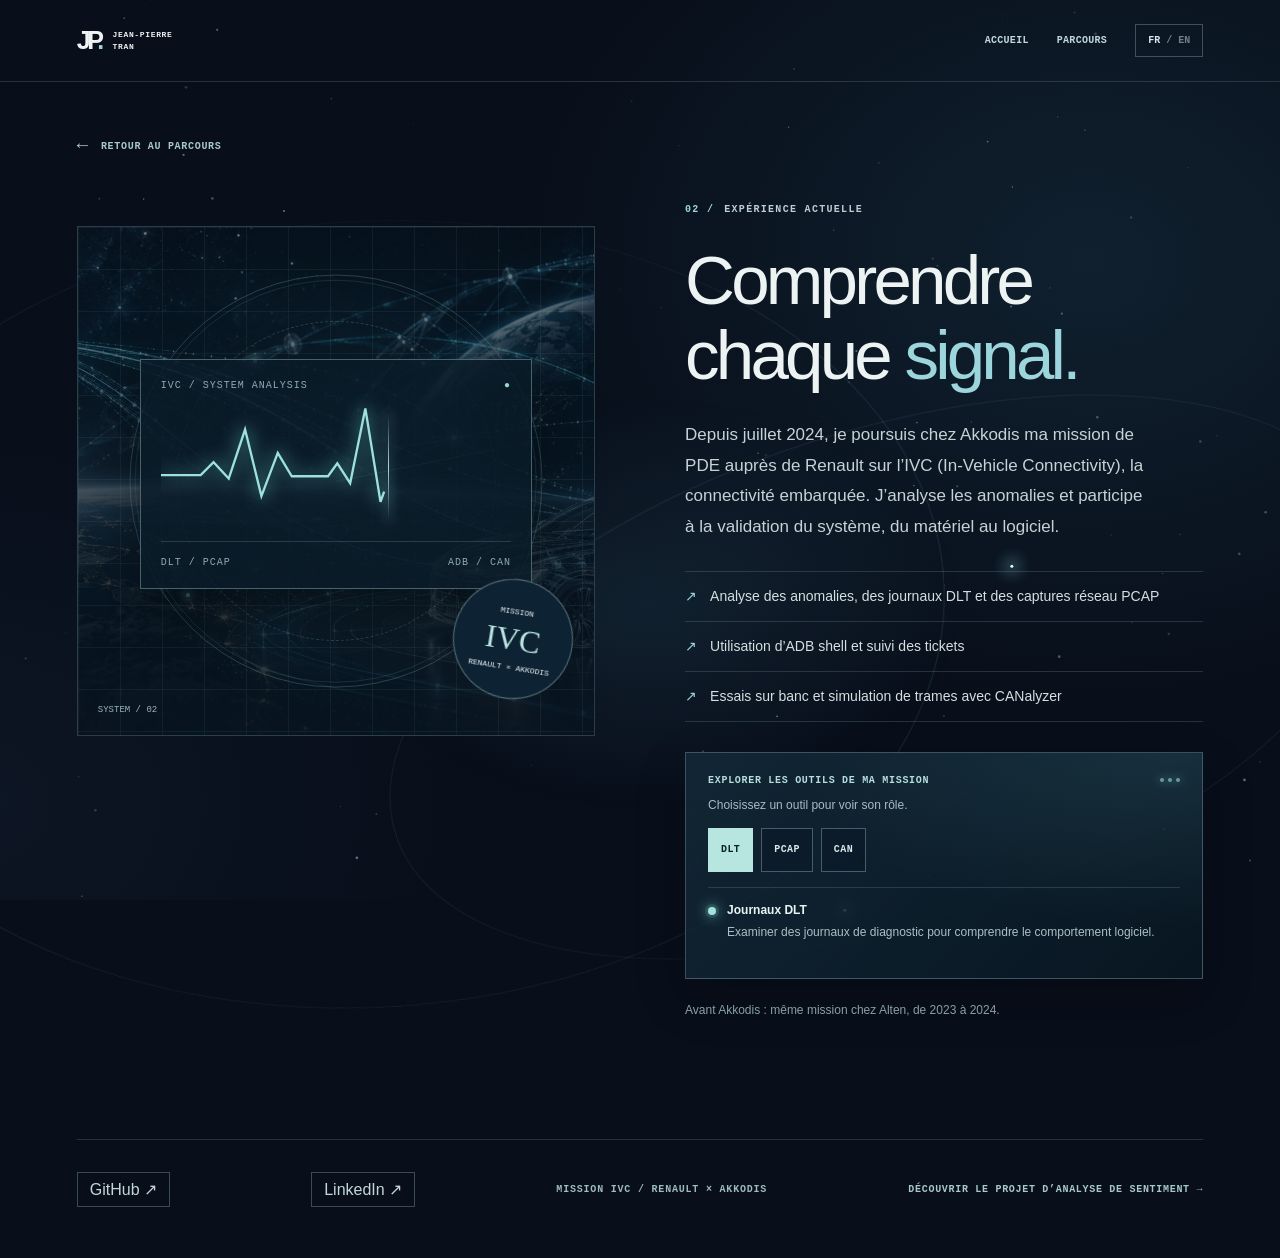
==== commit afc6d6f0: "Ajout LinkedIn dans les 4 footers + sameAs JSON-LD, footers flex-wrap, bump bundles v=2" ====
--- a/experience.html
+++ b/experience.html
@@ -1,4 +1,4 @@
 <!doctype html>
-<html lang="fr"><head><meta charset="utf-8"><meta name="viewport" content="width=device-width,initial-scale=1"><meta name="theme-color" content="#080e1a"><meta name="description" content="Mission PDE IVC chez Renault via Akkodis : connectivité embarquée, diagnostic, analyse de logs et validation système."><link rel="icon" href="favicon.svg" type="image/svg+xml"><link rel="icon" href="favicon.ico" sizes="16x16 32x32 48x48"><link rel="apple-touch-icon" href="apple-touch-icon.png"><link rel="canonical" href="https://www.jeanpierre-tran.com/experience.html"><meta property="og:type" content="website"><meta property="og:site_name" content="Jean-Pierre Tran"><meta property="og:title" content="Mission IVC · Jean-Pierre Tran"><meta property="og:description" content="Mission PDE IVC chez Renault via Akkodis : connectivité embarquée, diagnostic, analyse de logs et validation système."><meta property="og:url" content="https://www.jeanpierre-tran.com/experience.html"><meta property="og:image" content="https://www.jeanpierre-tran.com/og-image.jpg"><meta property="og:image:width" content="1200"><meta property="og:image:height" content="630"><meta property="og:locale" content="fr_FR"><meta name="twitter:card" content="summary_large_image"><meta name="twitter:title" content="Mission IVC · Jean-Pierre Tran"><meta name="twitter:description" content="Mission PDE IVC chez Renault via Akkodis : connectivité embarquée, diagnostic, analyse de logs et validation système."><meta name="twitter:image" content="https://www.jeanpierre-tran.com/og-image.jpg"><title>Mission IVC · Jean-Pierre Tran</title><link rel="preload" href="fonts/dm-sans-latin.woff2" as="font" type="font/woff2" crossorigin><link rel="preload" href="fonts/manrope-latin.woff2" as="font" type="font/woff2" crossorigin><link rel="stylesheet" href="assets/detail.css?v=1"></head>
+<html lang="fr"><head><meta charset="utf-8"><meta name="viewport" content="width=device-width,initial-scale=1"><meta name="theme-color" content="#080e1a"><meta name="description" content="Mission PDE IVC chez Renault via Akkodis : connectivité embarquée, diagnostic, analyse de logs et validation système."><link rel="icon" href="favicon.svg" type="image/svg+xml"><link rel="icon" href="favicon.ico" sizes="16x16 32x32 48x48"><link rel="apple-touch-icon" href="apple-touch-icon.png"><link rel="canonical" href="https://www.jeanpierre-tran.com/experience.html"><meta property="og:type" content="website"><meta property="og:site_name" content="Jean-Pierre Tran"><meta property="og:title" content="Mission IVC · Jean-Pierre Tran"><meta property="og:description" content="Mission PDE IVC chez Renault via Akkodis : connectivité embarquée, diagnostic, analyse de logs et validation système."><meta property="og:url" content="https://www.jeanpierre-tran.com/experience.html"><meta property="og:image" content="https://www.jeanpierre-tran.com/og-image.jpg"><meta property="og:image:width" content="1200"><meta property="og:image:height" content="630"><meta property="og:locale" content="fr_FR"><meta name="twitter:card" content="summary_large_image"><meta name="twitter:title" content="Mission IVC · Jean-Pierre Tran"><meta name="twitter:description" content="Mission PDE IVC chez Renault via Akkodis : connectivité embarquée, diagnostic, analyse de logs et validation système."><meta name="twitter:image" content="https://www.jeanpierre-tran.com/og-image.jpg"><title>Mission IVC · Jean-Pierre Tran</title><link rel="preload" href="fonts/dm-sans-latin.woff2" as="font" type="font/woff2" crossorigin><link rel="preload" href="fonts/manrope-latin.woff2" as="font" type="font/woff2" crossorigin><link rel="stylesheet" href="assets/detail.css?v=2"></head>
 <a class="skip-link" href="#main" data-fr="Aller au contenu" data-en="Skip to content">Aller au contenu</a><body class="detail-page" data-title-fr="Mission IVC · Jean-Pierre Tran" data-title-en="IVC assignment · Jean-Pierre Tran"><header class="detail-header"><a class="logo" data-home href="index.html#top"><span class="logo-mark">JP<span>.</span></span><span class="logo-name">JEAN-PIERRE<br>TRAN</span></a><nav class="detail-nav" aria-label="Navigation des pages"><a class="detail-home" data-home href="index.html#top" data-fr="ACCUEIL" data-en="HOME">ACCUEIL</a><a data-journey href="index.html#parcours" data-fr="PARCOURS" data-en="JOURNEY">PARCOURS</a><button class="detail-lang" id="language" type="button" aria-label="FR / EN — Switch to English">FR <span>/ EN</span></button></nav></header>
-<main id="main"><div class="detail-top"><a class="detail-back" data-journey href="index.html#parcours"><span aria-hidden="true">←</span><strong data-fr="Retour au parcours" data-en="Back to my journey">Retour au parcours</strong></a></div><section id="experience" class="section experience"><div class="section-inner exp-grid"><div class="exp-art reveal"><div class="exp-gridlines"></div><div class="exp-orbit orbit-a"></div><div class="exp-orbit orbit-b"></div><div class="signal-panel"><div class="signal-top"><span>IVC / SYSTEM ANALYSIS</span><span>●</span></div><div class="signal-screen"><svg viewBox="0 0 300 130" preserveAspectRatio="none" fill="none"><path d="M0 72 H34 L45 61 L58 75 L72 33 L86 90 L100 53 L112 73 H143 L151 62 L162 79 L175 15 L188 95 L202 55 L213 72 H245 L255 59 L266 77 L279 49 L290 72 H300" stroke="currentColor" stroke-width="2"/></svg></div><div class="signal-bottom"><span>DLT / PCAP</span><span>ADB / CAN</span></div></div><div class="exp-tag"><span data-fr="MISSION" data-en="ASSIGNMENT">MISSION</span><strong>IVC</strong><span>RENAULT × AKKODIS</span></div><div class="coordinate">SYSTEM / 02</div></div><div class="exp-copy reveal"><div class="eyebrow"><span class="section-number">02 /</span><span data-fr="EXPÉRIENCE ACTUELLE" data-en="CURRENT EXPERIENCE">EXPÉRIENCE ACTUELLE</span></div><h1 data-fr="Comprendre<br>chaque <em>signal.</em>" data-en="Understand<br>every <em>signal.</em>">Comprendre<br>chaque <em>signal.</em></h1><p class="lead" data-fr="Depuis juillet 2024, je poursuis chez Akkodis ma mission de PDE auprès de Renault sur l’IVC (In-Vehicle Connectivity), la connectivité embarquée. J’analyse les anomalies et participe à la validation du système, du matériel au logiciel." data-en="Since July 2024, I have continued my PDE assignment with Renault through Akkodis, working on in-vehicle connectivity (IVC). I investigate issues and contribute to system validation across hardware and software.">Depuis juillet 2024, je poursuis chez Akkodis ma mission de PDE auprès de Renault sur l’IVC (In-Vehicle Connectivity), la connectivité embarquée. J’analyse les anomalies et participe à la validation du système, du matériel au logiciel.</p><ul class="exp-list"><li data-fr="Analyse des anomalies, des journaux DLT et des captures réseau PCAP" data-en="Investigating issues and analysing DLT logs and PCAP network captures">Analyse des anomalies, des journaux DLT et des captures réseau PCAP</li><li data-fr="Utilisation d’ADB shell et suivi des tickets" data-en="Using ADB shell and tracking issues through tickets">Utilisation d’ADB shell et suivi des tickets</li><li data-fr="Essais sur banc et simulation de trames avec CANalyzer" data-en="Test-bench work and frame simulation with CANalyzer">Essais sur banc et simulation de trames avec CANalyzer</li></ul><p class="exp-note" data-fr="Avant Akkodis : même mission chez Alten, de 2023 à 2024." data-en="Before Akkodis: same assignment at Alten, from 2023 to 2024.">Avant Akkodis : même mission chez Alten, de 2023 à 2024.</p></div></div></section></main><footer class="detail-footer"><a class="footer-social" href="https://github.com/jeanpierre8" target="_blank" rel="noopener noreferrer" aria-label="GitHub — jeanpierre8">GitHub ↗</a><span class="detail-footer-label">MISSION IVC / RENAULT × AKKODIS</span><a class="detail-back" href="projet.html" data-detail-link data-fr="Découvrir le projet d’analyse de sentiment →" data-en="Explore the sentiment analysis project →">Découvrir le projet d’analyse de sentiment →</a></footer><script src="assets/detail.js?v=1" defer></script></body></html>+<main id="main"><div class="detail-top"><a class="detail-back" data-journey href="index.html#parcours"><span aria-hidden="true">←</span><strong data-fr="Retour au parcours" data-en="Back to my journey">Retour au parcours</strong></a></div><section id="experience" class="section experience"><div class="section-inner exp-grid"><div class="exp-art reveal"><div class="exp-gridlines"></div><div class="exp-orbit orbit-a"></div><div class="exp-orbit orbit-b"></div><div class="signal-panel"><div class="signal-top"><span>IVC / SYSTEM ANALYSIS</span><span>●</span></div><div class="signal-screen"><svg viewBox="0 0 300 130" preserveAspectRatio="none" fill="none"><path d="M0 72 H34 L45 61 L58 75 L72 33 L86 90 L100 53 L112 73 H143 L151 62 L162 79 L175 15 L188 95 L202 55 L213 72 H245 L255 59 L266 77 L279 49 L290 72 H300" stroke="currentColor" stroke-width="2"/></svg></div><div class="signal-bottom"><span>DLT / PCAP</span><span>ADB / CAN</span></div></div><div class="exp-tag"><span data-fr="MISSION" data-en="ASSIGNMENT">MISSION</span><strong>IVC</strong><span>RENAULT × AKKODIS</span></div><div class="coordinate">SYSTEM / 02</div></div><div class="exp-copy reveal"><div class="eyebrow"><span class="section-number">02 /</span><span data-fr="EXPÉRIENCE ACTUELLE" data-en="CURRENT EXPERIENCE">EXPÉRIENCE ACTUELLE</span></div><h1 data-fr="Comprendre<br>chaque <em>signal.</em>" data-en="Understand<br>every <em>signal.</em>">Comprendre<br>chaque <em>signal.</em></h1><p class="lead" data-fr="Depuis juillet 2024, je poursuis chez Akkodis ma mission de PDE auprès de Renault sur l’IVC (In-Vehicle Connectivity), la connectivité embarquée. J’analyse les anomalies et participe à la validation du système, du matériel au logiciel." data-en="Since July 2024, I have continued my PDE assignment with Renault through Akkodis, working on in-vehicle connectivity (IVC). I investigate issues and contribute to system validation across hardware and software.">Depuis juillet 2024, je poursuis chez Akkodis ma mission de PDE auprès de Renault sur l’IVC (In-Vehicle Connectivity), la connectivité embarquée. J’analyse les anomalies et participe à la validation du système, du matériel au logiciel.</p><ul class="exp-list"><li data-fr="Analyse des anomalies, des journaux DLT et des captures réseau PCAP" data-en="Investigating issues and analysing DLT logs and PCAP network captures">Analyse des anomalies, des journaux DLT et des captures réseau PCAP</li><li data-fr="Utilisation d’ADB shell et suivi des tickets" data-en="Using ADB shell and tracking issues through tickets">Utilisation d’ADB shell et suivi des tickets</li><li data-fr="Essais sur banc et simulation de trames avec CANalyzer" data-en="Test-bench work and frame simulation with CANalyzer">Essais sur banc et simulation de trames avec CANalyzer</li></ul><p class="exp-note" data-fr="Avant Akkodis : même mission chez Alten, de 2023 à 2024." data-en="Before Akkodis: same assignment at Alten, from 2023 to 2024.">Avant Akkodis : même mission chez Alten, de 2023 à 2024.</p></div></div></section></main><footer class="detail-footer"><a class="footer-social" href="https://github.com/jeanpierre8" target="_blank" rel="noopener noreferrer" aria-label="GitHub — jeanpierre8">GitHub ↗</a><a class="footer-social" href="https://www.linkedin.com/in/jean-pierre-tran/" target="_blank" rel="noopener noreferrer" aria-label="LinkedIn — Jean-Pierre Tran">LinkedIn ↗</a><span class="detail-footer-label">MISSION IVC / RENAULT × AKKODIS</span><a class="detail-back" href="projet.html" data-detail-link data-fr="Découvrir le projet d’analyse de sentiment →" data-en="Explore the sentiment analysis project →">Découvrir le projet d’analyse de sentiment →</a></footer><script src="assets/detail.js?v=2" defer></script></body></html>
--- a/assets/detail.css
+++ b/assets/detail.css
@@ -1 +1 @@
-@keyframes story-glow{to{opacity:.28;scale:.75}}@keyframes story-result{0%{opacity:.4;transform:translateY(4px)}to{opacity:1;transform:none}}@keyframes xp-drift-one{to{transform:translate(32px,20px);opacity:1}}@keyframes xp-drift-two{to{transform:translate(-24px,-18px);opacity:.3}}@keyframes xp-twinkle{to{opacity:.15;scale:.5}}@keyframes xp-radar-pulse{0%{scale:.4;opacity:.7}to{scale:1.25;opacity:0}}@keyframes xp-radar-sweep{to{transform:rotate(360deg)}}@keyframes xp-meteor{0%,70%,to{opacity:0;transform:translate(-100px,-50px)}75%{opacity:.8}86%{opacity:0;transform:translate(260px,90px)}}@keyframes project-copy-arrive{0%{opacity:0;translate:0 10px}to{opacity:1;translate:0 0}}@keyframes project-card-arrive{0%{opacity:0;translate:0 12px;scale:.985}to{opacity:1;translate:0 0;scale:1}}@keyframes academic-orbit{to{rotate:360deg}}@keyframes academic-slow-orbit{to{rotate:360deg}}@keyframes project-glint{0%,8%{translate:0 0;opacity:0}14%{opacity:.85}40%,to{translate:210px -66px;opacity:0}}:root{--bg:#080e1a;--panel:#101b2a;--line:#a5c4cf30;--text:#edf2f2;--muted:#a3b3bd;--accent:#9cd5dc;--coral:#e8ac91}*{box-sizing:border-box}body{margin:0;color:var(--text);background:var(--bg);font-family:"DM Sans",sans-serif;overflow-x:hidden;min-height:100vh;background:#080e1a;color:#edf2f2;isolation:isolate}a{color:inherit;text-decoration:none}button{font:inherit}h1,h3,p{margin-top:0}h1,h2,h3{font-family:Manrope,sans-serif;letter-spacing:-.055em;font-weight:500}h1 em,h2 em,h3 em{font-style:normal;font-weight:400}.logo,.nav{display:flex;align-items:center}.nav{position:absolute;top:0;left:0;right:0;height:88px;padding:0 6%;justify-content:space-between;z-index:20;border-bottom:1px solid #b4d1dc2d}.logo{gap:12px}.logo-mark{font:800 25px Manrope,sans-serif;letter-spacing:-.14em}.logo-mark span,.nav nav a:hover,h1 em,h2 em,h3 em{color:var(--accent)}.logo-name{font:700 8px/1.5"Space Mono",monospace;letter-spacing:.08em}.nav nav,.nav-end{display:flex;align-items:center}.nav nav{gap:35px;font-size:12px;color:#dce4e5}.nav-end{gap:24px}.nav-end button{border:0;background:0 0;color:#fff;font:700 10px"Space Mono",monospace;cursor:pointer}.nav-end button span{opacity:.43}.nav-contact{padding:13px 18px;border:1px solid #c7dce06b;font-size:11px;font-weight:700;transition:background .2s}.nav-contact:hover{background:#ffffff18}.hero{position:relative;min-height:760px;height:100svh;max-height:1200px;overflow:hidden;background:#091420}.hero-picture{position:absolute;inset:-3%;transform:translateY(var(--offset,0px)) scale(1.03);will-change:transform}.hero-shade,.hero-stars{position:absolute;inset:0}.hero-shade{background:linear-gradient(90deg,rgba(5,10,20,.98)0,rgba(6,12,23,.83) 33%,rgba(6,12,23,.12) 80%),linear-gradient(0deg,#080e1a 0,transparent 27%)}.hero-stars{opacity:.3;background-image:radial-gradient(#fff 1px,transparent 1px),radial-gradient(#b0e3f1 .7px,transparent 1px);background-size:149px 137px,97px 111px;background-position:15px 25px,50px 50px;mask-image:linear-gradient(90deg,transparent,#000)}.hero-inner{position:relative;z-index:2;padding:clamp(155px,24vh,270px) 6%0;max-width:900px}.eyebrow{display:flex;align-items:center;gap:10px;font:700 10px"Space Mono",monospace;letter-spacing:.13em;color:#bccfd2}.spark-dot{width:7px;height:7px;border-radius:50%;background:var(--accent);box-shadow:0 0 12px var(--accent)}.hero-bottom i,.section-number{color:var(--accent)}.hero h1{font-size:clamp(58px,6.1vw,96px);line-height:1.04;margin:30px 0 25px}.hero-inner>p{font-size:16px;line-height:1.8;color:#c3d0d3;max-width:475px}.hero-actions{display:flex;gap:25px;align-items:center;margin-top:35px}.button{display:inline-flex;align-items:center;justify-content:space-between;gap:30px;padding:17px 20px;font-size:12px;font-weight:700;transition:transform .2s,background .2s}.button:hover{transform:translateY(-3px)}.primary{background:#c2e7e5;color:#0a1b22}.primary:hover{background:#e2faf5}.subtle{padding-left:0;color:#d4e7e8}.hero-bottom,.hero-index{position:absolute;right:6%;z-index:3;font:9px"Space Mono",monospace}.hero-bottom{left:6%;bottom:36px;display:flex;justify-content:space-between;color:#bed0d2;letter-spacing:.12em}.hero-bottom i{font-style:normal;padding:0 5px}.hero-index{top:52%;writing-mode:vertical-rl;color:#c3d7d9}.section{position:relative;padding:150px 0}.section-inner{width:min(1320px,88%);margin:auto;position:relative;z-index:2}.journey-heading,.section-top{display:grid;grid-template-columns:1fr 1fr;gap:10%;align-items:end}h2{font-size:clamp(48px,5.4vw,82px);line-height:1.08;margin:28px 0 0}.lead,.section-lead{font-size:17px;line-height:1.8;color:var(--muted);max-width:470px}.section-lead{margin:0 0 4px}.expertise{background:#0b1320}.expertise:before,.journey-section:before{content:"";position:absolute;inset:0;opacity:.35;background:radial-gradient(ellipse at 75%0,#30576650,transparent 48%)}.expertise-grid{display:grid;grid-template-columns:repeat(3,1fr);border:1px solid var(--line);margin-top:75px}.expertise-item{padding:29px 30px 34px;min-height:425px;border-right:1px solid var(--line);background:#0e1a29a8;transition:background .3s}.expertise-item:last-child{border:0}.expertise-item:hover{background:#162b3d}.item-top,.project-card-bottom,.project-card-top,.signal-bottom,.signal-top{display:flex;justify-content:space-between;align-items:center;font:10px"Space Mono",monospace;letter-spacing:.1em;color:#8fa9b2}.item-symbol{color:#add9d8;font-size:21px}.item-art{height:130px;margin:22px 0 25px;position:relative;color:#8fd0d5;overflow:hidden}.data-art{display:flex;align-items:end;gap:12px;padding:10px 12px 15px}.data-art i{width:12%;border:1px solid #76b7bd83;background:linear-gradient(0deg,#589ba646,#aee2df16);height:34%}.data-art i:nth-child(2){height:58%}.data-art i:nth-child(3){height:44%}.data-art i:nth-child(4){height:78%}.data-art i:nth-child(5){height:61%}.art-line{position:absolute;left:0;right:0;bottom:14px;height:1px;background:#9bd1d155}.orbit-art i{position:absolute;left:50%;top:50%;border:1px solid #76b8c36c;border-radius:50%;width:190px;height:65px;transform:translate(-50%,-50%) rotate(0deg)}.orbit-art i:nth-child(2){transform:translate(-50%,-50%) rotate(60deg)}.orbit-art i:nth-child(3){transform:translate(-50%,-50%) rotate(-60deg)}.orbit-art b{position:absolute;left:50%;top:50%;width:12px;height:12px;border-radius:50%;background:#b6e6e1;transform:translate(-50%,-50%);box-shadow:0 0 28px #a5dfe0}.wave-art{display:grid;place-items:center}.wave-art svg{width:100%;overflow:visible;filter:drop-shadow(0 0 6px #75bfc488)}.expertise-item h3{font-size:27px;margin-bottom:13px}.expertise-item p{color:#a6b8bf;font-size:14px;line-height:1.65;min-height:70px}.expertise-item small{font:9px/1.8"Space Mono",monospace;letter-spacing:.04em;color:#8ab1b7}.interlude{height:clamp(400px,65vh,700px);position:relative;overflow:hidden;background:#09111f}.planet-horizon{position:absolute;inset:-20%0;background:radial-gradient(ellipse 80% 60%at 50% 105%,#b2d9d1 0,#3a7986 4%,#1a3c50 8%,#0c1a2a 23%,#080f1c 47%,transparent 48%);transform:translateY(var(--offset,0px));filter:drop-shadow(0-20px 65px #75b5bf33)}.orbit-ring{position:absolute;left:50%;top:72%;width:120%;height:40%;border:1px solid #abdce12c;border-radius:50%;transform:translate(-50%,-50%) rotate(-7deg)}.ring-two{width:95%;height:30%;transform:translate(-50%,-50%) rotate(8deg)}.interlude-copy{position:absolute;left:6%;right:6%;bottom:35px;display:flex;justify-content:space-between;align-items:center;font:9px"Space Mono",monospace;letter-spacing:.12em;color:#b9d2d4}.interlude-copy strong{font-weight:400}.experience{background:#0b1421}.exp-grid,.project-grid{display:grid;grid-template-columns:1fr 1fr;gap:9%;align-items:center}.exp-art{position:relative;min-height:510px;border:1px solid #8eb4bd3d;background:radial-gradient(circle at 50% 48%,#23485b,#0c1d2a 60%,#0c1522);overflow:hidden}.exp-gridlines{position:absolute;inset:0;background-image:linear-gradient(#8abcc014 1px,transparent 1px),linear-gradient(90deg,#8abcc014 1px,transparent 1px);background-size:42px 42px}.exp-orbit{position:absolute;left:50%;top:50%;width:80%;aspect-ratio:1;border:1px solid #84bbc344;border-radius:50%;transform:translate(-50%,-50%)}.orbit-b{width:62%;border-style:dashed}.signal-panel{position:absolute;z-index:2;left:12%;right:12%;top:26%;padding:20px;background:#0a1a27d9;border:1px solid #a2cbd067;box-shadow:0 20px 60px #0007}.signal-top span:last-child{color:#97d8c4}.signal-screen{height:150px;display:grid;place-items:center;color:#9de1da}.signal-screen svg{width:100%;height:100%;overflow:visible;filter:drop-shadow(0 0 9px #73e1d5)}.signal-bottom{border-top:1px solid #9ac7c931;padding-top:15px}.exp-tag,.project:before{position:absolute;border-radius:50%}.exp-tag{right:4%;bottom:7%;width:120px;height:120px;border:1px solid #c0e2df66;background:#0d2334;display:flex;flex-direction:column;align-items:center;justify-content:center;font:8px"Space Mono",monospace;gap:5px;transform:rotate(9deg);z-index:4}.exp-tag strong{font:500 32px Manrope;color:#bce5e1}.coordinate,.pills span{font:9px"Space Mono",monospace}.coordinate{position:absolute;bottom:20px;left:20px;color:#9bb5bf}.exp-copy .lead,.project-copy .lead{margin:28px 0}.exp-list{padding:0;list-style:none;border-top:1px solid var(--line)}.exp-list li,.timeline article{border-bottom:1px solid var(--line)}.exp-list li{padding:14px 0;font-size:14px;line-height:1.5;color:#d3dfe0}.exp-list li:before{content:"↗";margin-right:13px;color:var(--accent)}.exp-note{font-size:12px;color:#8fa8b2;margin-top:25px}.project{background:#101e2c;overflow:hidden}.project:before{content:"";width:850px;height:850px;right:-20%;top:-50%;background:radial-gradient(circle,#34657b80,transparent 65%)}.pills{display:flex;flex-wrap:wrap;gap:8px;margin-top:30px}.pills span{padding:9px 11px;border:1px solid #9ec4ca55;letter-spacing:.05em;color:#c0d5d6}.project-art{height:500px;position:relative;display:grid;place-items:center}.project-orbit{position:absolute;width:90%;aspect-ratio:1;border:1px solid #a6dce035;border-radius:50%;box-shadow:0 0 0 35px #ffffff05,0 0 0 70px #ffffff04}.project-card{width:76%;height:300px;position:relative;background:linear-gradient(135deg,#1e3949,#0b1828);border:1px solid #a6dce25b;box-shadow:0 30px 70px #0006;padding:25px;transform:rotate(-3deg);display:flex;flex-direction:column;justify-content:space-between}.project-card-body p{font:400 clamp(22px,2.3vw,36px)/1.3 Manrope,sans-serif;letter-spacing:-.035em;margin:0;color:#e9f0ed}.quote-mark{font:60px Georgia;color:#a8dedd;line-height:.5}.project-card-bottom{border-top:1px solid var(--line);padding-top:15px}.project-star{position:absolute;right:3%;top:10%;font-size:70px;color:#a7dbd5}.journey-section{background:#0b1320}.journey-heading{position:relative}.timeline{margin-top:75px;border-top:1px solid var(--line)}.timeline article{display:grid;grid-template-columns:25% 1fr auto;gap:5%;padding:25px 0;align-items:start}.timeline article>span{font:10px"Space Mono",monospace;letter-spacing:.05em;color:#96b3bc;padding-top:8px}.timeline h3{font-size:24px;margin-bottom:8px}.timeline p{font-size:13px;color:#9db0b7;margin:0;line-height:1.6}.timeline b{font-size:18px;font-weight:400;color:#81b4bb}.closing{min-height:720px;padding:160px 6% 30px;position:relative;overflow:hidden;background:#091522}.closing-glow{position:absolute;inset:0;background:radial-gradient(ellipse at 50% 100%,#6a9fa150,#1b3d4c33 35%,transparent 65%)}.closing-orbit{position:absolute;left:50%;top:70%;width:90%;height:60%;border:1px solid #8ec6cc30;border-radius:50%;transform:translate(-50%,-50%) rotate(-8deg)}.orbit-y{width:68%;height:45%;transform:translate(-50%,-50%) rotate(12deg)}.closing-copy{position:relative;z-index:2;max-width:850px;margin:auto;text-align:center}.closing-copy .eyebrow{justify-content:center}.closing h2{font-size:clamp(49px,6.2vw,94px)}.closing-copy p{max-width:500px;margin:28px auto 35px;line-height:1.7;color:#afc2c8}.footer-line{position:relative;z-index:2;margin-top:155px;display:flex;justify-content:space-between;align-items:center;padding-top:24px;border-top:1px solid var(--line);font:11px"Space Mono",monospace;letter-spacing:.08em;color:#a3b9bf}.footer-logo{font:700 16px Manrope,sans-serif;color:#fff}.footer-logo span{color:var(--accent)}.reveal{opacity:1;transform:none;transition:opacity .8s ease,transform .8s ease}.reveal.reveal-pending:not(.visible):not(:focus-within){opacity:0;transform:translateY(28px)}.reveal.visible,.reveal:focus-within{opacity:1;transform:none}a:focus-visible,button:focus-visible{outline:3px solid #a0d8dc;outline-offset:4px}@media (max-width:800px){.nav{height:70px;padding:0 6%}.nav nav{display:none}.nav-end{gap:12px}.nav-contact{padding:10px}.hero{height:100svh;min-height:690px}.hero-picture{background-position:60%center}.hero-shade{background:linear-gradient(0deg,#080e1a 0,#080e1ac7 40%,#080e1a25 100%),linear-gradient(90deg,#080e1a60,transparent)}.hero-inner{padding:160px 6%0}.hero h1{font-size:clamp(48px,10vw,72px)}.hero-inner>p{font-size:14px;max-width:360px}.hero-bottom,.timeline article>span{font-size:8px}.hero-bottom>span:first-child{display:none}.hero-index{display:none}.section{padding:95px 0}.exp-grid,.journey-heading,.project-grid,.section-top{grid-template-columns:1fr;gap:35px}.lead,.section-lead{font-size:15px}.expertise-grid{grid-template-columns:1fr;margin-top:45px}.expertise-item{min-height:0;border-right:0;border-bottom:1px solid var(--line);padding:25px}.expertise-item p{min-height:0}.item-art{height:90px;margin:16px 0}.exp-art{min-height:390px;order:2}.project-art{height:370px}.project-card{height:260px}.timeline{margin-top:45px}.timeline article{grid-template-columns:30% 1fr auto;gap:5%}.timeline h3{font-size:20px}.closing{min-height:650px;padding:125px 6% 25px}.footer-line{margin-top:130px;font-size:10px;gap:10px}}@media (prefers-reduced-motion:reduce){html{scroll-behavior:auto}.hero-picture,.planet-horizon{transform:none!important}.reveal{opacity:1;transform:none}.button{transition:none}.reveal.reveal-pending:not(.visible){opacity:1;transform:none;transition:none}}.reveal.reveal-pending:focus-within{transition:none}.skip-link{position:absolute;left:-9999px;top:0;z-index:100;background:#c2e7e5;color:#0a1b22;padding:14px 20px;font:700 13px"DM Sans",sans-serif}.skip-link:focus{left:12px;top:12px;outline:3px solid #a0d8dc;outline-offset:2px}.footer-social{color:#c3d7d9;border:1px solid #99c9d055;padding:7px 12px;transition:background .2s,color .2s;white-space:nowrap}.footer-social:hover{background:#ffffff18;color:#fff}.detail-page h1{font-size:clamp(48px,5.4vw,82px);line-height:1.08;margin:28px 0 0}.story-tool{margin-top:28px}.story-demo,.story-tool{position:relative;padding:20px 22px 19px;border:1px solid #95c6cf55;background:linear-gradient(135deg,#132a39d9,#091722e8);box-shadow:0 18px 48px #0003;overflow:hidden;isolation:isolate;color:#e2eeee}.story-demo:before,.story-tool:before{content:"";position:absolute;inset:0;z-index:-1;pointer-events:none;background:radial-gradient(ellipse at 95%0,#77d5e61d,transparent 55%)}.story-top{display:flex;align-items:center;justify-content:space-between;gap:12px}.story-kicker{font:700 10px/1.5"Space Mono",monospace;letter-spacing:.07em;text-transform:uppercase;color:#b6dedd}.story-indicator{display:flex;gap:4px}.story-indicator i{display:block;width:4px;height:4px;border-radius:50%;background:#94d4d0;box-shadow:0 0 8px #8de2df;animation:story-glow 2.6s ease-in-out infinite alternate}.story-indicator i:nth-child(2){animation-delay:-.8s}.story-indicator i:nth-child(3){animation-delay:-1.7s}.story-hint{font-size:12px;line-height:1.55;color:#a7bcc2;margin:8px 0 14px}.story-controls,.story-samples{display:flex;gap:8px;flex-wrap:wrap}.story-controls button{letter-spacing:.04em}.story-controls button,.story-samples button{cursor:pointer;border:1px solid #8bb5bd70;border-radius:0;background:#0a1a28b8;color:#d9e9e9;padding:8px 12px;font:700 10px/1.4"Space Mono",monospace;transition:color .2s,background .2s,border-color .2s}.story-controls button:hover,.story-samples button:hover{border-color:#b9f4ec;background:#1d4050}.story-controls button[aria-pressed=true],.story-samples button[aria-pressed=true]{color:#092027;background:#b7e5df;border-color:#b7e5df}.detail-page #experience .story-controls button:focus-visible,.story-controls button:focus-visible,.story-samples button:focus-visible{outline:3px solid #f3d0a8;outline-offset:3px}.story-tool-result{display:flex;gap:11px;margin-top:15px;padding-top:14px;border-top:1px solid #94b8bf33;min-height:72px}.story-pulse{flex:none;width:8px;height:8px;border-radius:50%;margin-top:5px;background:#9ee4db;box-shadow:0 0 0 3px #9ee4db20,0 0 14px #8fece3}.story-tool-result strong{display:block;font:700 12px/1.4"DM Sans",sans-serif;color:#e8f4f2}.story-tool-result p{font-size:12px;line-height:1.55;color:#abc0c5;margin:4px 0 0}.story-demo{margin-top:30px}.story-demo-index{font:10px"Space Mono",monospace;color:#7ea9b2}.story-samples button{font-family:"DM Sans",sans-serif;font-size:11px;letter-spacing:0}.story-demo-result{margin-top:14px;border:1px solid #8cbcc333;background:#061520a6;padding:13px 15px}.story-sentence{font:500 14px/1.5"DM Sans",sans-serif;color:#eef8f5;margin:0 0 12px}.story-answer{display:flex;gap:12px;align-items:center;justify-content:space-between;border-top:1px solid #8cbcc333;padding-top:10px}.story-answer-label{font:9px/1.5"Space Mono",monospace;letter-spacing:.04em;color:#a2bac0}.story-answer strong{font:700 10px/1.2"Space Mono",monospace;letter-spacing:.05em;text-transform:uppercase;padding:6px 9px;background:#4e9c9060;color:#cff7e9}.story-demo[data-selected=negative] .story-answer strong{background:#a76e5866;color:#ffdfc6}.story-note{font-size:11px;line-height:1.45;color:#9eb3ba;margin:12px 0 0}.story-demo[data-selected=negative] .story-answer strong,.story-demo[data-selected=positive] .story-answer strong{animation:story-result .35s ease both}@media (max-width:800px){.story-demo,.story-tool{padding:17px;margin-top:23px}.story-controls button,.story-samples button{min-height:40px}}@media (prefers-reduced-motion:reduce){.story-demo .story-answer strong,.story-indicator i{animation:none!important}.story-controls button,.story-samples button{transition:none}}.project-card-body p{clip-path:none!important;clip-path:inset(0 0 calc((1 - var(--sm-project,1))*100%)0)}.xp-route{display:none}.detail-page #experience .story-controls button{min-width:44px;min-height:44px;touch-action:manipulation}.detail-page #experience .story-controls button:active{color:#fff;background:#315f6b;border-color:#d6fffa;transition:none}.detail-page #experience .story-controls button[aria-pressed=true]:active{color:#092027;background:#d4fff6;border-color:#d4fff6}.detail-page #experience .story-indicator i{animation:none;opacity:.65}@media (prefers-reduced-motion:no-preference){.detail-page #experience .story-controls button:active{transform:scale(.98)}}.expertise-item{position:relative;isolation:isolate;overflow:hidden}.xp-card-light{z-index:-1;opacity:var(--xp-glow,0);background:radial-gradient(circle 170px at var(--xp-mouse-x,50%) var(--xp-mouse-y,50%),#7be4e52c,transparent 75%);transition:opacity .4s}.xp-card-light,.xp-satellites{position:absolute;inset:0;pointer-events:none}.xp-satellites i{position:absolute;width:4px;height:4px;border-radius:50%;background:#c6fffa;box-shadow:0 0 9px 2px #8de8e9aa;opacity:.65}.xp-satellites i:nth-child(1){top:18%;left:18%;animation:xp-drift-one 5s ease-in-out infinite alternate}.xp-satellites i:nth-child(2){top:60%;left:75%;width:3px;height:3px;animation:xp-drift-two 6s ease-in-out infinite alternate}.xp-satellites i:nth-child(3){top:28%;left:55%;width:2px;height:2px;animation:xp-twinkle 2.6s ease-in-out infinite alternate}.closing:not(.xp-active) .xp-closing-stars *,.experience:not(.xp-active) .xp-radar *,.expertise:not(.xp-active) .xp-satellites i{animation-play-state:paused}.xp-radar{position:absolute;inset:0;overflow:hidden;pointer-events:none;z-index:1;opacity:.7}.xp-radar-ring,.xp-radar-sweep{position:absolute;left:50%;top:50%}.xp-radar-ring{width:78%;aspect-ratio:1;border:1px solid #90d8dc30;border-radius:50%;translate:-50% -50%}.xp-radar-ring.a{animation:xp-radar-pulse 5s linear infinite}.xp-radar-ring.b{animation:xp-radar-pulse 5s linear -2.5s infinite}.xp-radar-sweep{width:40%;height:1px;transform-origin:left;background:linear-gradient(90deg,#b1f5ebbb,transparent);rotate:var(--xp-spin,0deg);filter:drop-shadow(0 0 7px #82d5cf);animation:xp-radar-sweep 12s linear infinite}.xp-radar-point{position:absolute;width:4px;height:4px;background:#caf8f3;border-radius:50%;box-shadow:0 0 9px 2px #95ded3;animation:xp-twinkle 2s ease-in-out infinite alternate}.xp-radar-point.p1{top:26%;left:34%}.xp-radar-point.p2{top:67%;left:77%;animation-delay:-.8s}.xp-radar-point.p3{top:72%;left:21%;animation-delay:-1.5s}.xp-project-orbit{position:absolute;inset:0;pointer-events:none;z-index:0}.xp-project-halo{left:50%;top:50%;width:90%;aspect-ratio:1;border:1px dashed #a7edf035;translate:-50% -50%;rotate:var(--xp-spin,0deg)}.xp-closing-stars i,.xp-comet,.xp-project-halo,.xp-route span{position:absolute;border-radius:50%}.xp-comet{top:15%;left:14%;width:7px;height:7px;background:#e5ffff;box-shadow:0 0 12px 4px #94e7e5;transform:translate(var(--xp-drift,0px),var(--xp-rise,0px))}.xp-comet:before{content:"";position:absolute;right:3px;top:3px;width:55px;height:1px;background:linear-gradient(90deg,transparent,#b8ece9)}.xp-comet.b{top:75%;left:76%;scale:.7;transform:translate(calc(var(--xp-drift,0px)*-1),calc(var(--xp-rise,0px)*-1)) rotate(180deg)}.xp-closing-stars,.xp-route{position:absolute;pointer-events:none}.xp-route{left:27%;top:0;bottom:0;width:1px;z-index:3}.xp-route span{left:-4px;top:calc(var(--xp-route-progress,0)*100%);width:9px;height:9px;background:#e4ffff;box-shadow:0 0 9px 3px #8ed9dc,0 0 24px 8px #76c5d779;transition:top .12s linear}.xp-route span:after{content:"";position:absolute;left:4px;bottom:8px;width:1px;height:40px;background:linear-gradient(transparent,#b7e6e6)}.xp-closing-stars{inset:0;overflow:hidden}.xp-closing-stars i{left:var(--x);top:var(--y);width:3px;height:3px;background:#d2ffff;box-shadow:0 0 8px 2px #90dce2;animation:xp-twinkle 3s ease-in-out infinite alternate}.xp-closing-stars i:nth-child(1){--x:12%;--y:25%}.xp-closing-stars i:nth-child(2){--x:27%;--y:16%;animation-delay:-1s}.xp-closing-stars i:nth-child(3){--x:72%;--y:22%;animation-delay:-2s}.xp-closing-stars i:nth-child(4){--x:87%;--y:43%;animation-delay:-.6s}.xp-closing-stars i:nth-child(5){--x:16%;--y:66%;animation-delay:-1.7s}.xp-closing-stars i:nth-child(6){--x:81%;--y:75%;animation-delay:-2.4s}.xp-closing-stars span{position:absolute;top:12%;left:18%;width:130px;height:1px;rotate:-18deg;background:linear-gradient(90deg,transparent,#d5ffff);opacity:0;animation:xp-meteor 9s ease-in infinite}@media (max-width:800px){.xp-route{left:32.5%}.xp-comet:before{width:35px}.xp-card-light{display:none}.xp-radar-sweep{width:36%}}@media (prefers-reduced-motion:reduce){.xp-card-light,.xp-closing-stars,.xp-project-orbit,.xp-radar,.xp-route,.xp-satellites{display:none!important}}.detail-page #experience .xp-radar-ring.a{animation-duration:8s}.detail-page #experience .xp-radar-ring.b{animation:none;scale:.85;opacity:.25}.detail-page #experience .xp-radar-point.p1{animation-duration:3.5s}.detail-page #experience .xp-radar-point.p2,.detail-page #experience .xp-radar-point.p3{animation:none;opacity:.45}.im-depth{position:absolute;inset:0;overflow:hidden;pointer-events:none;z-index:0;mask-image:linear-gradient(to bottom,transparent,#000 22%,#000 76%,transparent);-webkit-mask-image:linear-gradient(to bottom,transparent,#000 22%,#000 76%,transparent)}.im-ex-grid{position:absolute;top:6%;left:-15%;width:75%;height:72%;opacity:.21;background-image:linear-gradient(#8cccd43d 1px,transparent 1px),linear-gradient(90deg,#8cccd43d 1px,transparent 1px);background-size:76px 76px;transform:perspective(700px) rotateX(62deg) rotateZ(-15deg) translate3d(var(--im-x,0px),var(--im-y,0px),0);transform-origin:center;mask-image:radial-gradient(ellipse,#000 8%,transparent 70%)}.im-ex-beam{position:absolute;top:22%;right:-12%;width:70%;height:42%;background:linear-gradient(125deg,transparent 30%,#99e4e20d 48%,#d4ffff24 50%,#99e4e20a 52%,transparent 70%);transform:translate3d(var(--im-x,0px),var(--im-y,0px),0) rotate(-8deg)}.im-ex-constellation{position:absolute;right:8%;top:11%;width:25%;height:27%;border:1px solid #a5e4ee15;border-radius:50%;rotate:var(--im-angle,0deg)}.im-ex-constellation i{position:absolute;background:#c6faff;border-radius:50%;width:4px;height:4px;box-shadow:0 0 10px 2px #a1e5eb}.im-ex-constellation i:nth-child(1){left:8%;top:16%}.im-ex-constellation i:nth-child(2){left:65%;top:1%}.im-ex-constellation i:nth-child(3){left:95%;top:61%}.im-ex-constellation i:nth-child(4){left:30%;top:95%}.im-exp-ray{position:absolute;inset:0;background:radial-gradient(ellipse 35% 30%at var(--im-light,50%) 44%,#488ba327,transparent 70%);transform:translateY(var(--im-y,0px))}.im-exp-orbit,.im-exp-points i{position:absolute;border-radius:50%}.im-exp-orbit{left:-15%;top:5%;width:90%;height:80%;border:1px solid #88d4dc21;transform:translate3d(var(--im-x,0px),var(--im-y,0px),0) rotate(var(--im-angle,0deg))}.im-exp-orbit.b{left:30%;width:80%;height:50%;top:28%;border-color:#abdff017;transform:translate3d(var(--im-rev,0px),0,0) rotate(-18deg)}.im-exp-points i{top:20%;left:20%;width:5px;height:5px;background:#defeff;box-shadow:0 0 16px 3px #99e9ed;transform:translate3d(var(--im-x,0px),var(--im-y,0px),0)}.im-exp-points i:nth-child(2){left:80%;top:40%;width:3px;height:3px;transform:translate3d(var(--im-rev,0px),var(--im-y,0px),0)}.im-exp-points i:nth-child(3){left:67%;top:75%;width:3px;height:3px}.im-prism{position:absolute;right:8%;top:15%;width:42%;height:60%;border:1px solid #a4e3ea28;border-radius:50%;transform:translate3d(var(--im-x,0px),var(--im-y,0px),0) rotate(var(--im-angle,0deg))}.im-prism.b{right:15%;top:8%;width:30%;height:70%;transform:translate3d(var(--im-rev,0px),0,0) rotate(-34deg);border-color:#e7b7a128}.im-prism.c{right:0;top:30%;width:60%;height:30%;transform:translate3d(0,var(--im-y,0px),0) rotate(12deg)}.im-proj-rays{position:absolute;inset:0;background:radial-gradient(ellipse 40% 24%at var(--im-light,60%) 50%,#71bcd41a,transparent 72%)}.im-route{position:absolute;left:0;top:8%;width:100%;height:78%;overflow:visible;opacity:.4;transform:translate3d(var(--im-x,0px),var(--im-y,0px),0)}.im-route path{stroke:#9cdee3;stroke-width:1.5;stroke-dasharray:1500;stroke-dashoffset:calc((1 - var(--im-fill,1))*1500)}.im-route circle{fill:#d4ffff;filter:drop-shadow(0 0 8px #a1e5e8);opacity:var(--im-fill,1)}.im-contact-atmosphere{position:absolute;bottom:-40%;left:-15%;width:130%;height:70%;border-radius:50%;border:1px solid #a9e9e952;background:radial-gradient(ellipse at center top,#72bfc534,#11324316 38%,transparent 67%);box-shadow:0-20px 70px #71c9d019;transform:translateY(var(--im-y,0px))}.im-contact-crescent{position:absolute;right:12%;top:5%;width:20%;aspect-ratio:1;border-radius:50%;box-shadow:inset -2px 0 2px #c7efea55,8px 0 32px #9dd9d814;transform:translate3d(var(--im-x,0px),var(--im-rev,0px),0)}.im-contact-light{position:absolute;width:120px;height:2px;left:var(--im-light,50%);top:32%;background:linear-gradient(90deg,transparent,#cbfafa,transparent);box-shadow:0 0 18px #b4f5f0;transform:rotate(-22deg) translateY(var(--im-y,0px))}@media (max-width:800px){.im-ex-constellation{width:40%;right:-5%;top:10%}.im-exp-orbit{width:120%;left:-45%}.im-prism{width:70%;right:-20%}.im-route{opacity:.25}.im-contact-crescent{width:35%;right:0}.im-contact-light{width:70px}}@media (prefers-reduced-motion:reduce){.im-depth{display:none!important}}.data-art i{transform:scaleY(var(--sm-bar,1))!important;transform-origin:bottom;will-change:transform}.orbit-art b{box-shadow:0 0 calc(12px + var(--sm-ai,1)*25px) #a5dfe0;scale:calc(.75 + var(--sm-ai,1)*.25)}.signal-screen path,.wave-art path{stroke-dasharray:700;stroke-dashoffset:calc((1 - var(--sm-signal,1))*700)!important}.signal-screen{position:relative;overflow:hidden}.sm-project-glow,.sm-signal-scan{position:absolute;pointer-events:none}.sm-signal-scan{top:13%;bottom:13%;width:1px;left:calc(var(--sm-signal,1)*100%);background:linear-gradient(transparent,#b6eeec,transparent);box-shadow:0 0 12px #b6eeec;opacity:calc(4*var(--sm-signal,1)*(1 - var(--sm-signal,1)))}.sm-project-glow{left:8%;right:8%;bottom:0;height:1px;background:linear-gradient(90deg,transparent,#b9eeea,transparent);opacity:calc(4*var(--sm-project,1)*(1 - var(--sm-project,1)));transform:translateY(calc((1 - var(--sm-project,1))*-145px));box-shadow:0 0 15px #80dce0}.timeline,.timeline article{position:relative}.sm-timeline-track,.timeline article::before{position:absolute;left:27%;pointer-events:none}.sm-timeline-track{top:0;bottom:0;width:1px;background:#96d3d126}.sm-timeline-track::before{content:"";position:absolute;inset:0;background:linear-gradient(#b5e6e1,#719fac);transform-origin:top;transform:scaleY(var(--sm-track,1));box-shadow:0 0 10px #80cbc47a}.timeline article::before{content:"";top:36px;width:7px;height:7px;border-radius:50%;background:#b7e2df;box-shadow:0 0 10px #99dfdb;transform:translateX(-3px) scale(var(--sm-node,1));opacity:var(--sm-node,1)}@media (max-width:800px){.sm-timeline-track,.timeline article::before{left:32.5%}}@media (prefers-reduced-motion:reduce){.data-art i,.sm-timeline-track::before{transform:none!important}.orbit-art b{scale:1!important}.signal-screen path,.wave-art path{stroke-dashoffset:0!important}.project-card-body p{clip-path:none!important}.sm-project-glow,.sm-signal-scan{display:none}.timeline article::before{transform:translateX(-3px)!important;opacity:1!important}}.hs-layer{display:none;position:absolute;inset:0;overflow:hidden;pointer-events:none;contain:paint}@media (hover:hover) and (pointer:fine) and (prefers-reduced-motion:no-preference){.hs-layer{display:block;opacity:0;transition:opacity .45s ease;z-index:3}.hero.hs-active .hs-hero,.hs-active>.hs-layer{opacity:1}.hs-light{position:absolute;inset:0;background:radial-gradient(circle 230px at var(--hs-x,50%) var(--hs-y,50%),#94e7ef24 0%,#7bd1e711 34%,transparent 75%)}.hs-hero{z-index:1;mask-image:linear-gradient(to bottom,#000 0,#000 52%,transparent 100%);-webkit-mask-image:linear-gradient(to bottom,#000 0,#000 52%,transparent 100%)}.hs-hero .hs-light{background:radial-gradient(circle 300px at var(--hs-x,50%) var(--hs-y,45%),#b8eff014 0%,#77b9db0b 40%,transparent 75%)}.hs-arc{position:absolute;top:16%;right:-2%;width:53%;height:53%;border:1px solid #aadfeb48;border-radius:50%;transform:translate3d(var(--hs-shift-x,0px),var(--hs-shift-y,0px),0) perspective(900px) rotateX(var(--hs-tilt-x,0deg)) rotateY(var(--hs-tilt-y,0deg)) rotate(-18deg);transition:opacity .45s ease;box-shadow:0 0 30px #7fc6db0b}.hs-arc-b{top:24%;right:9%;width:40%;height:38%;border-color:#a2d7e333;transform:translate3d(calc(var(--hs-shift-x,0px)*-.75),calc(var(--hs-shift-y,0px)*-.75),0) perspective(900px) rotateX(var(--hs-tilt-x,0deg)) rotateY(var(--hs-tilt-y,0deg)) rotate(17deg)}.hs-card{z-index:1}.hs-card .hs-light{background:radial-gradient(circle 160px at var(--hs-x,50%) var(--hs-y,50%),#a8eff529 0%,#85d5df13 42%,transparent 75%)}.hs-orbit,.hs-orbit i{position:absolute;border-radius:50%}.hs-orbit{left:50%;top:32%;width:68%;height:27%;border:1px solid #a8e9e863;transform:translate(-50%,-50%) perspective(700px) rotateX(var(--hs-tilt-x,0deg)) rotateY(var(--hs-tilt-y,0deg)) rotate(-18deg);transition:border-color .3s;box-shadow:0 0 16px #7bd8e21a}.hs-orbit i{top:46%;left:0;width:4px;height:4px;background:#e9ffff;box-shadow:0 0 9px 2px #9aeeee}.hs-orbit i:last-child{left:auto;right:18%;top:4%;width:3px;height:3px}.hs-line{position:absolute;left:10%;right:10%;bottom:9%;height:1px;background:linear-gradient(90deg,transparent,#a4e8e8,transparent);transform:scaleX(.45);transition:transform .5s ease;opacity:.65}.hs-active>.hs-layer .hs-line{transform:scaleX(1)}.hs-project,.hs-signal{z-index:3}.hs-signal .hs-orbit{width:82%;height:62%;top:50%;border-color:#a3e1e34d}.hs-project .hs-orbit{width:90%;height:70%;top:50%;border-color:#a3e1e332}.hs-project .hs-light,.hs-signal .hs-light{background:radial-gradient(circle 180px at var(--hs-x,50%) var(--hs-y,50%),#a3edf21c 0%,transparent 75%)}.detail-page #experience .hs-signal{transition:opacity .18s ease-out}body:not(.detail-page) .hs-card,body:not(.detail-page) .hs-hero{transition:opacity .18s ease-out}}@media (prefers-reduced-motion:reduce){.hs-layer{display:none!important}}.cosmic-continuity,body:before{position:fixed;inset:0;z-index:-1;pointer-events:none}.cosmic-continuity{overflow:hidden;background:#080e1a;contain:strict}.cosmic-continuity::before{content:"";position:absolute;inset:-20%;background:radial-gradient(ellipse 45% 50%at var(--cosmos-x,75%) var(--cosmos-y,38%),rgba(42,93,114,.23),transparent 72%),radial-gradient(ellipse 40% 42%at var(--cosmos-x2,15%) var(--cosmos-y2,75%),rgba(51,81,111,.12),transparent 72%);will-change:background}.cosmic-continuity canvas{position:absolute;inset:0;width:100%;height:100%;opacity:.72}.closing,.experience,.expertise,.hero,.journey-section,.project{background:0 0}.hero-shade{-webkit-mask-image:linear-gradient(to bottom,#000 0,#000 48%,transparent 100%);mask-image:linear-gradient(to bottom,#000 0,#000 48%,transparent 100%)}@media (prefers-reduced-motion:reduce){.cosmic-continuity::before{will-change:auto}.cosmic-continuity canvas{opacity:.45}}.hero-picture{-webkit-mask-image:linear-gradient(to bottom,#000 0,#000 34%,transparent 78%);mask-image:linear-gradient(to bottom,#000 0,#000 34%,transparent 78%)}html{scroll-behavior:smooth}body:before{content:"";background:radial-gradient(ellipse at 75% 3%,#28506877,transparent 45%),radial-gradient(ellipse at 12% 86%,#18384a77,transparent 45%),radial-gradient(#b9e4ef70 .7px,transparent 1.4px);background-size:auto,auto,137px 149px;background-position:center,center,18px 7px}.detail-header{min-height:82px;border-bottom:1px solid #b4d1dc2d;display:flex;justify-content:space-between;align-items:center;gap:24px;padding:14px 6%;position:relative;z-index:5}.detail-header .logo{white-space:nowrap}.detail-lang,.detail-nav{font:700 10px"Space Mono",monospace}.detail-nav{display:flex;align-items:center;gap:28px;letter-spacing:.03em;color:#c2d7db}.detail-back:hover,.detail-nav a:hover{color:#fff}.detail-lang{cursor:pointer;color:#d6e7e9;background:0 0;border:1px solid #a5c4cf55;padding:10px 12px}.detail-lang span{opacity:.5}.detail-top{max-width:1320px;width:88%;margin:0 auto;padding-top:55px}.detail-back{display:inline-flex;gap:12px;align-items:center;font:700 10px"Space Mono",monospace;letter-spacing:.07em;text-transform:uppercase;color:#a7c8ce}.detail-back span{font-size:19px;line-height:1}.detail-page .section{background:0 0;padding:48px 0 110px;overflow:visible}.detail-footer,.detail-page .section-inner{width:min(1320px,88%)}.detail-page .reveal{opacity:1;transform:none}.detail-page .exp-grid,.detail-page .project-grid{align-items:start;gap:8%}.detail-page .exp-art{margin-top:22px}.detail-page .project-art{margin-top:20px}.detail-page h2{margin:20px 0 0}.detail-page .exp-copy .lead,.detail-page .project-copy .lead{font-size:17px;color:#c5d3d6}.detail-page .story-demo,.detail-page .story-tool{margin-top:30px}.detail-page .exp-note{margin-top:24px}.detail-page .exp-art:before{content:"";position:absolute;inset:0;background:linear-gradient(0deg,#07131ee6,#08192555),url(../connectivite.webp)center/cover no-repeat;opacity:.7;pointer-events:none}.detail-page .exp-gridlines,.detail-page .exp-orbit{z-index:1}.detail-footer{margin:auto;border-top:1px solid #a5c4cf30;padding:32px 0 50px;display:flex;justify-content:space-between;gap:25px;align-items:center}.detail-footer-label{font:700 10px"Space Mono",monospace;letter-spacing:.08em;color:#9ebbc1}.detail-page a:focus-visible,.detail-page button:focus-visible{outline:3px solid #bfe6e2;outline-offset:4px}@media (max-width:800px){.detail-header{min-height:70px;padding:12px 6%}.detail-nav{gap:12px}.detail-nav .detail-home{display:none}.detail-top{padding-top:34px}.detail-page .section{padding:34px 0 76px}.detail-page .exp-grid{display:flex;flex-direction:column-reverse;gap:40px}.detail-page .exp-art{order:0;min-height:350px;width:100%;margin:0}.detail-page .project-grid{gap:35px}.detail-page .project-art{height:340px;margin:0}.detail-page .exp-copy .lead,.detail-page .project-copy .lead{font-size:15px}.detail-footer{flex-direction:column;align-items:flex-start}.detail-page h2{font-size:clamp(43px,10vw,62px)}}@media (prefers-reduced-motion:reduce){html{scroll-behavior:auto}.detail-page *{animation-duration:.01ms!important;animation-iteration-count:1!important;transition-duration:.01ms!important}}.detail-page .academic-projects{padding:70px 0 110px;border-top:1px solid #a5c4cf30}.academic-heading{display:grid;grid-template-columns:1.25fr 1fr;gap:10%;align-items:end}.academic-heading h2{font-size:clamp(42px,4.8vw,70px);max-width:760px}.academic-heading>p{max-width:410px;margin:0 0 5px;color:#bdcdd1;font-size:16px;line-height:1.8}.academic-grid{display:grid;grid-template-columns:repeat(2,minmax(0,1fr));gap:16px;margin-top:55px}.academic-card{display:flex;flex-direction:column;align-items:flex-start;min-height:300px;padding:30px;border:1px solid #a5c4cf40;background:linear-gradient(140deg,#183244a8,#0c1928cf)}.academic-meta{display:flex;justify-content:space-between;width:100%;font:10px"Space Mono",monospace;letter-spacing:.07em}.academic-meta span:last-child{font-size:20px;color:#d5ffff;text-shadow:0 0 16px #89e5e5aa}.academic-card h3{font-size:clamp(25px,2.2vw,32px);line-height:1.2;margin:30px 0 14px}.academic-card p{max-width:510px;color:#c2d1d4;font-size:15px;line-height:1.7;margin:0 0 24px}.academic-tags{display:flex;flex-wrap:wrap;gap:8px;margin-top:auto}.academic-tags span{padding:7px 9px;border:1px solid #9ec4ca55;color:#bdd5d8;font:9px"Space Mono",monospace;background:#a6e9e90d;border-color:#9edce47a}.academic-link{display:inline-flex;align-items:center;min-height:44px;padding:10px 0;margin-top:16px;color:#bce5e1;font:700 10px/1.5"Space Mono",monospace;letter-spacing:.03em;text-decoration:underline;text-underline-offset:5px;transform-origin:left center}.academic-link:focus-visible,.academic-link:hover{color:#fff}.academic-link:active{color:#fff;background:#a6e9e91c}.featured-link{margin-top:18px}@media (max-width:800px){.detail-page .academic-projects{padding:55px 0 76px}.academic-grid,.academic-heading{grid-template-columns:1fr}.academic-heading{gap:22px}.academic-heading h2{font-size:clamp(40px,9vw,60px)}.academic-heading>p{font-size:15px}.academic-grid{margin-top:34px}.academic-card{min-height:0;padding:25px}.academic-card h3{margin-top:25px}}@media (prefers-reduced-motion:no-preference){.detail-page #projet .project-copy{animation:project-copy-arrive .4s cubic-bezier(.2,.7,.2,1) backwards}.detail-page #projet .project-card{animation:project-card-arrive .45s .04s cubic-bezier(.2,.7,.2,1) backwards}.detail-page #projet .project-orbit{animation:academic-orbit 42s linear infinite}.detail-page #projet .project-orbit::after{content:"";position:absolute;left:50%;top:-3px;width:6px;height:6px;border-radius:50%;background:#dff;box-shadow:0 0 12px 3px #96dedeaa}.academic-projects.effects-ready .academic-card,.academic-projects.effects-ready .academic-heading{opacity:0;transform:translateY(12px);transition:opacity .4s ease,transform .4s cubic-bezier(.2,.7,.2,1)}.academic-projects.effects-ready .academic-card{transition-delay:calc(var(--academic-index,0)*50ms),calc(var(--academic-index,0)*50ms)}.academic-projects.effects-ready .academic-card.is-visible,.academic-projects.effects-ready .academic-card:focus-within,.academic-projects.effects-ready .academic-heading.is-visible{opacity:1;transform:none}.academic-link{transition:transform .14s ease-out,color .14s ease-out,background-color .14s ease-out}.academic-link:active{transform:scale(.98)}}.academic-card,.academic-projects{isolation:isolate}.academic-projects::before{content:"";z-index:-1;background:radial-gradient(ellipse at 80% 20%,#34677935,transparent 42%),radial-gradient(ellipse at 10% 85%,#1e4c6338,transparent 40%)}.academic-card{position:relative;overflow:hidden}.academic-card::before,.academic-projects::before,.academic-space{position:absolute;inset:0;pointer-events:none}.academic-card::before{content:"";z-index:-1;background:radial-gradient(circle 240px at var(--academic-x,50%) var(--academic-y,50%),#9fe8e82b,transparent 75%);transition:opacity .3s ease}.academic-card::after{content:"";position:absolute;left:30px;right:30px;bottom:0;pointer-events:none;background:linear-gradient(90deg,transparent,#aee9e4,transparent);transform-origin:center;transition:transform .4s ease}@media (max-width:800px){.academic-card::after{left:25px;right:25px}}@media (prefers-reduced-motion:reduce){.academic-projects.effects-ready .academic-card,.academic-projects.effects-ready .academic-heading{opacity:1;transform:none;translate:none;transition:none}.academic-card::before{display:none}.detail-page #projet .project-card,.detail-page #projet .project-copy,.detail-page #projet .project-orbit{animation:none;translate:none}}.detail-page #projet .project-art::before{content:"";position:absolute;inset:-8% -4%;pointer-events:none;background-image:radial-gradient(circle,#dff 1px,transparent 1.6px),radial-gradient(circle,#82d9e7 1px,transparent 1.8px),radial-gradient(ellipse at 50% 50%,#39768a70,transparent 58%);background-size:83px 91px,137px 117px,100% 100%;background-position:15px 4px,54px 39px,center;mask-image:radial-gradient(ellipse at center,#000 30%,transparent 73%);-webkit-mask-image:radial-gradient(ellipse at center,#000 30%,transparent 73%);opacity:.8}.detail-page #projet .project-orbit{border-color:#a7edf081;box-shadow:0 0 0 24px #a7e7ee0b,0 0 0 58px #a7e7ee09,0 0 32px #77d3df24}.detail-page #projet .project-orbit::before{content:"";position:absolute;inset:10%;border:1px dashed #b1f4f077;border-radius:50%;transform:rotate(32deg) scaleY(.58)}.detail-page #projet .project-card{border-color:#aeeef0aa;box-shadow:0 30px 70px #0008,0 0 38px #74ccdb27;background:linear-gradient(145deg,#285165,#0b1828 75%)}.detail-page #projet .project-star{color:#d5ffff;text-shadow:0 0 20px #8fe7e5aa}.academic-space{overflow:hidden}.academic-starfield{position:absolute;inset:0;display:block;background-image:radial-gradient(circle,#d9fcff 1px,transparent 1.7px),radial-gradient(circle,#8fdce6 1px,transparent 1.8px);background-size:113px 127px,173px 191px;background-position:17px 19px,71px 63px;opacity:.48;mask-image:linear-gradient(180deg,transparent,#000 12%,#000 85%,transparent);-webkit-mask-image:linear-gradient(180deg,transparent,#000 12%,#000 85%,transparent)}.academic-orbit{position:absolute;display:block;width:min(90vw,1000px);aspect-ratio:1;border:1px solid #a6e6ef57;border-radius:50%;box-shadow:0 0 0 32px #a7e7ee0b,0 0 0 68px #a7e7ee08;transform:scaleY(.48)}.academic-orbit::after{content:"";position:absolute;top:-4px;left:50%;width:7px;height:7px;border-radius:50%;background:#dff;box-shadow:0 0 14px 4px #94e7e5aa}.academic-orbit.orbit-one{top:80px;right:-30%}.academic-orbit.orbit-two{bottom:0;left:-30%;width:min(70vw,800px);border-style:dashed;border-color:#a6e6ef42}.academic-card{border-color:#a3d9e177;background:linear-gradient(145deg,#1a3a4be8,#101f30ed 66%,#0b1928f2);box-shadow:0 14px 35px #0004}.academic-card::before{opacity:.45;background:radial-gradient(circle 300px at var(--academic-x,50%) var(--academic-y,25%),#86e2ea52,transparent 75%)}.academic-card::after{height:2px;background:linear-gradient(90deg,transparent,#a5f5f1,transparent);transform:scaleX(.55);opacity:.8}.academic-meta{color:#b6dfe3}@media (prefers-reduced-motion:no-preference){.detail-page #projet .project-orbit{animation-duration:24s}.academic-orbit.orbit-one{animation:academic-slow-orbit 32s linear infinite}}@media (max-width:800px){.detail-page #projet .project-art::before{inset:-4%}.academic-orbit.orbit-one{width:130vw;right:-60%}.academic-orbit.orbit-two{width:110vw;left:-55%}.academic-starfield{opacity:.35}}@media (prefers-reduced-motion:reduce){.academic-starfield,.detail-page #projet .project-art::before{animation:none;opacity:.48}.academic-meta span:last-child,.academic-orbit,.detail-page #projet .project-star{animation:none}}.detail-page #projet .project-art::after{content:"";position:absolute;z-index:1;left:4%;top:18%;width:90px;height:2px;pointer-events:none;opacity:0;rotate:-18deg;background:linear-gradient(90deg,transparent,#c4faff);box-shadow:0 0 9px #9be7f0}.academic-space{z-index:0}@media (prefers-reduced-motion:no-preference){.detail-page #projet .project-art::after{animation:project-glint 9s ease-in-out infinite}.academic-space .academic-orbit{animation-play-state:paused}.academic-space.space-active .academic-orbit{animation-play-state:running}}@media (prefers-reduced-motion:reduce){.detail-page #projet .project-art::after{display:none}}@media (hover:hover) and (pointer:fine) and (prefers-reduced-motion:no-preference){.detail-page #projet .project-card{transition:translate .35s ease,box-shadow .35s ease,border-color .35s ease}.detail-page #projet .project-art:focus-within .project-card,.detail-page #projet .project-card:hover{translate:0-7px;box-shadow:0 36px 85px #0009,0 0 34px #8ad4dd24;border-color:#b2e6e5a8}.academic-card{transition:translate .3s ease,border-color .3s ease,box-shadow .3s ease}.academic-projects.effects-ready .academic-card{transition-property:opacity,transform,translate,border-color,box-shadow;transition-duration:.4s,.4s,.3s,.3s,.3s;transition-timing-function:ease,cubic-bezier(.2,.7,.2,1),ease,ease,ease;transition-delay:calc(var(--academic-index,0)*50ms),calc(var(--academic-index,0)*50ms),0s,0s,0s}.academic-card:focus-within,.academic-card:hover{translate:0-10px;border-color:#c5ffffd4;box-shadow:0 26px 50px #0007,0 0 38px #8ad4dd45}.academic-card:focus-within::before,.academic-card:hover::before{opacity:1}.academic-card:focus-within::after,.academic-card:hover::after{transform:scaleX(1)}}+@keyframes story-glow{to{opacity:.28;scale:.75}}@keyframes story-result{0%{opacity:.4;transform:translateY(4px)}to{opacity:1;transform:none}}@keyframes xp-drift-one{to{transform:translate(32px,20px);opacity:1}}@keyframes xp-drift-two{to{transform:translate(-24px,-18px);opacity:.3}}@keyframes xp-twinkle{to{opacity:.15;scale:.5}}@keyframes xp-radar-pulse{0%{scale:.4;opacity:.7}to{scale:1.25;opacity:0}}@keyframes xp-radar-sweep{to{transform:rotate(360deg)}}@keyframes xp-meteor{0%,70%,to{opacity:0;transform:translate(-100px,-50px)}75%{opacity:.8}86%{opacity:0;transform:translate(260px,90px)}}@keyframes project-copy-arrive{0%{opacity:0;translate:0 10px}to{opacity:1;translate:0 0}}@keyframes project-card-arrive{0%{opacity:0;translate:0 12px;scale:.985}to{opacity:1;translate:0 0;scale:1}}@keyframes academic-orbit{to{rotate:360deg}}@keyframes academic-slow-orbit{to{rotate:360deg}}@keyframes project-glint{0%,8%{translate:0 0;opacity:0}14%{opacity:.85}40%,to{translate:210px -66px;opacity:0}}:root{--bg:#080e1a;--panel:#101b2a;--line:#a5c4cf30;--text:#edf2f2;--muted:#a3b3bd;--accent:#9cd5dc;--coral:#e8ac91}*{box-sizing:border-box}body{margin:0;color:var(--text);background:var(--bg);font-family:"DM Sans",sans-serif;overflow-x:hidden;min-height:100vh;background:#080e1a;color:#edf2f2;isolation:isolate}a{color:inherit;text-decoration:none}button{font:inherit}h1,h3,p{margin-top:0}h1,h2,h3{font-family:Manrope,sans-serif;letter-spacing:-.055em;font-weight:500}h1 em,h2 em,h3 em{font-style:normal;font-weight:400}.logo,.nav{display:flex;align-items:center}.nav{position:absolute;top:0;left:0;right:0;height:88px;padding:0 6%;justify-content:space-between;z-index:20;border-bottom:1px solid #b4d1dc2d}.logo{gap:12px}.logo-mark{font:800 25px Manrope,sans-serif;letter-spacing:-.14em}.logo-mark span,.nav nav a:hover,h1 em,h2 em,h3 em{color:var(--accent)}.logo-name{font:700 8px/1.5"Space Mono",monospace;letter-spacing:.08em}.nav nav,.nav-end{display:flex;align-items:center}.nav nav{gap:35px;font-size:12px;color:#dce4e5}.nav-end{gap:24px}.nav-end button{border:0;background:0 0;color:#fff;font:700 10px"Space Mono",monospace;cursor:pointer}.nav-end button span{opacity:.43}.nav-contact{padding:13px 18px;border:1px solid #c7dce06b;font-size:11px;font-weight:700;transition:background .2s}.nav-contact:hover{background:#ffffff18}.hero{position:relative;min-height:760px;height:100svh;max-height:1200px;overflow:hidden;background:#091420}.hero-picture{position:absolute;inset:-3%;transform:translateY(var(--offset,0px)) scale(1.03);will-change:transform}.hero-shade,.hero-stars{position:absolute;inset:0}.hero-shade{background:linear-gradient(90deg,rgba(5,10,20,.98)0,rgba(6,12,23,.83) 33%,rgba(6,12,23,.12) 80%),linear-gradient(0deg,#080e1a 0,transparent 27%)}.hero-stars{opacity:.3;background-image:radial-gradient(#fff 1px,transparent 1px),radial-gradient(#b0e3f1 .7px,transparent 1px);background-size:149px 137px,97px 111px;background-position:15px 25px,50px 50px;mask-image:linear-gradient(90deg,transparent,#000)}.hero-inner{position:relative;z-index:2;padding:clamp(155px,24vh,270px) 6%0;max-width:900px}.eyebrow{display:flex;align-items:center;gap:10px;font:700 10px"Space Mono",monospace;letter-spacing:.13em;color:#bccfd2}.spark-dot{width:7px;height:7px;border-radius:50%;background:var(--accent);box-shadow:0 0 12px var(--accent)}.hero-bottom i,.section-number{color:var(--accent)}.hero h1{font-size:clamp(58px,6.1vw,96px);line-height:1.04;margin:30px 0 25px}.hero-inner>p{font-size:16px;line-height:1.8;color:#c3d0d3;max-width:475px}.hero-actions{display:flex;gap:25px;align-items:center;margin-top:35px}.button{display:inline-flex;align-items:center;justify-content:space-between;gap:30px;padding:17px 20px;font-size:12px;font-weight:700;transition:transform .2s,background .2s}.button:hover{transform:translateY(-3px)}.primary{background:#c2e7e5;color:#0a1b22}.primary:hover{background:#e2faf5}.subtle{padding-left:0;color:#d4e7e8}.hero-bottom,.hero-index{position:absolute;right:6%;z-index:3;font:9px"Space Mono",monospace}.hero-bottom{left:6%;bottom:36px;display:flex;justify-content:space-between;color:#bed0d2;letter-spacing:.12em}.hero-bottom i{font-style:normal;padding:0 5px}.hero-index{top:52%;writing-mode:vertical-rl;color:#c3d7d9}.section{position:relative;padding:150px 0}.section-inner{width:min(1320px,88%);margin:auto;position:relative;z-index:2}.journey-heading,.section-top{display:grid;grid-template-columns:1fr 1fr;gap:10%;align-items:end}h2{font-size:clamp(48px,5.4vw,82px);line-height:1.08;margin:28px 0 0}.lead,.section-lead{font-size:17px;line-height:1.8;color:var(--muted);max-width:470px}.section-lead{margin:0 0 4px}.expertise{background:#0b1320}.expertise:before,.journey-section:before{content:"";position:absolute;inset:0;opacity:.35;background:radial-gradient(ellipse at 75%0,#30576650,transparent 48%)}.expertise-grid{display:grid;grid-template-columns:repeat(3,1fr);border:1px solid var(--line);margin-top:75px}.expertise-item{padding:29px 30px 34px;min-height:425px;border-right:1px solid var(--line);background:#0e1a29a8;transition:background .3s}.expertise-item:last-child{border:0}.expertise-item:hover{background:#162b3d}.item-top,.project-card-bottom,.project-card-top,.signal-bottom,.signal-top{display:flex;justify-content:space-between;align-items:center;font:10px"Space Mono",monospace;letter-spacing:.1em;color:#8fa9b2}.item-symbol{color:#add9d8;font-size:21px}.item-art{height:130px;margin:22px 0 25px;position:relative;color:#8fd0d5;overflow:hidden}.data-art{display:flex;align-items:end;gap:12px;padding:10px 12px 15px}.data-art i{width:12%;border:1px solid #76b7bd83;background:linear-gradient(0deg,#589ba646,#aee2df16);height:34%}.data-art i:nth-child(2){height:58%}.data-art i:nth-child(3){height:44%}.data-art i:nth-child(4){height:78%}.data-art i:nth-child(5){height:61%}.art-line{position:absolute;left:0;right:0;bottom:14px;height:1px;background:#9bd1d155}.orbit-art i{position:absolute;left:50%;top:50%;border:1px solid #76b8c36c;border-radius:50%;width:190px;height:65px;transform:translate(-50%,-50%) rotate(0deg)}.orbit-art i:nth-child(2){transform:translate(-50%,-50%) rotate(60deg)}.orbit-art i:nth-child(3){transform:translate(-50%,-50%) rotate(-60deg)}.orbit-art b{position:absolute;left:50%;top:50%;width:12px;height:12px;border-radius:50%;background:#b6e6e1;transform:translate(-50%,-50%);box-shadow:0 0 28px #a5dfe0}.wave-art{display:grid;place-items:center}.wave-art svg{width:100%;overflow:visible;filter:drop-shadow(0 0 6px #75bfc488)}.expertise-item h3{font-size:27px;margin-bottom:13px}.expertise-item p{color:#a6b8bf;font-size:14px;line-height:1.65;min-height:70px}.expertise-item small{font:9px/1.8"Space Mono",monospace;letter-spacing:.04em;color:#8ab1b7}.interlude{height:clamp(400px,65vh,700px);position:relative;overflow:hidden;background:#09111f}.planet-horizon{position:absolute;inset:-20%0;background:radial-gradient(ellipse 80% 60%at 50% 105%,#b2d9d1 0,#3a7986 4%,#1a3c50 8%,#0c1a2a 23%,#080f1c 47%,transparent 48%);transform:translateY(var(--offset,0px));filter:drop-shadow(0-20px 65px #75b5bf33)}.orbit-ring{position:absolute;left:50%;top:72%;width:120%;height:40%;border:1px solid #abdce12c;border-radius:50%;transform:translate(-50%,-50%) rotate(-7deg)}.ring-two{width:95%;height:30%;transform:translate(-50%,-50%) rotate(8deg)}.interlude-copy{position:absolute;left:6%;right:6%;bottom:35px;display:flex;justify-content:space-between;align-items:center;font:9px"Space Mono",monospace;letter-spacing:.12em;color:#b9d2d4}.interlude-copy strong{font-weight:400}.experience{background:#0b1421}.exp-grid,.project-grid{display:grid;grid-template-columns:1fr 1fr;gap:9%;align-items:center}.exp-art{position:relative;min-height:510px;border:1px solid #8eb4bd3d;background:radial-gradient(circle at 50% 48%,#23485b,#0c1d2a 60%,#0c1522);overflow:hidden}.exp-gridlines{position:absolute;inset:0;background-image:linear-gradient(#8abcc014 1px,transparent 1px),linear-gradient(90deg,#8abcc014 1px,transparent 1px);background-size:42px 42px}.exp-orbit{position:absolute;left:50%;top:50%;width:80%;aspect-ratio:1;border:1px solid #84bbc344;border-radius:50%;transform:translate(-50%,-50%)}.orbit-b{width:62%;border-style:dashed}.signal-panel{position:absolute;z-index:2;left:12%;right:12%;top:26%;padding:20px;background:#0a1a27d9;border:1px solid #a2cbd067;box-shadow:0 20px 60px #0007}.signal-top span:last-child{color:#97d8c4}.signal-screen{height:150px;display:grid;place-items:center;color:#9de1da}.signal-screen svg{width:100%;height:100%;overflow:visible;filter:drop-shadow(0 0 9px #73e1d5)}.signal-bottom{border-top:1px solid #9ac7c931;padding-top:15px}.exp-tag,.project:before{position:absolute;border-radius:50%}.exp-tag{right:4%;bottom:7%;width:120px;height:120px;border:1px solid #c0e2df66;background:#0d2334;display:flex;flex-direction:column;align-items:center;justify-content:center;font:8px"Space Mono",monospace;gap:5px;transform:rotate(9deg);z-index:4}.exp-tag strong{font:500 32px Manrope;color:#bce5e1}.coordinate,.pills span{font:9px"Space Mono",monospace}.coordinate{position:absolute;bottom:20px;left:20px;color:#9bb5bf}.exp-copy .lead,.project-copy .lead{margin:28px 0}.exp-list{padding:0;list-style:none;border-top:1px solid var(--line)}.exp-list li,.timeline article{border-bottom:1px solid var(--line)}.exp-list li{padding:14px 0;font-size:14px;line-height:1.5;color:#d3dfe0}.exp-list li:before{content:"↗";margin-right:13px;color:var(--accent)}.exp-note{font-size:12px;color:#8fa8b2;margin-top:25px}.project{background:#101e2c;overflow:hidden}.project:before{content:"";width:850px;height:850px;right:-20%;top:-50%;background:radial-gradient(circle,#34657b80,transparent 65%)}.pills{display:flex;flex-wrap:wrap;gap:8px;margin-top:30px}.pills span{padding:9px 11px;border:1px solid #9ec4ca55;letter-spacing:.05em;color:#c0d5d6}.project-art{height:500px;position:relative;display:grid;place-items:center}.project-orbit{position:absolute;width:90%;aspect-ratio:1;border:1px solid #a6dce035;border-radius:50%;box-shadow:0 0 0 35px #ffffff05,0 0 0 70px #ffffff04}.project-card{width:76%;height:300px;position:relative;background:linear-gradient(135deg,#1e3949,#0b1828);border:1px solid #a6dce25b;box-shadow:0 30px 70px #0006;padding:25px;transform:rotate(-3deg);display:flex;flex-direction:column;justify-content:space-between}.project-card-body p{font:400 clamp(22px,2.3vw,36px)/1.3 Manrope,sans-serif;letter-spacing:-.035em;margin:0;color:#e9f0ed}.quote-mark{font:60px Georgia;color:#a8dedd;line-height:.5}.project-card-bottom{border-top:1px solid var(--line);padding-top:15px}.project-star{position:absolute;right:3%;top:10%;font-size:70px;color:#a7dbd5}.journey-section{background:#0b1320}.journey-heading{position:relative}.timeline{margin-top:75px;border-top:1px solid var(--line)}.timeline article{display:grid;grid-template-columns:25% 1fr auto;gap:5%;padding:25px 0;align-items:start}.timeline article>span{font:10px"Space Mono",monospace;letter-spacing:.05em;color:#96b3bc;padding-top:8px}.timeline h3{font-size:24px;margin-bottom:8px}.timeline p{font-size:13px;color:#9db0b7;margin:0;line-height:1.6}.timeline b{font-size:18px;font-weight:400;color:#81b4bb}.closing{min-height:720px;padding:160px 6% 30px;position:relative;overflow:hidden;background:#091522}.closing-glow{position:absolute;inset:0;background:radial-gradient(ellipse at 50% 100%,#6a9fa150,#1b3d4c33 35%,transparent 65%)}.closing-orbit{position:absolute;left:50%;top:70%;width:90%;height:60%;border:1px solid #8ec6cc30;border-radius:50%;transform:translate(-50%,-50%) rotate(-8deg)}.orbit-y{width:68%;height:45%;transform:translate(-50%,-50%) rotate(12deg)}.closing-copy{position:relative;z-index:2;max-width:850px;margin:auto;text-align:center}.closing-copy .eyebrow{justify-content:center}.closing h2{font-size:clamp(49px,6.2vw,94px)}.closing-copy p{max-width:500px;margin:28px auto 35px;line-height:1.7;color:#afc2c8}.footer-line{position:relative;z-index:2;margin-top:155px;display:flex;flex-wrap:wrap;row-gap:10px;justify-content:space-between;align-items:center;padding-top:24px;border-top:1px solid var(--line);font:11px"Space Mono",monospace;letter-spacing:.08em;color:#a3b9bf}.footer-logo{font:700 16px Manrope,sans-serif;color:#fff}.footer-logo span{color:var(--accent)}.reveal{opacity:1;transform:none;transition:opacity .8s ease,transform .8s ease}.reveal.reveal-pending:not(.visible):not(:focus-within){opacity:0;transform:translateY(28px)}.reveal.visible,.reveal:focus-within{opacity:1;transform:none}a:focus-visible,button:focus-visible{outline:3px solid #a0d8dc;outline-offset:4px}@media (max-width:800px){.nav{height:70px;padding:0 6%}.nav nav{display:none}.nav-end{gap:12px}.nav-contact{padding:10px}.hero{height:100svh;min-height:690px}.hero-picture{background-position:60%center}.hero-shade{background:linear-gradient(0deg,#080e1a 0,#080e1ac7 40%,#080e1a25 100%),linear-gradient(90deg,#080e1a60,transparent)}.hero-inner{padding:160px 6%0}.hero h1{font-size:clamp(48px,10vw,72px)}.hero-inner>p{font-size:14px;max-width:360px}.hero-bottom,.timeline article>span{font-size:8px}.hero-bottom>span:first-child{display:none}.hero-index{display:none}.section{padding:95px 0}.exp-grid,.journey-heading,.project-grid,.section-top{grid-template-columns:1fr;gap:35px}.lead,.section-lead{font-size:15px}.expertise-grid{grid-template-columns:1fr;margin-top:45px}.expertise-item{min-height:0;border-right:0;border-bottom:1px solid var(--line);padding:25px}.expertise-item p{min-height:0}.item-art{height:90px;margin:16px 0}.exp-art{min-height:390px;order:2}.project-art{height:370px}.project-card{height:260px}.timeline{margin-top:45px}.timeline article{grid-template-columns:30% 1fr auto;gap:5%}.timeline h3{font-size:20px}.closing{min-height:650px;padding:125px 6% 25px}.footer-line{margin-top:130px;font-size:10px;gap:10px}}@media (prefers-reduced-motion:reduce){html{scroll-behavior:auto}.hero-picture,.planet-horizon{transform:none!important}.reveal{opacity:1;transform:none}.button{transition:none}.reveal.reveal-pending:not(.visible){opacity:1;transform:none;transition:none}}.reveal.reveal-pending:focus-within{transition:none}.skip-link{position:absolute;left:-9999px;top:0;z-index:100;background:#c2e7e5;color:#0a1b22;padding:14px 20px;font:700 13px"DM Sans",sans-serif}.skip-link:focus{left:12px;top:12px;outline:3px solid #a0d8dc;outline-offset:2px}.footer-social{color:#c3d7d9;border:1px solid #99c9d055;padding:7px 12px;transition:background .2s,color .2s;white-space:nowrap}.footer-social:hover{background:#ffffff18;color:#fff}.detail-page h1{font-size:clamp(48px,5.4vw,82px);line-height:1.08;margin:28px 0 0}.story-tool{margin-top:28px}.story-demo,.story-tool{position:relative;padding:20px 22px 19px;border:1px solid #95c6cf55;background:linear-gradient(135deg,#132a39d9,#091722e8);box-shadow:0 18px 48px #0003;overflow:hidden;isolation:isolate;color:#e2eeee}.story-demo:before,.story-tool:before{content:"";position:absolute;inset:0;z-index:-1;pointer-events:none;background:radial-gradient(ellipse at 95%0,#77d5e61d,transparent 55%)}.story-top{display:flex;align-items:center;justify-content:space-between;gap:12px}.story-kicker{font:700 10px/1.5"Space Mono",monospace;letter-spacing:.07em;text-transform:uppercase;color:#b6dedd}.story-indicator{display:flex;gap:4px}.story-indicator i{display:block;width:4px;height:4px;border-radius:50%;background:#94d4d0;box-shadow:0 0 8px #8de2df;animation:story-glow 2.6s ease-in-out infinite alternate}.story-indicator i:nth-child(2){animation-delay:-.8s}.story-indicator i:nth-child(3){animation-delay:-1.7s}.story-hint{font-size:12px;line-height:1.55;color:#a7bcc2;margin:8px 0 14px}.story-controls,.story-samples{display:flex;gap:8px;flex-wrap:wrap}.story-controls button{letter-spacing:.04em}.story-controls button,.story-samples button{cursor:pointer;border:1px solid #8bb5bd70;border-radius:0;background:#0a1a28b8;color:#d9e9e9;padding:8px 12px;font:700 10px/1.4"Space Mono",monospace;transition:color .2s,background .2s,border-color .2s}.story-controls button:hover,.story-samples button:hover{border-color:#b9f4ec;background:#1d4050}.story-controls button[aria-pressed=true],.story-samples button[aria-pressed=true]{color:#092027;background:#b7e5df;border-color:#b7e5df}.detail-page #experience .story-controls button:focus-visible,.story-controls button:focus-visible,.story-samples button:focus-visible{outline:3px solid #f3d0a8;outline-offset:3px}.story-tool-result{display:flex;gap:11px;margin-top:15px;padding-top:14px;border-top:1px solid #94b8bf33;min-height:72px}.story-pulse{flex:none;width:8px;height:8px;border-radius:50%;margin-top:5px;background:#9ee4db;box-shadow:0 0 0 3px #9ee4db20,0 0 14px #8fece3}.story-tool-result strong{display:block;font:700 12px/1.4"DM Sans",sans-serif;color:#e8f4f2}.story-tool-result p{font-size:12px;line-height:1.55;color:#abc0c5;margin:4px 0 0}.story-demo{margin-top:30px}.story-demo-index{font:10px"Space Mono",monospace;color:#7ea9b2}.story-samples button{font-family:"DM Sans",sans-serif;font-size:11px;letter-spacing:0}.story-demo-result{margin-top:14px;border:1px solid #8cbcc333;background:#061520a6;padding:13px 15px}.story-sentence{font:500 14px/1.5"DM Sans",sans-serif;color:#eef8f5;margin:0 0 12px}.story-answer{display:flex;gap:12px;align-items:center;justify-content:space-between;border-top:1px solid #8cbcc333;padding-top:10px}.story-answer-label{font:9px/1.5"Space Mono",monospace;letter-spacing:.04em;color:#a2bac0}.story-answer strong{font:700 10px/1.2"Space Mono",monospace;letter-spacing:.05em;text-transform:uppercase;padding:6px 9px;background:#4e9c9060;color:#cff7e9}.story-demo[data-selected=negative] .story-answer strong{background:#a76e5866;color:#ffdfc6}.story-note{font-size:11px;line-height:1.45;color:#9eb3ba;margin:12px 0 0}.story-demo[data-selected=negative] .story-answer strong,.story-demo[data-selected=positive] .story-answer strong{animation:story-result .35s ease both}@media (max-width:800px){.story-demo,.story-tool{padding:17px;margin-top:23px}.story-controls button,.story-samples button{min-height:40px}}@media (prefers-reduced-motion:reduce){.story-demo .story-answer strong,.story-indicator i{animation:none!important}.story-controls button,.story-samples button{transition:none}}.project-card-body p{clip-path:none!important;clip-path:inset(0 0 calc((1 - var(--sm-project,1))*100%)0)}.xp-route{display:none}.detail-page #experience .story-controls button{min-width:44px;min-height:44px;touch-action:manipulation}.detail-page #experience .story-controls button:active{color:#fff;background:#315f6b;border-color:#d6fffa;transition:none}.detail-page #experience .story-controls button[aria-pressed=true]:active{color:#092027;background:#d4fff6;border-color:#d4fff6}.detail-page #experience .story-indicator i{animation:none;opacity:.65}@media (prefers-reduced-motion:no-preference){.detail-page #experience .story-controls button:active{transform:scale(.98)}}.expertise-item{position:relative;isolation:isolate;overflow:hidden}.xp-card-light{z-index:-1;opacity:var(--xp-glow,0);background:radial-gradient(circle 170px at var(--xp-mouse-x,50%) var(--xp-mouse-y,50%),#7be4e52c,transparent 75%);transition:opacity .4s}.xp-card-light,.xp-satellites{position:absolute;inset:0;pointer-events:none}.xp-satellites i{position:absolute;width:4px;height:4px;border-radius:50%;background:#c6fffa;box-shadow:0 0 9px 2px #8de8e9aa;opacity:.65}.xp-satellites i:nth-child(1){top:18%;left:18%;animation:xp-drift-one 5s ease-in-out infinite alternate}.xp-satellites i:nth-child(2){top:60%;left:75%;width:3px;height:3px;animation:xp-drift-two 6s ease-in-out infinite alternate}.xp-satellites i:nth-child(3){top:28%;left:55%;width:2px;height:2px;animation:xp-twinkle 2.6s ease-in-out infinite alternate}.closing:not(.xp-active) .xp-closing-stars *,.experience:not(.xp-active) .xp-radar *,.expertise:not(.xp-active) .xp-satellites i{animation-play-state:paused}.xp-radar{position:absolute;inset:0;overflow:hidden;pointer-events:none;z-index:1;opacity:.7}.xp-radar-ring,.xp-radar-sweep{position:absolute;left:50%;top:50%}.xp-radar-ring{width:78%;aspect-ratio:1;border:1px solid #90d8dc30;border-radius:50%;translate:-50% -50%}.xp-radar-ring.a{animation:xp-radar-pulse 5s linear infinite}.xp-radar-ring.b{animation:xp-radar-pulse 5s linear -2.5s infinite}.xp-radar-sweep{width:40%;height:1px;transform-origin:left;background:linear-gradient(90deg,#b1f5ebbb,transparent);rotate:var(--xp-spin,0deg);filter:drop-shadow(0 0 7px #82d5cf);animation:xp-radar-sweep 12s linear infinite}.xp-radar-point{position:absolute;width:4px;height:4px;background:#caf8f3;border-radius:50%;box-shadow:0 0 9px 2px #95ded3;animation:xp-twinkle 2s ease-in-out infinite alternate}.xp-radar-point.p1{top:26%;left:34%}.xp-radar-point.p2{top:67%;left:77%;animation-delay:-.8s}.xp-radar-point.p3{top:72%;left:21%;animation-delay:-1.5s}.xp-project-orbit{position:absolute;inset:0;pointer-events:none;z-index:0}.xp-project-halo{left:50%;top:50%;width:90%;aspect-ratio:1;border:1px dashed #a7edf035;translate:-50% -50%;rotate:var(--xp-spin,0deg)}.xp-closing-stars i,.xp-comet,.xp-project-halo,.xp-route span{position:absolute;border-radius:50%}.xp-comet{top:15%;left:14%;width:7px;height:7px;background:#e5ffff;box-shadow:0 0 12px 4px #94e7e5;transform:translate(var(--xp-drift,0px),var(--xp-rise,0px))}.xp-comet:before{content:"";position:absolute;right:3px;top:3px;width:55px;height:1px;background:linear-gradient(90deg,transparent,#b8ece9)}.xp-comet.b{top:75%;left:76%;scale:.7;transform:translate(calc(var(--xp-drift,0px)*-1),calc(var(--xp-rise,0px)*-1)) rotate(180deg)}.xp-closing-stars,.xp-route{position:absolute;pointer-events:none}.xp-route{left:27%;top:0;bottom:0;width:1px;z-index:3}.xp-route span{left:-4px;top:calc(var(--xp-route-progress,0)*100%);width:9px;height:9px;background:#e4ffff;box-shadow:0 0 9px 3px #8ed9dc,0 0 24px 8px #76c5d779;transition:top .12s linear}.xp-route span:after{content:"";position:absolute;left:4px;bottom:8px;width:1px;height:40px;background:linear-gradient(transparent,#b7e6e6)}.xp-closing-stars{inset:0;overflow:hidden}.xp-closing-stars i{left:var(--x);top:var(--y);width:3px;height:3px;background:#d2ffff;box-shadow:0 0 8px 2px #90dce2;animation:xp-twinkle 3s ease-in-out infinite alternate}.xp-closing-stars i:nth-child(1){--x:12%;--y:25%}.xp-closing-stars i:nth-child(2){--x:27%;--y:16%;animation-delay:-1s}.xp-closing-stars i:nth-child(3){--x:72%;--y:22%;animation-delay:-2s}.xp-closing-stars i:nth-child(4){--x:87%;--y:43%;animation-delay:-.6s}.xp-closing-stars i:nth-child(5){--x:16%;--y:66%;animation-delay:-1.7s}.xp-closing-stars i:nth-child(6){--x:81%;--y:75%;animation-delay:-2.4s}.xp-closing-stars span{position:absolute;top:12%;left:18%;width:130px;height:1px;rotate:-18deg;background:linear-gradient(90deg,transparent,#d5ffff);opacity:0;animation:xp-meteor 9s ease-in infinite}@media (max-width:800px){.xp-route{left:32.5%}.xp-comet:before{width:35px}.xp-card-light{display:none}.xp-radar-sweep{width:36%}}@media (prefers-reduced-motion:reduce){.xp-card-light,.xp-closing-stars,.xp-project-orbit,.xp-radar,.xp-route,.xp-satellites{display:none!important}}.detail-page #experience .xp-radar-ring.a{animation-duration:8s}.detail-page #experience .xp-radar-ring.b{animation:none;scale:.85;opacity:.25}.detail-page #experience .xp-radar-point.p1{animation-duration:3.5s}.detail-page #experience .xp-radar-point.p2,.detail-page #experience .xp-radar-point.p3{animation:none;opacity:.45}.im-depth{position:absolute;inset:0;overflow:hidden;pointer-events:none;z-index:0;mask-image:linear-gradient(to bottom,transparent,#000 22%,#000 76%,transparent);-webkit-mask-image:linear-gradient(to bottom,transparent,#000 22%,#000 76%,transparent)}.im-ex-grid{position:absolute;top:6%;left:-15%;width:75%;height:72%;opacity:.21;background-image:linear-gradient(#8cccd43d 1px,transparent 1px),linear-gradient(90deg,#8cccd43d 1px,transparent 1px);background-size:76px 76px;transform:perspective(700px) rotateX(62deg) rotateZ(-15deg) translate3d(var(--im-x,0px),var(--im-y,0px),0);transform-origin:center;mask-image:radial-gradient(ellipse,#000 8%,transparent 70%)}.im-ex-beam{position:absolute;top:22%;right:-12%;width:70%;height:42%;background:linear-gradient(125deg,transparent 30%,#99e4e20d 48%,#d4ffff24 50%,#99e4e20a 52%,transparent 70%);transform:translate3d(var(--im-x,0px),var(--im-y,0px),0) rotate(-8deg)}.im-ex-constellation{position:absolute;right:8%;top:11%;width:25%;height:27%;border:1px solid #a5e4ee15;border-radius:50%;rotate:var(--im-angle,0deg)}.im-ex-constellation i{position:absolute;background:#c6faff;border-radius:50%;width:4px;height:4px;box-shadow:0 0 10px 2px #a1e5eb}.im-ex-constellation i:nth-child(1){left:8%;top:16%}.im-ex-constellation i:nth-child(2){left:65%;top:1%}.im-ex-constellation i:nth-child(3){left:95%;top:61%}.im-ex-constellation i:nth-child(4){left:30%;top:95%}.im-exp-ray{position:absolute;inset:0;background:radial-gradient(ellipse 35% 30%at var(--im-light,50%) 44%,#488ba327,transparent 70%);transform:translateY(var(--im-y,0px))}.im-exp-orbit,.im-exp-points i{position:absolute;border-radius:50%}.im-exp-orbit{left:-15%;top:5%;width:90%;height:80%;border:1px solid #88d4dc21;transform:translate3d(var(--im-x,0px),var(--im-y,0px),0) rotate(var(--im-angle,0deg))}.im-exp-orbit.b{left:30%;width:80%;height:50%;top:28%;border-color:#abdff017;transform:translate3d(var(--im-rev,0px),0,0) rotate(-18deg)}.im-exp-points i{top:20%;left:20%;width:5px;height:5px;background:#defeff;box-shadow:0 0 16px 3px #99e9ed;transform:translate3d(var(--im-x,0px),var(--im-y,0px),0)}.im-exp-points i:nth-child(2){left:80%;top:40%;width:3px;height:3px;transform:translate3d(var(--im-rev,0px),var(--im-y,0px),0)}.im-exp-points i:nth-child(3){left:67%;top:75%;width:3px;height:3px}.im-prism{position:absolute;right:8%;top:15%;width:42%;height:60%;border:1px solid #a4e3ea28;border-radius:50%;transform:translate3d(var(--im-x,0px),var(--im-y,0px),0) rotate(var(--im-angle,0deg))}.im-prism.b{right:15%;top:8%;width:30%;height:70%;transform:translate3d(var(--im-rev,0px),0,0) rotate(-34deg);border-color:#e7b7a128}.im-prism.c{right:0;top:30%;width:60%;height:30%;transform:translate3d(0,var(--im-y,0px),0) rotate(12deg)}.im-proj-rays{position:absolute;inset:0;background:radial-gradient(ellipse 40% 24%at var(--im-light,60%) 50%,#71bcd41a,transparent 72%)}.im-route{position:absolute;left:0;top:8%;width:100%;height:78%;overflow:visible;opacity:.4;transform:translate3d(var(--im-x,0px),var(--im-y,0px),0)}.im-route path{stroke:#9cdee3;stroke-width:1.5;stroke-dasharray:1500;stroke-dashoffset:calc((1 - var(--im-fill,1))*1500)}.im-route circle{fill:#d4ffff;filter:drop-shadow(0 0 8px #a1e5e8);opacity:var(--im-fill,1)}.im-contact-atmosphere{position:absolute;bottom:-40%;left:-15%;width:130%;height:70%;border-radius:50%;border:1px solid #a9e9e952;background:radial-gradient(ellipse at center top,#72bfc534,#11324316 38%,transparent 67%);box-shadow:0-20px 70px #71c9d019;transform:translateY(var(--im-y,0px))}.im-contact-crescent{position:absolute;right:12%;top:5%;width:20%;aspect-ratio:1;border-radius:50%;box-shadow:inset -2px 0 2px #c7efea55,8px 0 32px #9dd9d814;transform:translate3d(var(--im-x,0px),var(--im-rev,0px),0)}.im-contact-light{position:absolute;width:120px;height:2px;left:var(--im-light,50%);top:32%;background:linear-gradient(90deg,transparent,#cbfafa,transparent);box-shadow:0 0 18px #b4f5f0;transform:rotate(-22deg) translateY(var(--im-y,0px))}@media (max-width:800px){.im-ex-constellation{width:40%;right:-5%;top:10%}.im-exp-orbit{width:120%;left:-45%}.im-prism{width:70%;right:-20%}.im-route{opacity:.25}.im-contact-crescent{width:35%;right:0}.im-contact-light{width:70px}}@media (prefers-reduced-motion:reduce){.im-depth{display:none!important}}.data-art i{transform:scaleY(var(--sm-bar,1))!important;transform-origin:bottom;will-change:transform}.orbit-art b{box-shadow:0 0 calc(12px + var(--sm-ai,1)*25px) #a5dfe0;scale:calc(.75 + var(--sm-ai,1)*.25)}.signal-screen path,.wave-art path{stroke-dasharray:700;stroke-dashoffset:calc((1 - var(--sm-signal,1))*700)!important}.signal-screen{position:relative;overflow:hidden}.sm-project-glow,.sm-signal-scan{position:absolute;pointer-events:none}.sm-signal-scan{top:13%;bottom:13%;width:1px;left:calc(var(--sm-signal,1)*100%);background:linear-gradient(transparent,#b6eeec,transparent);box-shadow:0 0 12px #b6eeec;opacity:calc(4*var(--sm-signal,1)*(1 - var(--sm-signal,1)))}.sm-project-glow{left:8%;right:8%;bottom:0;height:1px;background:linear-gradient(90deg,transparent,#b9eeea,transparent);opacity:calc(4*var(--sm-project,1)*(1 - var(--sm-project,1)));transform:translateY(calc((1 - var(--sm-project,1))*-145px));box-shadow:0 0 15px #80dce0}.timeline,.timeline article{position:relative}.sm-timeline-track,.timeline article::before{position:absolute;left:27%;pointer-events:none}.sm-timeline-track{top:0;bottom:0;width:1px;background:#96d3d126}.sm-timeline-track::before{content:"";position:absolute;inset:0;background:linear-gradient(#b5e6e1,#719fac);transform-origin:top;transform:scaleY(var(--sm-track,1));box-shadow:0 0 10px #80cbc47a}.timeline article::before{content:"";top:36px;width:7px;height:7px;border-radius:50%;background:#b7e2df;box-shadow:0 0 10px #99dfdb;transform:translateX(-3px) scale(var(--sm-node,1));opacity:var(--sm-node,1)}@media (max-width:800px){.sm-timeline-track,.timeline article::before{left:32.5%}}@media (prefers-reduced-motion:reduce){.data-art i,.sm-timeline-track::before{transform:none!important}.orbit-art b{scale:1!important}.signal-screen path,.wave-art path{stroke-dashoffset:0!important}.project-card-body p{clip-path:none!important}.sm-project-glow,.sm-signal-scan{display:none}.timeline article::before{transform:translateX(-3px)!important;opacity:1!important}}.hs-layer{display:none;position:absolute;inset:0;overflow:hidden;pointer-events:none;contain:paint}@media (hover:hover) and (pointer:fine) and (prefers-reduced-motion:no-preference){.hs-layer{display:block;opacity:0;transition:opacity .45s ease;z-index:3}.hero.hs-active .hs-hero,.hs-active>.hs-layer{opacity:1}.hs-light{position:absolute;inset:0;background:radial-gradient(circle 230px at var(--hs-x,50%) var(--hs-y,50%),#94e7ef24 0%,#7bd1e711 34%,transparent 75%)}.hs-hero{z-index:1;mask-image:linear-gradient(to bottom,#000 0,#000 52%,transparent 100%);-webkit-mask-image:linear-gradient(to bottom,#000 0,#000 52%,transparent 100%)}.hs-hero .hs-light{background:radial-gradient(circle 300px at var(--hs-x,50%) var(--hs-y,45%),#b8eff014 0%,#77b9db0b 40%,transparent 75%)}.hs-arc{position:absolute;top:16%;right:-2%;width:53%;height:53%;border:1px solid #aadfeb48;border-radius:50%;transform:translate3d(var(--hs-shift-x,0px),var(--hs-shift-y,0px),0) perspective(900px) rotateX(var(--hs-tilt-x,0deg)) rotateY(var(--hs-tilt-y,0deg)) rotate(-18deg);transition:opacity .45s ease;box-shadow:0 0 30px #7fc6db0b}.hs-arc-b{top:24%;right:9%;width:40%;height:38%;border-color:#a2d7e333;transform:translate3d(calc(var(--hs-shift-x,0px)*-.75),calc(var(--hs-shift-y,0px)*-.75),0) perspective(900px) rotateX(var(--hs-tilt-x,0deg)) rotateY(var(--hs-tilt-y,0deg)) rotate(17deg)}.hs-card{z-index:1}.hs-card .hs-light{background:radial-gradient(circle 160px at var(--hs-x,50%) var(--hs-y,50%),#a8eff529 0%,#85d5df13 42%,transparent 75%)}.hs-orbit,.hs-orbit i{position:absolute;border-radius:50%}.hs-orbit{left:50%;top:32%;width:68%;height:27%;border:1px solid #a8e9e863;transform:translate(-50%,-50%) perspective(700px) rotateX(var(--hs-tilt-x,0deg)) rotateY(var(--hs-tilt-y,0deg)) rotate(-18deg);transition:border-color .3s;box-shadow:0 0 16px #7bd8e21a}.hs-orbit i{top:46%;left:0;width:4px;height:4px;background:#e9ffff;box-shadow:0 0 9px 2px #9aeeee}.hs-orbit i:last-child{left:auto;right:18%;top:4%;width:3px;height:3px}.hs-line{position:absolute;left:10%;right:10%;bottom:9%;height:1px;background:linear-gradient(90deg,transparent,#a4e8e8,transparent);transform:scaleX(.45);transition:transform .5s ease;opacity:.65}.hs-active>.hs-layer .hs-line{transform:scaleX(1)}.hs-project,.hs-signal{z-index:3}.hs-signal .hs-orbit{width:82%;height:62%;top:50%;border-color:#a3e1e34d}.hs-project .hs-orbit{width:90%;height:70%;top:50%;border-color:#a3e1e332}.hs-project .hs-light,.hs-signal .hs-light{background:radial-gradient(circle 180px at var(--hs-x,50%) var(--hs-y,50%),#a3edf21c 0%,transparent 75%)}.detail-page #experience .hs-signal{transition:opacity .18s ease-out}body:not(.detail-page) .hs-card,body:not(.detail-page) .hs-hero{transition:opacity .18s ease-out}}@media (prefers-reduced-motion:reduce){.hs-layer{display:none!important}}.cosmic-continuity,body:before{position:fixed;inset:0;z-index:-1;pointer-events:none}.cosmic-continuity{overflow:hidden;background:#080e1a;contain:strict}.cosmic-continuity::before{content:"";position:absolute;inset:-20%;background:radial-gradient(ellipse 45% 50%at var(--cosmos-x,75%) var(--cosmos-y,38%),rgba(42,93,114,.23),transparent 72%),radial-gradient(ellipse 40% 42%at var(--cosmos-x2,15%) var(--cosmos-y2,75%),rgba(51,81,111,.12),transparent 72%);will-change:background}.cosmic-continuity canvas{position:absolute;inset:0;width:100%;height:100%;opacity:.72}.closing,.experience,.expertise,.hero,.journey-section,.project{background:0 0}.hero-shade{-webkit-mask-image:linear-gradient(to bottom,#000 0,#000 48%,transparent 100%);mask-image:linear-gradient(to bottom,#000 0,#000 48%,transparent 100%)}@media (prefers-reduced-motion:reduce){.cosmic-continuity::before{will-change:auto}.cosmic-continuity canvas{opacity:.45}}.hero-picture{-webkit-mask-image:linear-gradient(to bottom,#000 0,#000 34%,transparent 78%);mask-image:linear-gradient(to bottom,#000 0,#000 34%,transparent 78%)}html{scroll-behavior:smooth}body:before{content:"";background:radial-gradient(ellipse at 75% 3%,#28506877,transparent 45%),radial-gradient(ellipse at 12% 86%,#18384a77,transparent 45%),radial-gradient(#b9e4ef70 .7px,transparent 1.4px);background-size:auto,auto,137px 149px;background-position:center,center,18px 7px}.detail-header{min-height:82px;border-bottom:1px solid #b4d1dc2d;display:flex;justify-content:space-between;align-items:center;gap:24px;padding:14px 6%;position:relative;z-index:5}.detail-header .logo{white-space:nowrap}.detail-lang,.detail-nav{font:700 10px"Space Mono",monospace}.detail-nav{display:flex;align-items:center;gap:28px;letter-spacing:.03em;color:#c2d7db}.detail-back:hover,.detail-nav a:hover{color:#fff}.detail-lang{cursor:pointer;color:#d6e7e9;background:0 0;border:1px solid #a5c4cf55;padding:10px 12px}.detail-lang span{opacity:.5}.detail-top{max-width:1320px;width:88%;margin:0 auto;padding-top:55px}.detail-back{display:inline-flex;gap:12px;align-items:center;font:700 10px"Space Mono",monospace;letter-spacing:.07em;text-transform:uppercase;color:#a7c8ce}.detail-back span{font-size:19px;line-height:1}.detail-page .section{background:0 0;padding:48px 0 110px;overflow:visible}.detail-footer,.detail-page .section-inner{width:min(1320px,88%)}.detail-page .reveal{opacity:1;transform:none}.detail-page .exp-grid,.detail-page .project-grid{align-items:start;gap:8%}.detail-page .exp-art{margin-top:22px}.detail-page .project-art{margin-top:20px}.detail-page h2{margin:20px 0 0}.detail-page .exp-copy .lead,.detail-page .project-copy .lead{font-size:17px;color:#c5d3d6}.detail-page .story-demo,.detail-page .story-tool{margin-top:30px}.detail-page .exp-note{margin-top:24px}.detail-page .exp-art:before{content:"";position:absolute;inset:0;background:linear-gradient(0deg,#07131ee6,#08192555),url(../connectivite.webp)center/cover no-repeat;opacity:.7;pointer-events:none}.detail-page .exp-gridlines,.detail-page .exp-orbit{z-index:1}.detail-footer{margin:auto;border-top:1px solid #a5c4cf30;padding:32px 0 50px;display:flex;flex-wrap:wrap;row-gap:10px;justify-content:space-between;gap:25px;align-items:center}.detail-footer-label{font:700 10px"Space Mono",monospace;letter-spacing:.08em;color:#9ebbc1}.detail-page a:focus-visible,.detail-page button:focus-visible{outline:3px solid #bfe6e2;outline-offset:4px}@media (max-width:800px){.detail-header{min-height:70px;padding:12px 6%}.detail-nav{gap:12px}.detail-nav .detail-home{display:none}.detail-top{padding-top:34px}.detail-page .section{padding:34px 0 76px}.detail-page .exp-grid{display:flex;flex-direction:column-reverse;gap:40px}.detail-page .exp-art{order:0;min-height:350px;width:100%;margin:0}.detail-page .project-grid{gap:35px}.detail-page .project-art{height:340px;margin:0}.detail-page .exp-copy .lead,.detail-page .project-copy .lead{font-size:15px}.detail-footer{flex-direction:column;align-items:flex-start}.detail-page h2{font-size:clamp(43px,10vw,62px)}}@media (prefers-reduced-motion:reduce){html{scroll-behavior:auto}.detail-page *{animation-duration:.01ms!important;animation-iteration-count:1!important;transition-duration:.01ms!important}}.detail-page .academic-projects{padding:70px 0 110px;border-top:1px solid #a5c4cf30}.academic-heading{display:grid;grid-template-columns:1.25fr 1fr;gap:10%;align-items:end}.academic-heading h2{font-size:clamp(42px,4.8vw,70px);max-width:760px}.academic-heading>p{max-width:410px;margin:0 0 5px;color:#bdcdd1;font-size:16px;line-height:1.8}.academic-grid{display:grid;grid-template-columns:repeat(2,minmax(0,1fr));gap:16px;margin-top:55px}.academic-card{display:flex;flex-direction:column;align-items:flex-start;min-height:300px;padding:30px;border:1px solid #a5c4cf40;background:linear-gradient(140deg,#183244a8,#0c1928cf)}.academic-meta{display:flex;justify-content:space-between;width:100%;font:10px"Space Mono",monospace;letter-spacing:.07em}.academic-meta span:last-child{font-size:20px;color:#d5ffff;text-shadow:0 0 16px #89e5e5aa}.academic-card h3{font-size:clamp(25px,2.2vw,32px);line-height:1.2;margin:30px 0 14px}.academic-card p{max-width:510px;color:#c2d1d4;font-size:15px;line-height:1.7;margin:0 0 24px}.academic-tags{display:flex;flex-wrap:wrap;gap:8px;margin-top:auto}.academic-tags span{padding:7px 9px;border:1px solid #9ec4ca55;color:#bdd5d8;font:9px"Space Mono",monospace;background:#a6e9e90d;border-color:#9edce47a}.academic-link{display:inline-flex;align-items:center;min-height:44px;padding:10px 0;margin-top:16px;color:#bce5e1;font:700 10px/1.5"Space Mono",monospace;letter-spacing:.03em;text-decoration:underline;text-underline-offset:5px;transform-origin:left center}.academic-link:focus-visible,.academic-link:hover{color:#fff}.academic-link:active{color:#fff;background:#a6e9e91c}.featured-link{margin-top:18px}@media (max-width:800px){.detail-page .academic-projects{padding:55px 0 76px}.academic-grid,.academic-heading{grid-template-columns:1fr}.academic-heading{gap:22px}.academic-heading h2{font-size:clamp(40px,9vw,60px)}.academic-heading>p{font-size:15px}.academic-grid{margin-top:34px}.academic-card{min-height:0;padding:25px}.academic-card h3{margin-top:25px}}@media (prefers-reduced-motion:no-preference){.detail-page #projet .project-copy{animation:project-copy-arrive .4s cubic-bezier(.2,.7,.2,1) backwards}.detail-page #projet .project-card{animation:project-card-arrive .45s .04s cubic-bezier(.2,.7,.2,1) backwards}.detail-page #projet .project-orbit{animation:academic-orbit 42s linear infinite}.detail-page #projet .project-orbit::after{content:"";position:absolute;left:50%;top:-3px;width:6px;height:6px;border-radius:50%;background:#dff;box-shadow:0 0 12px 3px #96dedeaa}.academic-projects.effects-ready .academic-card,.academic-projects.effects-ready .academic-heading{opacity:0;transform:translateY(12px);transition:opacity .4s ease,transform .4s cubic-bezier(.2,.7,.2,1)}.academic-projects.effects-ready .academic-card{transition-delay:calc(var(--academic-index,0)*50ms),calc(var(--academic-index,0)*50ms)}.academic-projects.effects-ready .academic-card.is-visible,.academic-projects.effects-ready .academic-card:focus-within,.academic-projects.effects-ready .academic-heading.is-visible{opacity:1;transform:none}.academic-link{transition:transform .14s ease-out,color .14s ease-out,background-color .14s ease-out}.academic-link:active{transform:scale(.98)}}.academic-card,.academic-projects{isolation:isolate}.academic-projects::before{content:"";z-index:-1;background:radial-gradient(ellipse at 80% 20%,#34677935,transparent 42%),radial-gradient(ellipse at 10% 85%,#1e4c6338,transparent 40%)}.academic-card{position:relative;overflow:hidden}.academic-card::before,.academic-projects::before,.academic-space{position:absolute;inset:0;pointer-events:none}.academic-card::before{content:"";z-index:-1;background:radial-gradient(circle 240px at var(--academic-x,50%) var(--academic-y,50%),#9fe8e82b,transparent 75%);transition:opacity .3s ease}.academic-card::after{content:"";position:absolute;left:30px;right:30px;bottom:0;pointer-events:none;background:linear-gradient(90deg,transparent,#aee9e4,transparent);transform-origin:center;transition:transform .4s ease}@media (max-width:800px){.academic-card::after{left:25px;right:25px}}@media (prefers-reduced-motion:reduce){.academic-projects.effects-ready .academic-card,.academic-projects.effects-ready .academic-heading{opacity:1;transform:none;translate:none;transition:none}.academic-card::before{display:none}.detail-page #projet .project-card,.detail-page #projet .project-copy,.detail-page #projet .project-orbit{animation:none;translate:none}}.detail-page #projet .project-art::before{content:"";position:absolute;inset:-8% -4%;pointer-events:none;background-image:radial-gradient(circle,#dff 1px,transparent 1.6px),radial-gradient(circle,#82d9e7 1px,transparent 1.8px),radial-gradient(ellipse at 50% 50%,#39768a70,transparent 58%);background-size:83px 91px,137px 117px,100% 100%;background-position:15px 4px,54px 39px,center;mask-image:radial-gradient(ellipse at center,#000 30%,transparent 73%);-webkit-mask-image:radial-gradient(ellipse at center,#000 30%,transparent 73%);opacity:.8}.detail-page #projet .project-orbit{border-color:#a7edf081;box-shadow:0 0 0 24px #a7e7ee0b,0 0 0 58px #a7e7ee09,0 0 32px #77d3df24}.detail-page #projet .project-orbit::before{content:"";position:absolute;inset:10%;border:1px dashed #b1f4f077;border-radius:50%;transform:rotate(32deg) scaleY(.58)}.detail-page #projet .project-card{border-color:#aeeef0aa;box-shadow:0 30px 70px #0008,0 0 38px #74ccdb27;background:linear-gradient(145deg,#285165,#0b1828 75%)}.detail-page #projet .project-star{color:#d5ffff;text-shadow:0 0 20px #8fe7e5aa}.academic-space{overflow:hidden}.academic-starfield{position:absolute;inset:0;display:block;background-image:radial-gradient(circle,#d9fcff 1px,transparent 1.7px),radial-gradient(circle,#8fdce6 1px,transparent 1.8px);background-size:113px 127px,173px 191px;background-position:17px 19px,71px 63px;opacity:.48;mask-image:linear-gradient(180deg,transparent,#000 12%,#000 85%,transparent);-webkit-mask-image:linear-gradient(180deg,transparent,#000 12%,#000 85%,transparent)}.academic-orbit{position:absolute;display:block;width:min(90vw,1000px);aspect-ratio:1;border:1px solid #a6e6ef57;border-radius:50%;box-shadow:0 0 0 32px #a7e7ee0b,0 0 0 68px #a7e7ee08;transform:scaleY(.48)}.academic-orbit::after{content:"";position:absolute;top:-4px;left:50%;width:7px;height:7px;border-radius:50%;background:#dff;box-shadow:0 0 14px 4px #94e7e5aa}.academic-orbit.orbit-one{top:80px;right:-30%}.academic-orbit.orbit-two{bottom:0;left:-30%;width:min(70vw,800px);border-style:dashed;border-color:#a6e6ef42}.academic-card{border-color:#a3d9e177;background:linear-gradient(145deg,#1a3a4be8,#101f30ed 66%,#0b1928f2);box-shadow:0 14px 35px #0004}.academic-card::before{opacity:.45;background:radial-gradient(circle 300px at var(--academic-x,50%) var(--academic-y,25%),#86e2ea52,transparent 75%)}.academic-card::after{height:2px;background:linear-gradient(90deg,transparent,#a5f5f1,transparent);transform:scaleX(.55);opacity:.8}.academic-meta{color:#b6dfe3}@media (prefers-reduced-motion:no-preference){.detail-page #projet .project-orbit{animation-duration:24s}.academic-orbit.orbit-one{animation:academic-slow-orbit 32s linear infinite}}@media (max-width:800px){.detail-page #projet .project-art::before{inset:-4%}.academic-orbit.orbit-one{width:130vw;right:-60%}.academic-orbit.orbit-two{width:110vw;left:-55%}.academic-starfield{opacity:.35}}@media (prefers-reduced-motion:reduce){.academic-starfield,.detail-page #projet .project-art::before{animation:none;opacity:.48}.academic-meta span:last-child,.academic-orbit,.detail-page #projet .project-star{animation:none}}.detail-page #projet .project-art::after{content:"";position:absolute;z-index:1;left:4%;top:18%;width:90px;height:2px;pointer-events:none;opacity:0;rotate:-18deg;background:linear-gradient(90deg,transparent,#c4faff);box-shadow:0 0 9px #9be7f0}.academic-space{z-index:0}@media (prefers-reduced-motion:no-preference){.detail-page #projet .project-art::after{animation:project-glint 9s ease-in-out infinite}.academic-space .academic-orbit{animation-play-state:paused}.academic-space.space-active .academic-orbit{animation-play-state:running}}@media (prefers-reduced-motion:reduce){.detail-page #projet .project-art::after{display:none}}@media (hover:hover) and (pointer:fine) and (prefers-reduced-motion:no-preference){.detail-page #projet .project-card{transition:translate .35s ease,box-shadow .35s ease,border-color .35s ease}.detail-page #projet .project-art:focus-within .project-card,.detail-page #projet .project-card:hover{translate:0-7px;box-shadow:0 36px 85px #0009,0 0 34px #8ad4dd24;border-color:#b2e6e5a8}.academic-card{transition:translate .3s ease,border-color .3s ease,box-shadow .3s ease}.academic-projects.effects-ready .academic-card{transition-property:opacity,transform,translate,border-color,box-shadow;transition-duration:.4s,.4s,.3s,.3s,.3s;transition-timing-function:ease,cubic-bezier(.2,.7,.2,1),ease,ease,ease;transition-delay:calc(var(--academic-index,0)*50ms),calc(var(--academic-index,0)*50ms),0s,0s,0s}.academic-card:focus-within,.academic-card:hover{translate:0-10px;border-color:#c5ffffd4;box-shadow:0 26px 50px #0007,0 0 38px #8ad4dd45}.academic-card:focus-within::before,.academic-card:hover::before{opacity:1}.academic-card:focus-within::after,.academic-card:hover::after{transform:scaleX(1)}}
